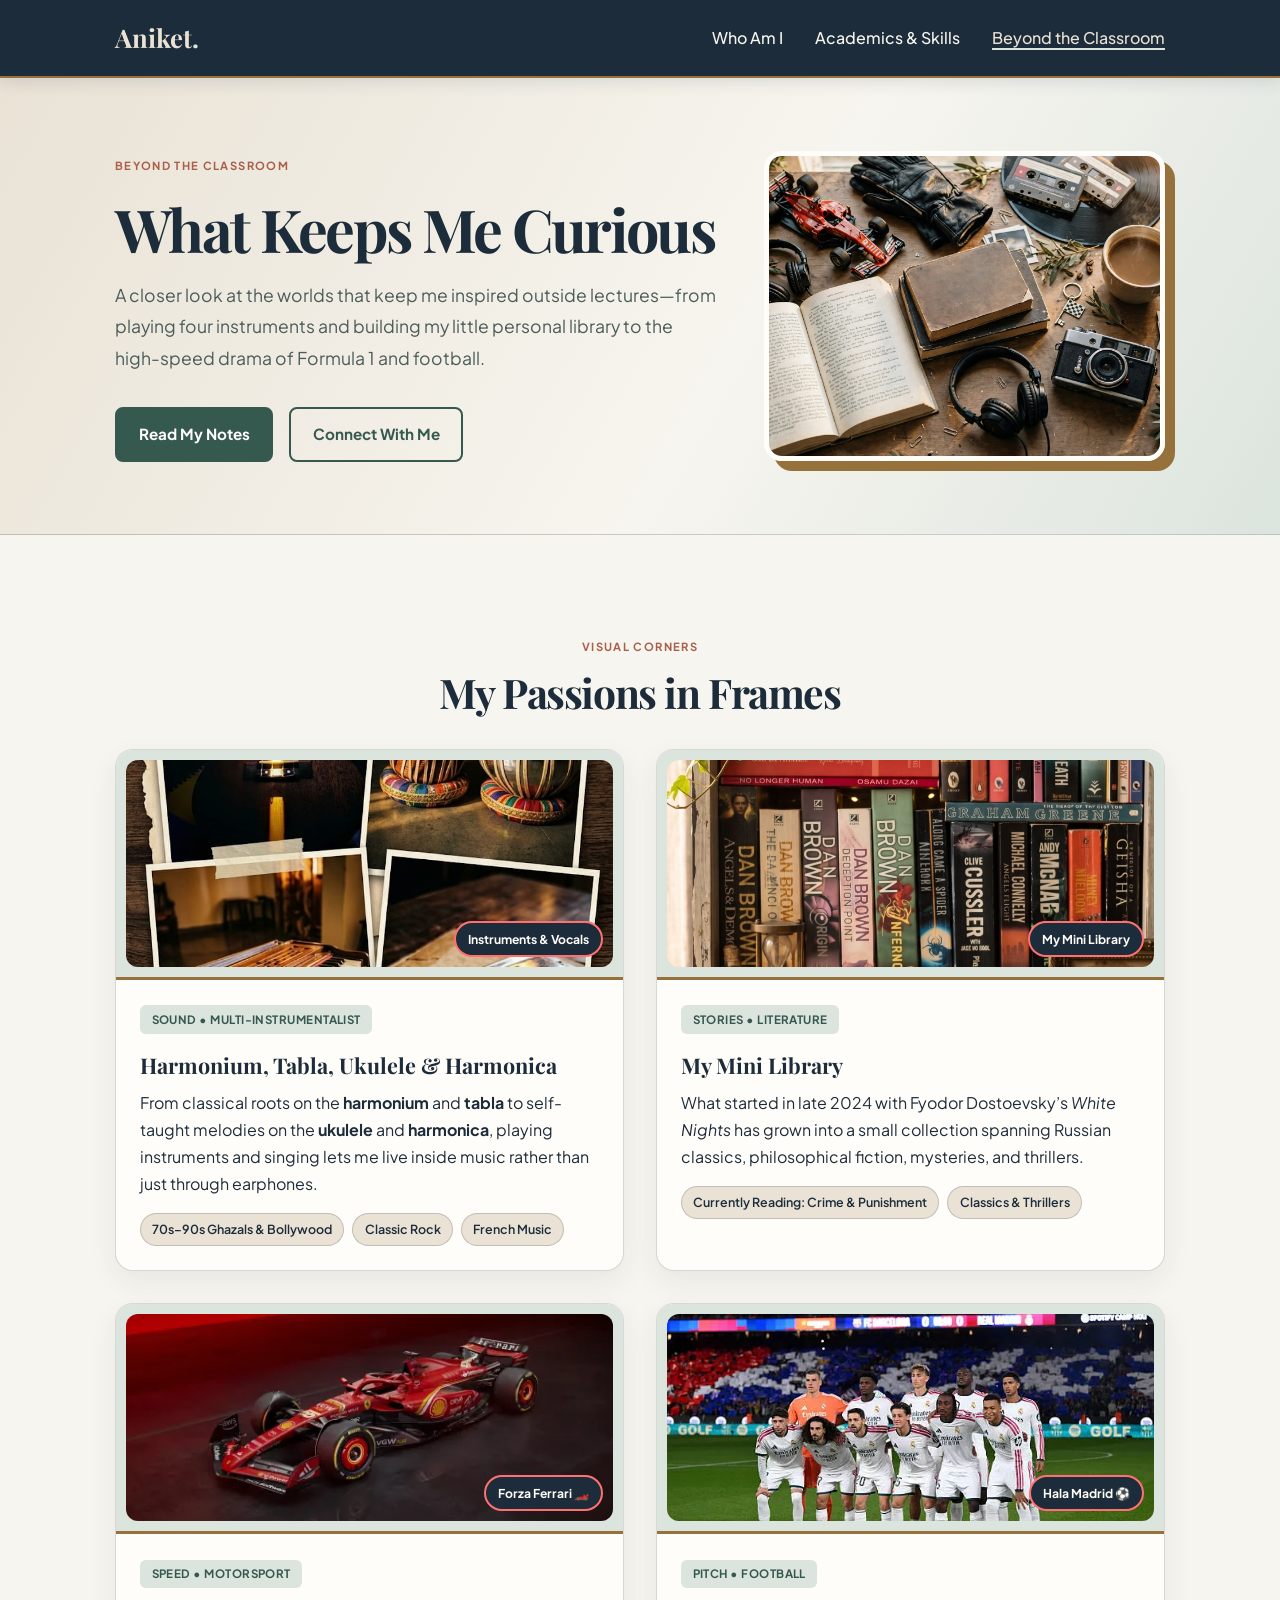
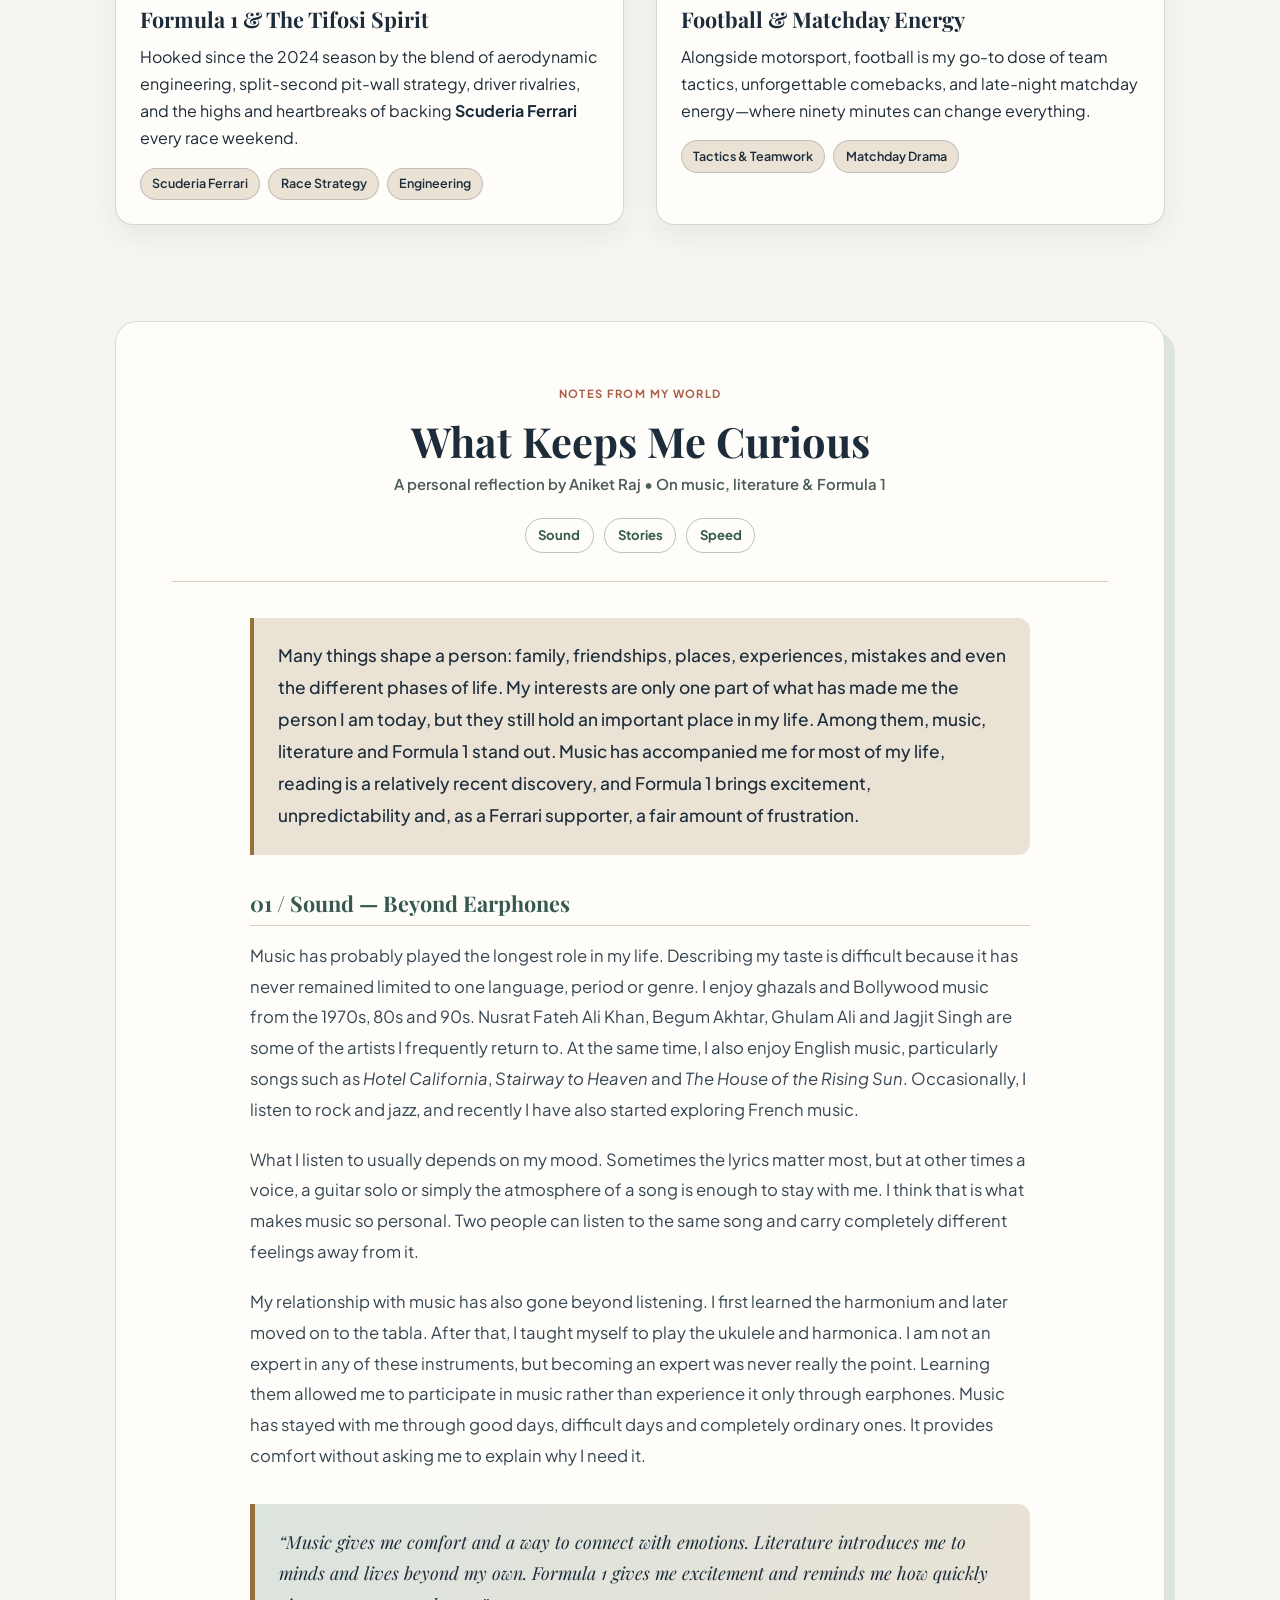
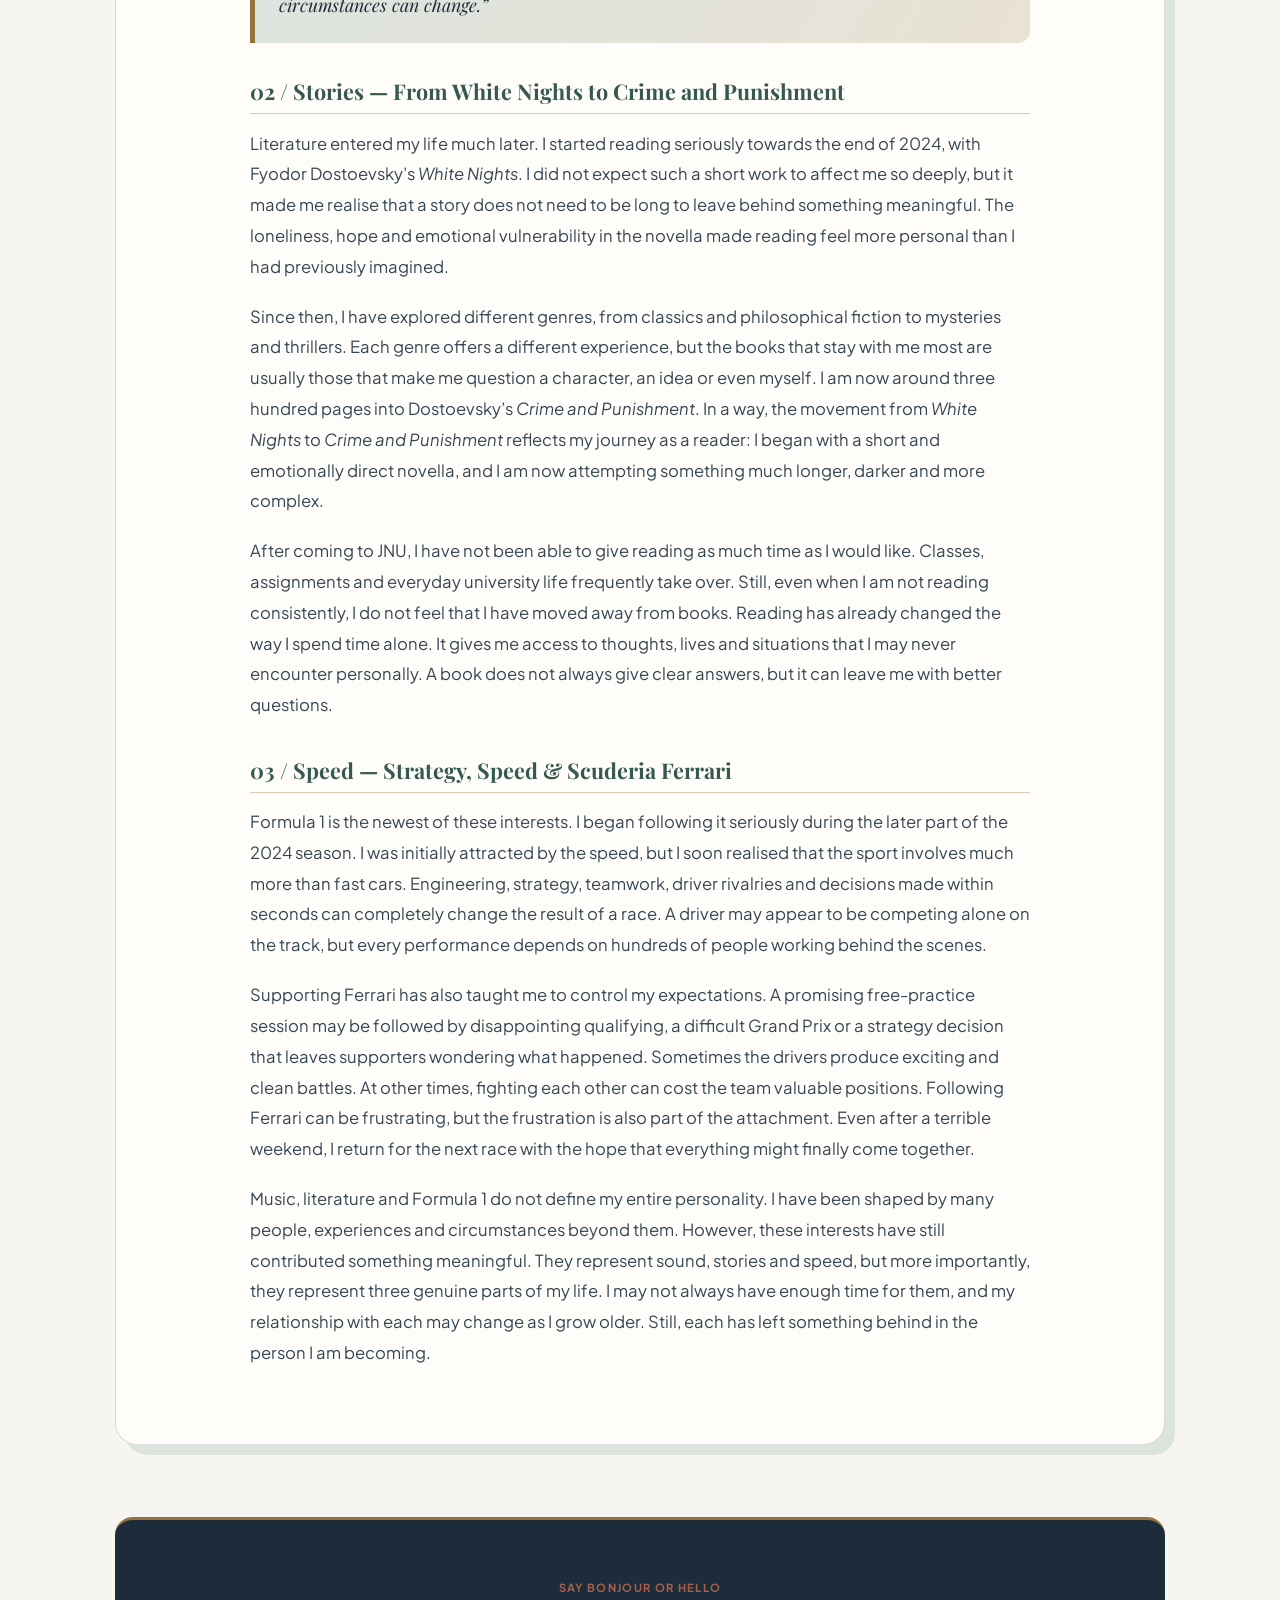
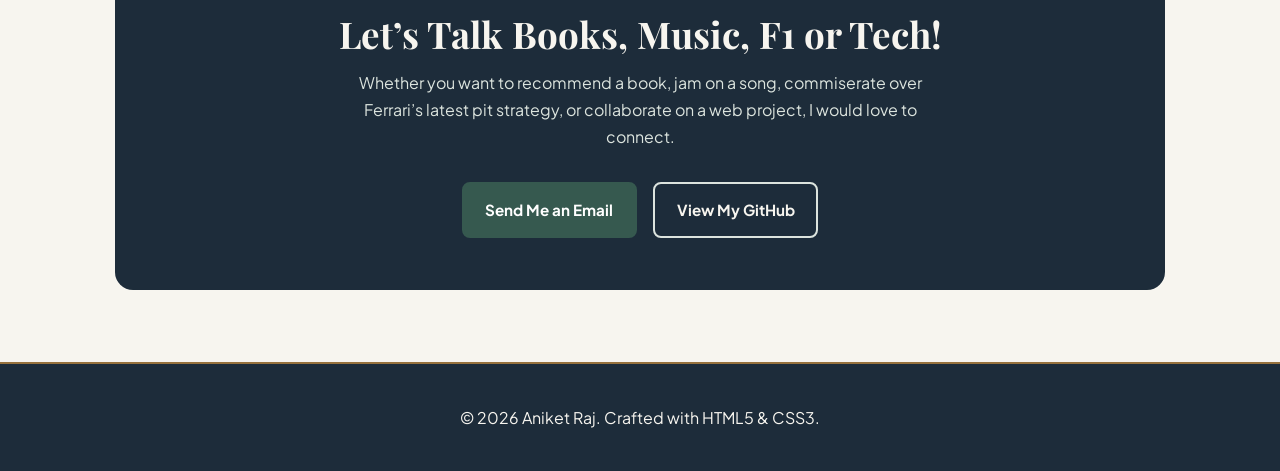
==== projects.html @ 0360b706 "Update contact email and GitHub link in projects.html" ====
<!doctype html>
<html lang="en">
	<head>
		<meta charset="UTF-8" />
		<meta name="viewport" content="width=device-width, initial-scale=1.0" />
		<title>Aniket Raj | Speed, Stories &amp; Sound</title>
		<link
			href="https://fonts.googleapis.com/css2?family=Playfair+Display:ital,wght@0,600;0,700;1,500&family=Plus+Jakarta+Sans:wght@400;500;600;700&display=swap"
			rel="stylesheet"
		/>
		<link rel="stylesheet" href="style.css" />
		<link rel="stylesheet" href="projects-editorial.css" />
	</head>
	<body id="projects-page">
		<header id="main-nav">
			<div class="nav-container">
				<a href="index.html" class="logo">Aniket<span>.</span></a>
				<nav>
					<ul class="nav-links">
						<li><a href="index.html">Who Am I</a></li>
						<li><a href="resume.html">Academics &amp; Skills</a></li>
						<li>
							<a href="projects.html" class="active">Beyond the Classroom</a>
						</li>
					</ul>
				</nav>
			</div>
		</header>

		<section id="interests-hero">
			<div class="container interests-hero-grid">
				<div class="interests-hero-text">
					<span class="coral-badge">Beyond the Classroom</span>
					<h1>What Keeps Me Curious</h1>
					<p>
						A closer look at the worlds that keep me inspired
						outside lectures—from playing four instruments and
						building my little personal library to the high-speed
						drama of Formula 1 and football.
					</p>
					<div class="hero-buttons">
						<a href="#essay-section" class="btn btn-coral">Read My Notes</a>
						<a href="#contact-hub" class="btn btn-indigo-outline">Connect With Me</a>
					</div>
				</div>

				<div class="interests-hero-img-box">
					<img
						src="pg3 1.jpeg"
						alt="Music, Books and Passions"
						class="interests-hero-img"
					/>
				</div>
			</div>
		</section>

		<main class="container">
			<section class="section-block">
				<div class="section-header">
					<span class="coral-badge">Visual Corners</span>
					<h2 class="section-title">My Passions in Frames</h2>
				</div>

				<div class="passions-grid">
					<article class="passion-card">
						<div class="passion-img-frame">
							<img
								src="./music.jpeg"
								alt="Ukulele, Harmonica, Harmonium and Tabla"
							/>
							<span class="photo-caption-tag">Instruments &amp; Vocals</span>
						</div>
						<div class="passion-card-body">
							<span class="mint-pill">Sound • Multi-Instrumentalist</span>
							<h3>Harmonium, Tabla, Ukulele &amp; Harmonica</h3>
							<p>
								From classical roots on the
								<strong>harmonium</strong> and
								<strong>tabla</strong> to self-taught melodies
								on the <strong>ukulele</strong> and
								<strong>harmonica</strong>, playing instruments
								and singing lets me live inside music rather
								than just through earphones.
							</p>
							<div class="mini-tag-row">
								<span>70s–90s Ghazals &amp; Bollywood</span>
								<span>Classic Rock</span>
								<span>French Music</span>
							</div>
						</div>
					</article>

					<article class="passion-card">
						<div class="passion-img-frame">
							<img src="./books.jpeg" alt="Books in my mini library" />
							<span class="photo-caption-tag">My Mini Library</span>
						</div>
						<div class="passion-card-body">
							<span class="mint-pill">Stories • Literature</span>
							<h3>My Mini Library</h3>
							<p>
								What started in late 2024 with Fyodor
								Dostoevsky’s <em>White Nights</em> has grown
								into a small collection spanning Russian
								classics, philosophical fiction, mysteries, and
								thrillers.
							</p>
							<div class="mini-tag-row">
								<span>Currently Reading: Crime &amp; Punishment</span>
								<span>Classics &amp; Thrillers</span>
							</div>
						</div>
					</article>

					<article class="passion-card">
						<div class="passion-img-frame">
							<img src="./f1.webp" alt="Formula 1 and Scuderia Ferrari" />
							<span class="photo-caption-tag">Forza Ferrari 🏎️</span>
						</div>
						<div class="passion-card-body">
							<span class="mint-pill">Speed • Motorsport</span>
							<h3>Formula 1 &amp; The Tifosi Spirit</h3>
							<p>
								Hooked since the 2024 season by the blend of
								aerodynamic engineering, split-second pit-wall
								strategy, driver rivalries, and the highs and
								heartbreaks of backing
								<strong>Scuderia Ferrari</strong> every race weekend.
							</p>
							<div class="mini-tag-row">
								<span>Scuderia Ferrari</span>
								<span>Race Strategy</span>
								<span>Engineering</span>
							</div>
						</div>
					</article>

					<article class="passion-card">
						<div class="passion-img-frame">
							<img src="./RM.webp" alt="Football Passion" />
							<span class="photo-caption-tag">Hala Madrid ⚽</span>
						</div>
						<div class="passion-card-body">
							<span class="mint-pill">Pitch • Football</span>
							<h3>Football &amp; Matchday Energy</h3>
							<p>
								Alongside motorsport, football is my go-to dose
								of team tactics, unforgettable comebacks, and
								late-night matchday energy—where ninety minutes
								can change everything.
							</p>
							<div class="mini-tag-row">
								<span>Tactics &amp; Teamwork</span>
								<span>Matchday Drama</span>
							</div>
						</div>
					</article>
				</div>
			</section>

			<section id="essay-section" class="essay-wrapper">
				<div class="essay-header">
					<span class="coral-badge">Notes from My World</span>
					<h2>What Keeps Me Curious</h2>
					<p class="essay-byline">
						A personal reflection by Aniket Raj • On music, literature &amp; Formula 1
					</p>
					<nav class="essay-toc" aria-label="Essay sections">
						<a href="#sound">Sound</a>
						<a href="#stories">Stories</a>
						<a href="#speed">Speed</a>
					</nav>
				</div>

				<article class="essay-body">
					<p class="essay-lead">
						Many things shape a person: family, friendships, places,
						experiences, mistakes and even the different phases of
						life. My interests are only one part of what has made me
						the person I am today, but they still hold an important
						place in my life. Among them, music, literature and
						Formula 1 stand out. Music has accompanied me for most
						of my life, reading is a relatively recent discovery,
						and Formula 1 brings excitement, unpredictability and,
						as a Ferrari supporter, a fair amount of frustration.
					</p>

					<h3 class="essay-chapter" id="sound">01 / Sound — Beyond Earphones</h3>
					<p>
						Music has probably played the longest role in my life.
						Describing my taste is difficult because it has never
						remained limited to one language, period or genre. I
						enjoy ghazals and Bollywood music from the 1970s, 80s
						and 90s. Nusrat Fateh Ali Khan, Begum Akhtar, Ghulam Ali
						and Jagjit Singh are some of the artists I frequently
						return to. At the same time, I also enjoy English music,
						particularly songs such as <em>Hotel California</em>,
						<em>Stairway to Heaven</em> and
						<em>The House of the Rising Sun</em>. Occasionally, I
						listen to rock and jazz, and recently I have also
						started exploring French music.
					</p>
					<p>
						What I listen to usually depends on my mood. Sometimes
						the lyrics matter most, but at other times a voice, a
						guitar solo or simply the atmosphere of a song is enough
						to stay with me. I think that is what makes music so
						personal. Two people can listen to the same song and
						carry completely different feelings away from it.
					</p>
					<p>
						My relationship with music has also gone beyond
						listening. I first learned the harmonium and later moved
						on to the tabla. After that, I taught myself to play the
						ukulele and harmonica. I am not an expert in any of
						these instruments, but becoming an expert was never
						really the point. Learning them allowed me to
						participate in music rather than experience it only
						through earphones. Music has stayed with me through good
						days, difficult days and completely ordinary ones. It
						provides comfort without asking me to explain why I need
						it.
					</p>

					<blockquote class="essay-quote">
						“Music gives me comfort and a way to connect with
						emotions. Literature introduces me to minds and lives
						beyond my own. Formula 1 gives me excitement and reminds
						me how quickly circumstances can change.”
					</blockquote>

					<h3 class="essay-chapter" id="stories">
						02 / Stories — From White Nights to Crime and Punishment
					</h3>
					<p>
						Literature entered my life much later. I started reading
						seriously towards the end of 2024, with Fyodor
						Dostoevsky’s <em>White Nights</em>. I did not expect
						such a short work to affect me so deeply, but it made me
						realise that a story does not need to be long to leave
						behind something meaningful. The loneliness, hope and
						emotional vulnerability in the novella made reading feel
						more personal than I had previously imagined.
					</p>
					<p>
						Since then, I have explored different genres, from
						classics and philosophical fiction to mysteries and
						thrillers. Each genre offers a different experience, but
						the books that stay with me most are usually those that
						make me question a character, an idea or even myself. I
						am now around three hundred pages into Dostoevsky’s
						<em>Crime and Punishment</em>. In a way, the movement
						from <em>White Nights</em> to
						<em>Crime and Punishment</em> reflects my journey as a
						reader: I began with a short and emotionally direct
						novella, and I am now attempting something much longer,
						darker and more complex.
					</p>
					<p>
						After coming to JNU, I have not been able to give
						reading as much time as I would like. Classes,
						assignments and everyday university life frequently take
						over. Still, even when I am not reading consistently, I
						do not feel that I have moved away from books. Reading
						has already changed the way I spend time alone. It gives
						me access to thoughts, lives and situations that I may
						never encounter personally. A book does not always give
						clear answers, but it can leave me with better
						questions.
					</p>

					<h3 class="essay-chapter" id="speed">
						03 / Speed — Strategy, Speed &amp; Scuderia Ferrari
					</h3>
					<p>
						Formula 1 is the newest of these interests. I began
						following it seriously during the later part of the 2024
						season. I was initially attracted by the speed, but I
						soon realised that the sport involves much more than
						fast cars. Engineering, strategy, teamwork, driver
						rivalries and decisions made within seconds can
						completely change the result of a race. A driver may
						appear to be competing alone on the track, but every
						performance depends on hundreds of people working behind
						the scenes.
					</p>
					<p>
						Supporting Ferrari has also taught me to control my
						expectations. A promising free-practice session may be
						followed by disappointing qualifying, a difficult Grand
						Prix or a strategy decision that leaves supporters
						wondering what happened. Sometimes the drivers produce
						exciting and clean battles. At other times, fighting
						each other can cost the team valuable positions.
						Following Ferrari can be frustrating, but the
						frustration is also part of the attachment. Even after a
						terrible weekend, I return for the next race with the
						hope that everything might finally come together.
					</p>
					<p>
						Music, literature and Formula 1 do not define my entire
						personality. I have been shaped by many people,
						experiences and circumstances beyond them. However,
						these interests have still contributed something
						meaningful. They represent sound, stories and speed, but
						more importantly, they represent three genuine parts of
						my life. I may not always have enough time for them, and
						my relationship with each may change as I grow older.
						Still, each has left something behind in the person I am
						becoming.
					</p>
				</article>
			</section>

			<section id="contact-hub">
				<span class="coral-badge">Say Bonjour or Hello</span>
				<h2>Let’s Talk Books, Music, F1 or Tech!</h2>
				<p>
					Whether you want to recommend a book, jam on a song,
					commiserate over Ferrari’s latest pit strategy, or
					collaborate on a web project, I would love to connect.
				</p>
				<div class="hero-buttons">
					<a href="mailto:rajaniket2k07@gmail.com" class="btn btn-coral">Send Me an Email</a>
					<a href="https://github.com/rajaniket2k07-coder" target="_blank" rel="noopener noreferrer" class="btn btn-light-outline">View My GitHub</a>
				</div>
			</section>
		</main>

		<footer>
			<p>&copy; 2026 Aniket Raj. Crafted with HTML5 &amp; CSS3.</p>
		</footer>
	</body>
</html>
---- style.css ----
/* =========================================================
   SHARED LAYOUT FOUNDATION
   ========================================================= */
* {
	box-sizing: border-box;
	margin: 0;
	padding: 0;
}

html {
	scroll-behavior: smooth;
}

img {
	max-width: 100%;
	display: block;
	object-fit: cover;
}

a {
	text-decoration: none;
	color: inherit;
	transition: color 0.25s ease, background-color 0.25s ease, border-color 0.25s ease, transform 0.25s ease;
}

p {
	margin-bottom: 1rem;
}

.container {
	width: min(100% - 3rem, 1050px);
	margin-inline: auto;
}

#main-nav {
	position: sticky;
	top: 0;
	z-index: 100;
}

.nav-container {
	width: min(100% - 3rem, 1050px);
	margin-inline: auto;
	padding: 1rem 0;
	display: flex;
	justify-content: space-between;
	align-items: center;
	gap: 1.5rem;
}

.nav-links {
	list-style: none;
	display: flex;
	align-items: center;
	gap: 2rem;
}

.hero-wrapper {
	display: flex;
	align-items: center;
	justify-content: space-between;
	gap: 3rem;
}

.hero-text {
	flex: 1.2;
	min-width: 0;
}

.hero-image-box {
	flex: 0.8;
	display: flex;
	justify-content: center;
}

.hero-buttons {
	display: flex;
	gap: 1rem;
	flex-wrap: wrap;
}

.btn {
	display: inline-block;
	padding: 0.8rem 1.35rem;
	border-radius: 8px;
	font-weight: 700;
	font-size: 0.95rem;
	text-align: center;
}

.story-grid {
	display: grid;
	grid-template-columns: minmax(0, 1fr) minmax(0, 1.5fr);
	gap: 2.5rem;
	align-items: center;
}

.section-block {
	margin-top: 4rem;
}

.section-title {
	text-align: center;
}

.card-grid {
	display: grid;
	grid-template-columns: repeat(auto-fit, minmax(min(100%, 290px), 1fr));
	gap: 2rem;
}

.card {
	min-width: 0;
	transition: transform 0.25s ease, border-color 0.25s ease;
}

.card-body {
	padding: 1.5rem;
}

@media (max-width: 768px) {
	.nav-container {
		flex-direction: column;
		gap: 0.75rem;
	}

	.nav-links {
		justify-content: center;
		flex-wrap: wrap;
		gap: 0.65rem 1.25rem;
	}

	.hero-wrapper {
		flex-direction: column-reverse;
		text-align: center;
	}

	.hero-buttons {
		justify-content: center;
	}

	.story-grid {
		grid-template-columns: 1fr;
	}
}

/* =========================================================
   HOME PAGE — EDITORIAL PALETTE
   ========================================================= */
#home-page {
	--blush-pink: #e9e2d5;
	--warm-cream: #f7f5ef;
	--light-sage: #dce4de;
	--deep-sage: #36594f;
	--forest-ink: #1d2c3a;
	--muted-sage: #4b5c59;
	--accent-brass: #96713c;
	--surface-white: #ffffff;
	--text-dark: var(--forest-ink);
	background: var(--warm-cream);
	color: var(--text-dark);
	font-family: "Plus Jakarta Sans", sans-serif;
	line-height: 1.7;
}

#home-page h1,
#home-page h2,
#home-page h3 {
	font-family: "Playfair Display", serif;
	color: var(--forest-ink);
	line-height: 1.25;
}

#home-page footer {
	text-align: center;
	padding: 2.5rem 1rem;
	margin-top: 4.5rem;
	background: var(--forest-ink);
	color: var(--blush-pink);
	font-weight: 500;
	border-top: 2px solid var(--accent-brass);
}

#home-page #main-nav {
	background: var(--forest-ink);
	border-bottom: 2px solid var(--accent-brass);
	box-shadow: 0 4px 15px rgba(29, 44, 58, 0.12);
}

#home-page .logo {
	font-family: "Playfair Display", serif;
	font-size: 1.6rem;
	font-weight: 700;
	color: var(--blush-pink);
}

#home-page .logo span { color: var(--light-sage); }
#home-page .nav-links a { color: var(--warm-cream); font-weight: 500; padding-bottom: 4px; }
#home-page .nav-links a:hover,
#home-page .nav-links a.active { color: var(--blush-pink); border-bottom: 2px solid var(--light-sage); }

#home-page #hero-section {
	background: linear-gradient(120deg, var(--blush-pink), var(--warm-cream) 58%, var(--light-sage));
	padding: 4.5rem 1.5rem;
	border-bottom: 1px solid rgba(29, 44, 58, 0.28);
}

#home-page .hero-text h1 {
	font-size: clamp(2.5rem, 5vw, 3.5rem);
	margin: 1rem 0;
	line-height: 1.08;
	letter-spacing: -0.04em;
}

#home-page .hero-subtitle { font-size: 1.15rem; margin-bottom: 2rem; color: var(--muted-sage); }
#home-page .profile-pic { width: 280px; height: 280px; border-radius: 50%; border: 6px solid var(--warm-cream); box-shadow: 10px 10px 0 var(--accent-brass); }
#home-page .btn-primary { background: var(--deep-sage); color: var(--warm-cream); border: 2px solid var(--deep-sage); }
#home-page .btn-primary:hover { background: var(--accent-brass); color: var(--forest-ink); border-color: var(--accent-brass); transform: translateY(-2px); }
#home-page .btn-outline { background: transparent; color: var(--forest-ink); border: 2px solid var(--deep-sage); }
#home-page .btn-outline:hover { background: var(--deep-sage); color: var(--warm-cream); }

#home-page #about-story {
	background: rgba(255, 255, 255, 0.55);
	padding: 2.5rem;
	border-radius: 18px;
	border: 1px solid rgba(29, 44, 58, 0.2);
	box-shadow: 0 10px 28px rgba(29, 44, 58, 0.06);
	margin-top: 3rem;
}

#home-page .story-image img { width: 100%; height: 340px; border-radius: 12px; border: 4px solid var(--warm-cream); box-shadow: 8px 8px 0 var(--accent-brass); }
#home-page .story-content h2 { font-size: clamp(1.8rem, 3vw, 2.2rem); margin: 0.6rem 0 1rem; }
#home-page .section-title { font-size: clamp(1.9rem, 3vw, 2.4rem); margin-bottom: 2rem; }
#home-page .card { background: var(--surface-white); border-radius: 14px; overflow: hidden; border: 1px solid rgba(29, 44, 58, 0.18); box-shadow: 0 8px 20px rgba(29, 44, 58, 0.06); }
#home-page .card:hover { transform: translateY(-6px); border-color: var(--deep-sage); }
#home-page .card-img { width: 100%; height: 200px; border-bottom: 3px solid var(--accent-brass); }
#home-page .badge { display: inline-block; background: var(--deep-sage); color: var(--warm-cream); font-size: 0.78rem; font-weight: 700; padding: 0.3rem 0.85rem; border-radius: 999px; text-transform: uppercase; letter-spacing: 0.5px; }
#home-page .card-body h3 { font-size: 1.35rem; margin: 0.6rem 0; }

/* =========================================================
   ACADEMICS PAGE — RESTORED PAGE-SPECIFIC LAYOUT + PALETTE
   ========================================================= */
#resume-page {
	--blush-pink: #e9e2d5;
	--warm-cream: #f7f5ef;
	--light-sage: #dce4de;
	--deep-sage: #36594f;
	--forest-ink: #1d2c3a;
	--muted-sage: #4b5c59;
	--accent-brass: #96713c;
	background: var(--warm-cream);
	color: var(--forest-ink);
	font-family: "Plus Jakarta Sans", sans-serif;
	line-height: 1.7;
}

#resume-page h1,
#resume-page h2,
#resume-page h3 { font-family: "Playfair Display", serif; color: var(--forest-ink); }
#resume-page #main-nav { background: var(--forest-ink); border-bottom: 2px solid var(--accent-brass); box-shadow: 0 4px 15px rgba(29, 44, 58, 0.12); }
#resume-page .logo { font-family: "Playfair Display", serif; font-size: 1.6rem; font-weight: 700; color: var(--blush-pink); }
#resume-page .logo span { color: var(--light-sage); }
#resume-page .nav-links a { color: var(--warm-cream); font-weight: 500; }
#resume-page .nav-links a:hover,
#resume-page .nav-links a.active { color: var(--blush-pink); border-bottom: 2px solid var(--light-sage); }

#resume-hero {
	background: linear-gradient(120deg, var(--blush-pink), var(--warm-cream) 60%, var(--light-sage));
	padding: clamp(3rem, 7vw, 4.5rem) 0;
	border-bottom: 1px solid rgba(29, 44, 58, 0.28);
}

.resume-hero-grid {
	display: grid;
	grid-template-columns: minmax(0, 1.2fr) minmax(0, 0.8fr);
	gap: clamp(2rem, 5vw, 3rem);
	align-items: center;
}

.resume-hero-text { min-width: 0; }
.resume-hero-text h1 { max-width: 660px; font-size: clamp(2.45rem, 5vw, 3.7rem); line-height: 1.06; letter-spacing: -0.05em; margin: 1rem 0; }
.resume-hero-text p { max-width: 620px; color: var(--muted-sage); line-height: 1.8; }
.resume-hero-img { width: 100%; height: 300px; border-radius: 18px; border: 5px solid var(--warm-cream); box-shadow: 10px 10px 0 var(--accent-brass); }

#resume-page .sage-badge { display: inline-block; background: transparent; color: var(--deep-sage); font-size: 0.69rem; font-weight: 700; padding: 0; text-transform: uppercase; letter-spacing: 0.14em; }
#resume-page main.container > .section-block { margin-block: clamp(4rem, 8vw, 6.25rem); }
#resume-page .section-header { text-align: center; margin-bottom: clamp(1.6rem, 3vw, 2.25rem); }
#resume-page .section-title { font-size: clamp(1.9rem, 3.5vw, 2.55rem); line-height: 1.16; letter-spacing: -0.035em; margin-top: 0.6rem; margin-bottom: 0; }

.degree-grid,
.skills-bento {
	display: grid;
	grid-template-columns: repeat(2, minmax(0, 1fr));
	gap: 2rem;
}

.degree-card { min-width: 0; background: #fff; border-radius: 18px; overflow: hidden; border: 1px solid rgba(29, 44, 58, 0.24); box-shadow: 0 10px 28px rgba(29, 44, 58, 0.07); transition: transform 0.25s ease, border-color 0.25s ease; }
.degree-card:hover { transform: translateY(-4px); border-color: var(--deep-sage); }
.degree-img-box { position: relative; height: 220px; }
.degree-img-box img { width: 100%; height: 100%; border-bottom: 3px solid var(--accent-brass); }
.floating-tag { position: absolute; top: 14px; right: 14px; background: var(--warm-cream); color: var(--forest-ink); font-weight: 700; font-size: 0.78rem; padding: 0.3rem 0.8rem; border-radius: 999px; border: 1px solid rgba(29, 44, 58, 0.3); }
.degree-content { padding: 1.6rem; }
.university-name { color: var(--deep-sage); font-weight: 700; font-size: 0.88rem; text-transform: uppercase; letter-spacing: 0.04em; margin-bottom: 0.3rem; }
.degree-content h3 { font-size: 1.4rem; margin-bottom: 0.4rem; }
.school-dept { font-style: italic; color: var(--muted-sage); font-size: 0.95rem; margin-bottom: 1rem; }

.story-intro { max-width: 610px; margin: 0.85rem auto 0; color: var(--muted-sage); font-size: 1rem; line-height: 1.8; }
.story-timeline { position: relative; max-width: 850px; margin: clamp(2rem, 4vw, 3rem) auto 0; padding-left: 1.7rem; }
.story-timeline::before { position: absolute; top: 0.55rem; bottom: 0.55rem; left: 0.32rem; width: 1px; background: var(--accent-brass); content: ""; }
.story-card { position: relative; margin: 0; padding: 1.2rem 0 1.3rem 0.25rem; border: 0; border-bottom: 1px solid rgba(29, 44, 58, 0.2); border-radius: 0; background: transparent; box-shadow: none; }
.story-card:first-child { padding-top: 0.25rem; }
.story-card:last-child { padding-bottom: 0.25rem; border-bottom: 0; }
.story-card::before { position: absolute; top: 1.55rem; left: -1.72rem; width: 0.55rem; height: 0.55rem; border: 2px solid var(--warm-cream); border-radius: 50%; background: var(--deep-sage); box-shadow: 0 0 0 1px var(--deep-sage); content: ""; }
.story-card:first-child::before { top: 0.5rem; }
.story-meta { display: flex; flex-wrap: wrap; align-items: baseline; gap: 0.35rem 0.75rem; margin-bottom: 0.35rem; }
.story-year { color: var(--accent-brass); font-size: 0.7rem; font-weight: 700; letter-spacing: 0.1em; text-transform: uppercase; }
.story-credential { color: var(--muted-sage); font-size: 0.78rem; font-weight: 600; }
.story-card h3 { margin: 0 0 0.25rem; font-size: clamp(1.15rem, 2vw, 1.35rem); line-height: 1.35; }
.story-school { margin: 0 0 0.45rem; color: var(--deep-sage); font-size: 0.86rem; font-weight: 600; line-height: 1.5; }
.story-card > p:last-child { max-width: 740px; margin-bottom: 0; color: #354653; line-height: 1.75; }
.story-closing { max-width: 850px; margin: 1.4rem auto 0; padding: 0.25rem 0 0.25rem 1rem; border-left: 2px solid var(--accent-brass); color: var(--forest-ink); font-family: "Playfair Display", serif; font-size: clamp(1.05rem, 1.8vw, 1.2rem); font-style: italic; line-height: 1.6; }

.skill-box { min-width: 0; background: #e7e8df; padding: 2rem; border-radius: 16px; border: 1px solid rgba(29, 44, 58, 0.28); }
.skill-box h3 { font-size: 1.35rem; margin-bottom: 1.2rem; }
.skill-pills { display: flex; flex-wrap: wrap; gap: 0.65rem; }
.pill { background: var(--warm-cream); color: var(--forest-ink); padding: 0.5rem 0.9rem; border-radius: 999px; font-weight: 600; font-size: 0.88rem; border: 1px solid rgba(29, 44, 58, 0.32); }
#resume-page footer { text-align: center; padding: 2.5rem 1rem; margin-top: 4.5rem; background: var(--forest-ink); color: var(--blush-pink); border-top: 2px solid var(--accent-brass); }

/* =========================================================
   INTERESTS PAGE — RESTORED PAGE-SPECIFIC LAYOUT + PALETTE
   ========================================================= */
#projects-page { --periwinkle: #9fa0ff; --soft-mint: #d5e8e6; --warm-cream: #fff3e3; --vibrant-coral: #ff7171; --deep-indigo: #1e1b4b; --muted-indigo: #4338ca; background: var(--warm-cream); color: var(--deep-indigo); font-family: "Plus Jakarta Sans", sans-serif; line-height: 1.7; }
#projects-page h1,
#projects-page h2,
#projects-page h3 { font-family: "Playfair Display", serif; color: var(--deep-indigo); }
#projects-page #main-nav { background: var(--deep-indigo); border-bottom: 4px solid var(--vibrant-coral); box-shadow: 0 4px 15px rgba(30, 27, 75, 0.15); }
#projects-page .logo { font-family: "Playfair Display", serif; font-size: 1.6rem; font-weight: 700; color: var(--warm-cream); }
#projects-page .logo span { color: var(--vibrant-coral); }
#projects-page .nav-links a { color: var(--soft-mint); font-weight: 500; }
#projects-page .nav-links a:hover,
#projects-page .nav-links a.active { color: var(--vibrant-coral); border-bottom: 2px solid var(--periwinkle); }

#interests-hero { background: linear-gradient(135deg, var(--periwinkle), var(--soft-mint) 60%, var(--warm-cream)); padding: clamp(3rem, 7vw, 4.5rem) 0; border-bottom: 3px solid var(--vibrant-coral); }
.interests-hero-grid { display: grid; grid-template-columns: minmax(0, 1.2fr) minmax(0, 0.8fr); gap: clamp(2rem, 5vw, 3rem); align-items: center; }
.interests-hero-text { min-width: 0; }
.interests-hero-text h1 { font-size: clamp(2.3rem, 5vw, 2.8rem); margin: 1rem 0; }
.interests-hero-text p { font-size: 1.15rem; margin-bottom: 2rem; color: var(--deep-indigo); }
.interests-hero-img { width: 100%; height: 310px; border-radius: 18px; border: 5px solid var(--warm-cream); box-shadow: 10px 10px 0 var(--vibrant-coral); }

.coral-badge { display: inline-block; background: var(--vibrant-coral); color: #fff; font-size: 0.78rem; font-weight: 700; padding: 0.35rem 0.95rem; border-radius: 999px; text-transform: uppercase; letter-spacing: 0.08em; }
.passions-grid { display: grid; grid-template-columns: repeat(2, minmax(0, 1fr)); gap: 2rem; }
.passion-card { min-width: 0; background: #fff; border-radius: 18px; overflow: hidden; border: 2px solid var(--periwinkle); box-shadow: 0 8px 20px rgba(159, 160, 255, 0.18); transition: transform 0.25s ease, border-color 0.25s ease; }
.passion-card:hover { transform: translateY(-5px); border-color: var(--vibrant-coral); }
.passion-img-frame { position: relative; height: 230px; background: var(--soft-mint); padding: 10px; border-bottom: 3px solid var(--periwinkle); }
.passion-img-frame img { width: 100%; height: 100%; border-radius: 12px; object-fit: cover; }
.photo-caption-tag { position: absolute; bottom: 20px; right: 20px; max-width: calc(100% - 40px); background: var(--deep-indigo); color: var(--warm-cream); font-size: 0.76rem; font-weight: 700; padding: 0.35rem 0.85rem; border-radius: 999px; border: 2px solid var(--vibrant-coral); }
.passion-card-body { padding: 1.5rem; }
.mint-pill { display: inline-block; background: var(--soft-mint); color: var(--deep-indigo); font-size: 0.76rem; font-weight: 700; padding: 0.25rem 0.75rem; border-radius: 6px; text-transform: uppercase; margin-bottom: 0.5rem; }
.passion-card-body h3 { font-size: 1.35rem; margin-bottom: 0.6rem; }
.mini-tag-row { display: flex; flex-wrap: wrap; gap: 0.5rem; margin-top: 1rem; }
.mini-tag-row span { background: var(--warm-cream); border: 1px solid var(--periwinkle); color: var(--deep-indigo); font-size: 0.8rem; font-weight: 600; padding: 0.25rem 0.7rem; border-radius: 999px; }

.essay-wrapper { margin-top: 4.5rem; background: #fff; border-radius: 22px; border: 3px solid var(--periwinkle); box-shadow: 10px 10px 0 var(--soft-mint); padding: clamp(2rem, 5vw, 3.5rem); }
.essay-header { text-align: center; border-bottom: 2px dashed var(--periwinkle); padding-bottom: 2rem; margin-bottom: 2.5rem; }
.essay-header h2 { font-size: clamp(1.9rem, 4vw, 2.5rem); margin: 0.75rem 0 0.4rem; }
.essay-byline { color: var(--muted-indigo); font-weight: 600; font-size: 0.95rem; margin-bottom: 0; }
.essay-body { max-width: 780px; margin: 0 auto; font-size: 1.06rem; line-height: 1.85; }
.essay-lead { font-size: 1.1rem; font-weight: 500; background: var(--warm-cream); padding: 1.5rem; border-radius: 12px; border-left: 5px solid var(--vibrant-coral); margin-bottom: 2rem; }
.essay-chapter { font-size: 1.35rem; margin: 2.2rem 0 0.8rem; padding-bottom: 0.4rem; border-bottom: 2px solid var(--soft-mint); color: var(--deep-indigo); }
.essay-quote { margin: 2.2rem 0; padding: 1.5rem; background: linear-gradient(135deg, var(--soft-mint), var(--warm-cream)); border-left: 6px solid var(--periwinkle); border-radius: 14px; font-family: "Playfair Display", serif; font-style: italic; font-size: 1.2rem; color: var(--deep-indigo); }

#contact-hub { margin-top: 4.5rem; background: var(--deep-indigo); color: var(--warm-cream); text-align: center; padding: 3.5rem 2rem; border-radius: 20px; border: 3px solid var(--periwinkle); }
#contact-hub h2 { color: var(--warm-cream); font-size: 2rem; margin: 0.8rem 0; }
#contact-hub p { max-width: 620px; margin: 0 auto 2rem; color: var(--soft-mint); }
#contact-hub .hero-buttons { justify-content: center; }
.btn-coral { background: var(--vibrant-coral); color: #fff; border: 2px solid var(--vibrant-coral); }
.btn-coral:hover { background: var(--deep-indigo); border-color: var(--deep-indigo); color: var(--warm-cream); transform: translateY(-2px); }
.btn-indigo-outline { background: transparent; color: var(--deep-indigo); border: 2px solid var(--deep-indigo); }
.btn-indigo-outline:hover { background: var(--deep-indigo); color: var(--warm-cream); }
.btn-light-outline { background: transparent; color: var(--warm-cream); border: 2px solid var(--soft-mint); }
.btn-light-outline:hover { background: var(--soft-mint); color: var(--deep-indigo); }
#projects-page footer { text-align: center; padding: 2.5rem 1rem; margin-top: 4.5rem; background: var(--deep-indigo); color: var(--soft-mint); }

@media (max-width: 768px) {
	#home-page .hero-wrapper { flex-direction: column-reverse; text-align: center; }
	#home-page .hero-buttons { justify-content: center; }
	#home-page .story-grid { grid-template-columns: 1fr; }
	.resume-hero-grid,
	.interests-hero-grid { grid-template-columns: 1fr; }
	.degree-grid,
	.skills-bento,
	.passions-grid { grid-template-columns: 1fr; }
	.resume-hero-img { height: min(300px, 65vw); }
	.story-timeline { padding-left: 1.35rem; }
	.story-card::before { left: -1.4rem; }
	.essay-wrapper { padding: 2rem 1.25rem; }
	#contact-hub { padding: 2.5rem 1.25rem; }
}

@media (max-width: 480px) {
	.container,
	.nav-container { width: min(100% - 2rem, 1050px); }
	#home-page #hero-section,
	#resume-hero,
	#interests-hero { padding-block: 3rem; }
	#home-page #about-story { padding: 1.4rem; }
	#home-page .profile-pic { width: min(70vw, 250px); height: min(70vw, 250px); }
	#home-page .story-image img { height: 260px; }
	#contact-hub .hero-buttons { flex-direction: column; align-items: stretch; }
}
---- projects-editorial.css ----
/* Editorial redesign for the interests page. Scoped to this page so the
   existing home and academics page palettes remain unchanged. */
#projects-page {
  --page-bg: #f7f5ef;
  --paper: #fffdf9;
  --paper-muted: #e9e2d5;
  --sage-light: #dce4de;
  --sage: #36594f;
  --ink: #1d2c3a;
  --muted: #4b5c59;
  --brass: #96713c;
  --terracotta: #a95f4a;
  --white: #fff;

  background: var(--page-bg);
  color: var(--ink);
  font-family: "Plus Jakarta Sans", sans-serif;
  line-height: 1.7;
}

#projects-page h1,
#projects-page h2,
#projects-page h3 {
  color: var(--ink);
  font-family: "Playfair Display", serif;
  line-height: 1.2;
}

#projects-page #main-nav {
  background: var(--ink);
  border-bottom: 2px solid var(--brass);
  box-shadow: 0 4px 15px rgba(29, 44, 58, 0.12);
}

#projects-page .logo {
  color: var(--paper-muted);
  font-family: "Playfair Display", serif;
  font-size: 1.6rem;
  font-weight: 700;
}

#projects-page .logo span { color: var(--sage-light); }
#projects-page .nav-links a { color: var(--page-bg); font-weight: 500; }
#projects-page .nav-links a:hover,
#projects-page .nav-links a.active {
  color: var(--paper-muted);
  border-bottom: 2px solid var(--sage-light);
}

#projects-page #interests-hero {
  padding: clamp(3rem, 7vw, 4.5rem) 0;
  background: linear-gradient(120deg, var(--paper-muted), var(--page-bg) 58%, var(--sage-light));
  border-bottom: 1px solid rgba(29, 44, 58, 0.2);
}

#projects-page .interests-hero-grid {
  display: grid;
  grid-template-columns: minmax(0, 1.2fr) minmax(0, 0.8fr);
  align-items: center;
  gap: clamp(2rem, 5vw, 3rem);
}

#projects-page .interests-hero-text { min-width: 0; }
#projects-page .interests-hero-text h1 {
  max-width: 650px;
  margin: 1rem 0;
  font-size: clamp(2.5rem, 5vw, 3.7rem);
  letter-spacing: -0.045em;
}

#projects-page .interests-hero-text p {
  max-width: 620px;
  color: var(--muted);
  font-size: 1.1rem;
  line-height: 1.8;
}

#projects-page .interests-hero-img {
  width: 100%;
  height: 310px;
  border: 5px solid var(--paper);
  border-radius: 18px;
  box-shadow: 10px 10px 0 var(--brass);
}

#projects-page .coral-badge {
  display: inline-block;
  padding: 0;
  background: transparent;
  color: var(--terracotta);
  font-size: 0.7rem;
  font-weight: 700;
  letter-spacing: 0.12em;
  text-transform: uppercase;
}

#projects-page main.container > .section-block {
  margin-block: clamp(4rem, 8vw, 6rem);
}

#projects-page .section-header {
  margin-bottom: 2rem;
  text-align: center;
}

#projects-page .section-title {
  margin: 0.6rem 0 0;
  font-size: clamp(1.9rem, 3.5vw, 2.55rem);
  letter-spacing: -0.035em;
}

#projects-page .passions-grid {
  display: grid;
  grid-template-columns: repeat(2, minmax(0, 1fr));
  gap: 2rem;
}

#projects-page .passion-card {
  min-width: 0;
  overflow: hidden;
  background: var(--paper);
  border: 1px solid rgba(29, 44, 58, 0.18);
  border-radius: 18px;
  box-shadow: 0 10px 28px rgba(29, 44, 58, 0.07);
  transition: transform 0.25s ease, border-color 0.25s ease;
}

#projects-page .passion-card:hover {
  transform: translateY(-5px);
  border-color: var(--sage);
}

#projects-page .passion-img-frame {
  position: relative;
  height: 230px;
  padding: 10px;
  background: var(--sage-light);
  border-bottom: 3px solid var(--brass);
}

#projects-page .passion-img-frame img {
  width: 100%;
  height: 100%;
  border-radius: 12px;
  object-fit: cover;
}

#projects-page .photo-caption-tag {
  position: absolute;
  right: 20px;
  bottom: 20px;
  max-width: calc(100% - 40px);
  padding: 0.35rem 0.75rem;
  border-radius: 999px;
  background: var(--ink);
  color: var(--paper);
  font-size: 0.76rem;
  font-weight: 700;
}

#projects-page .passion-card-body { padding: 1.5rem; }

#projects-page .mint-pill {
  display: inline-block;
  padding: 0.28rem 0.72rem;
  border-radius: 6px;
  background: var(--sage-light);
  color: var(--sage);
  font-size: 0.72rem;
  font-weight: 700;
  letter-spacing: 0.04em;
  text-transform: uppercase;
}

#projects-page .passion-card-body h3 {
  margin: 0.7rem 0 0.6rem;
  font-size: 1.35rem;
}

#projects-page .mini-tag-row {
  display: flex;
  flex-wrap: wrap;
  gap: 0.5rem;
  margin-top: 1rem;
}

#projects-page .mini-tag-row span {
  padding: 0.3rem 0.7rem;
  border: 1px solid rgba(29, 44, 58, 0.2);
  border-radius: 999px;
  background: var(--paper-muted);
  color: var(--ink);
  font-size: 0.78rem;
  font-weight: 600;
}

#projects-page .essay-wrapper {
  margin-top: 4.5rem;
  padding: clamp(2rem, 5vw, 3.5rem);
  border: 1px solid rgba(29, 44, 58, 0.16);
  border-radius: 22px;
  background: var(--paper);
  box-shadow: 10px 10px 0 var(--sage-light);
  scroll-margin-top: 7rem;
}

#projects-page .essay-header {
  margin-bottom: 2.25rem;
  padding-bottom: 1.75rem;
  border-bottom: 1px solid rgba(150, 113, 60, 0.35);
  text-align: center;
}

#projects-page .essay-header h2 {
  margin: 0.65rem 0 0.4rem;
  font-size: clamp(1.9rem, 4vw, 2.6rem);
}

#projects-page .essay-byline {
  margin-bottom: 0;
  color: var(--muted);
  font-size: 0.93rem;
}

#projects-page .essay-toc {
  display: flex;
  justify-content: center;
  flex-wrap: wrap;
  gap: 0.6rem;
  margin-top: 1.25rem;
}

#projects-page .essay-toc a {
  padding: 0.35rem 0.8rem;
  border: 1px solid rgba(54, 89, 79, 0.35);
  border-radius: 999px;
  color: var(--sage);
  font-size: 0.82rem;
  font-weight: 700;
}

#projects-page .essay-toc a:hover {
  background: var(--sage);
  color: var(--white);
}

#projects-page .essay-body {
  max-width: 780px;
  margin: 0 auto;
  color: #354653;
  font-size: 1.04rem;
  line-height: 1.85;
}

#projects-page .essay-body p { margin-bottom: 1.2rem; }
#projects-page .essay-lead {
  padding: 1.4rem 1.5rem;
  border-left: 4px solid var(--brass);
  border-radius: 0 12px 12px 0;
  background: var(--paper-muted);
  color: var(--ink);
  font-size: 1.08rem;
}

#projects-page .essay-chapter {
  margin: 2.3rem 0 0.9rem;
  padding-bottom: 0.5rem;
  border-bottom: 1px solid rgba(150, 113, 60, 0.35);
  color: var(--sage);
  font-size: 1.35rem;
  scroll-margin-top: 7rem;
}

#projects-page .essay-quote {
  margin: 2rem 0;
  padding: 1.4rem 1.5rem;
  border-left: 5px solid var(--brass);
  border-radius: 0 12px 12px 0;
  background: linear-gradient(120deg, var(--sage-light), var(--paper-muted));
  color: var(--ink);
  font-family: "Playfair Display", serif;
  font-size: 1.12rem;
  line-height: 1.75;
}

#projects-page #contact-hub {
  margin-top: 4.5rem;
  padding: 3.25rem 2rem;
  border: 0;
  border-top: 3px solid var(--brass);
  border-radius: 18px;
  background: var(--ink);
  color: var(--page-bg);
  text-align: center;
}

#projects-page #contact-hub h2 {
  margin: 0.8rem 0;
  color: var(--page-bg);
  font-size: clamp(1.8rem, 3vw, 2.3rem);
}

#projects-page #contact-hub p {
  max-width: 620px;
  margin: 0 auto 2rem;
  color: var(--sage-light);
}

#projects-page #contact-hub .hero-buttons { justify-content: center; }

#projects-page .btn-coral {
  border: 2px solid var(--sage);
  background: var(--sage);
  color: var(--white);
}

#projects-page .btn-coral:hover {
  transform: translateY(-2px);
  border-color: var(--brass);
  background: var(--brass);
  color: var(--white);
}

#projects-page .btn-indigo-outline {
  border: 2px solid var(--sage);
  background: transparent;
  color: var(--sage);
}

#projects-page .btn-indigo-outline:hover {
  background: var(--sage);
  color: var(--white);
}

#projects-page .btn-light-outline {
  border: 2px solid var(--sage-light);
  background: transparent;
  color: var(--page-bg);
}

#projects-page .btn-light-outline:hover {
  background: var(--sage-light);
  color: var(--ink);
}

#projects-page footer {
  margin-top: 4.5rem;
  padding: 2.5rem 1rem;
  border-top: 2px solid var(--brass);
  background: var(--ink);
  color: var(--page-bg);
  text-align: center;
}

#projects-page footer p { margin: 0; }

@media (max-width: 768px) {
  #projects-page .interests-hero-grid,
  #projects-page .passions-grid { grid-template-columns: 1fr; }

  #projects-page .interests-hero-text { text-align: center; }
  #projects-page .interests-hero-text p { margin-inline: auto; }
  #projects-page .interests-hero-img { height: min(320px, 65vw); }
  #projects-page .essay-wrapper { padding: 2rem 1.25rem; }
}

@media (max-width: 480px) {
  #projects-page .essay-wrapper { padding: 1.5rem 1rem; }
  #projects-page #contact-hub { padding: 2.5rem 1.25rem; }
  #projects-page #contact-hub .hero-buttons { flex-direction: column; align-items: stretch; }
}
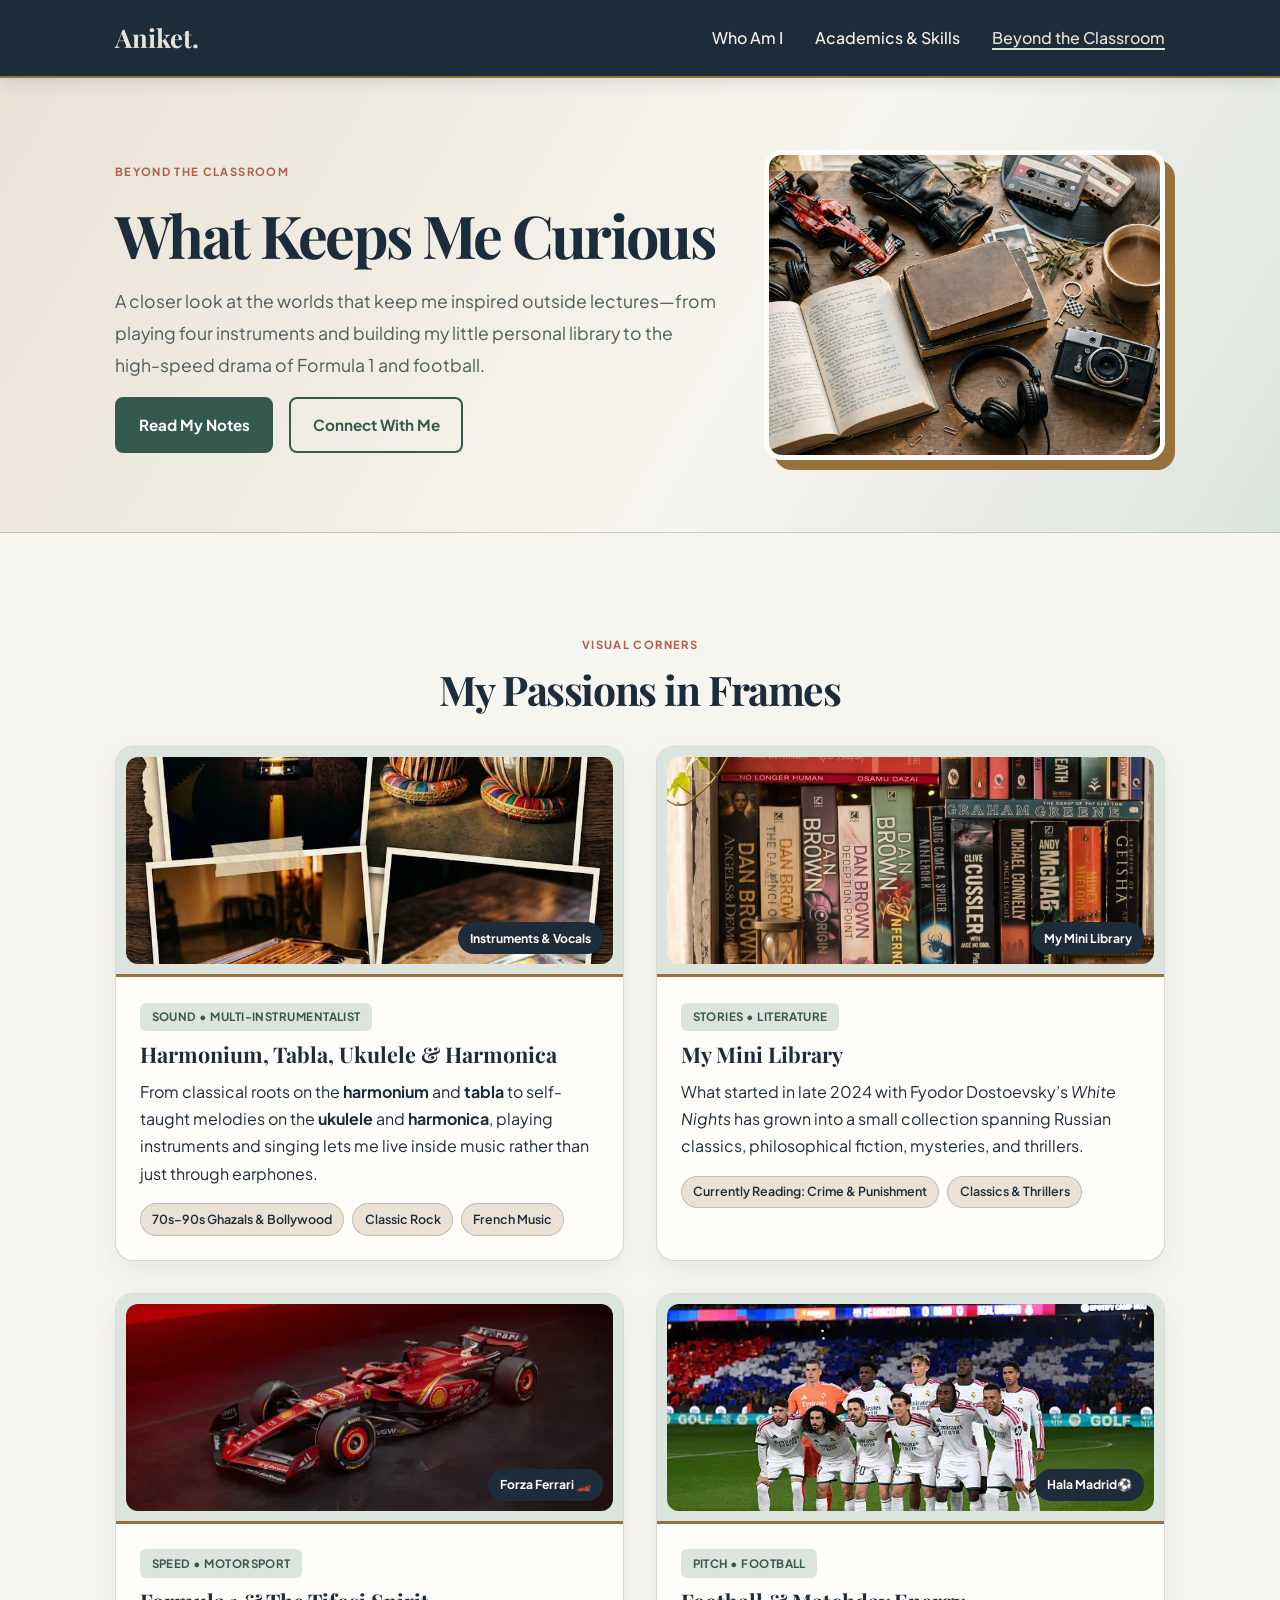
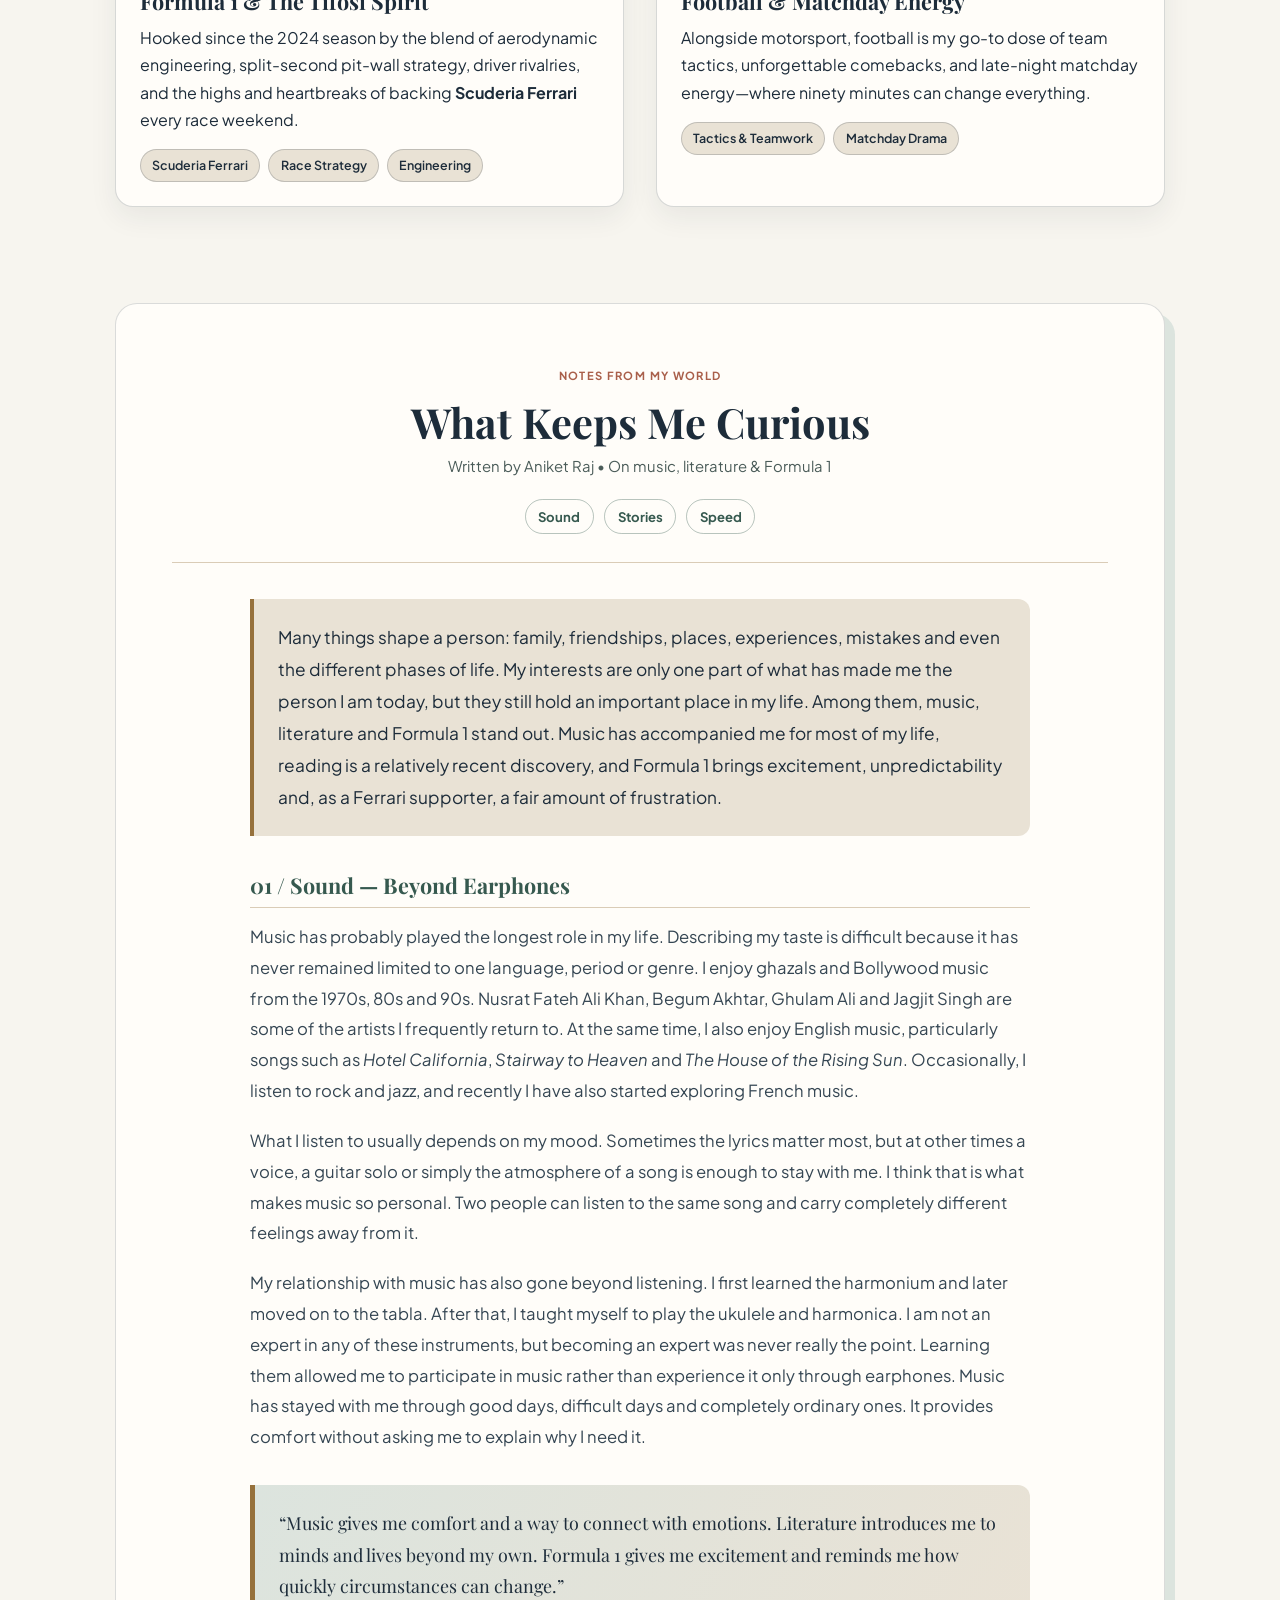
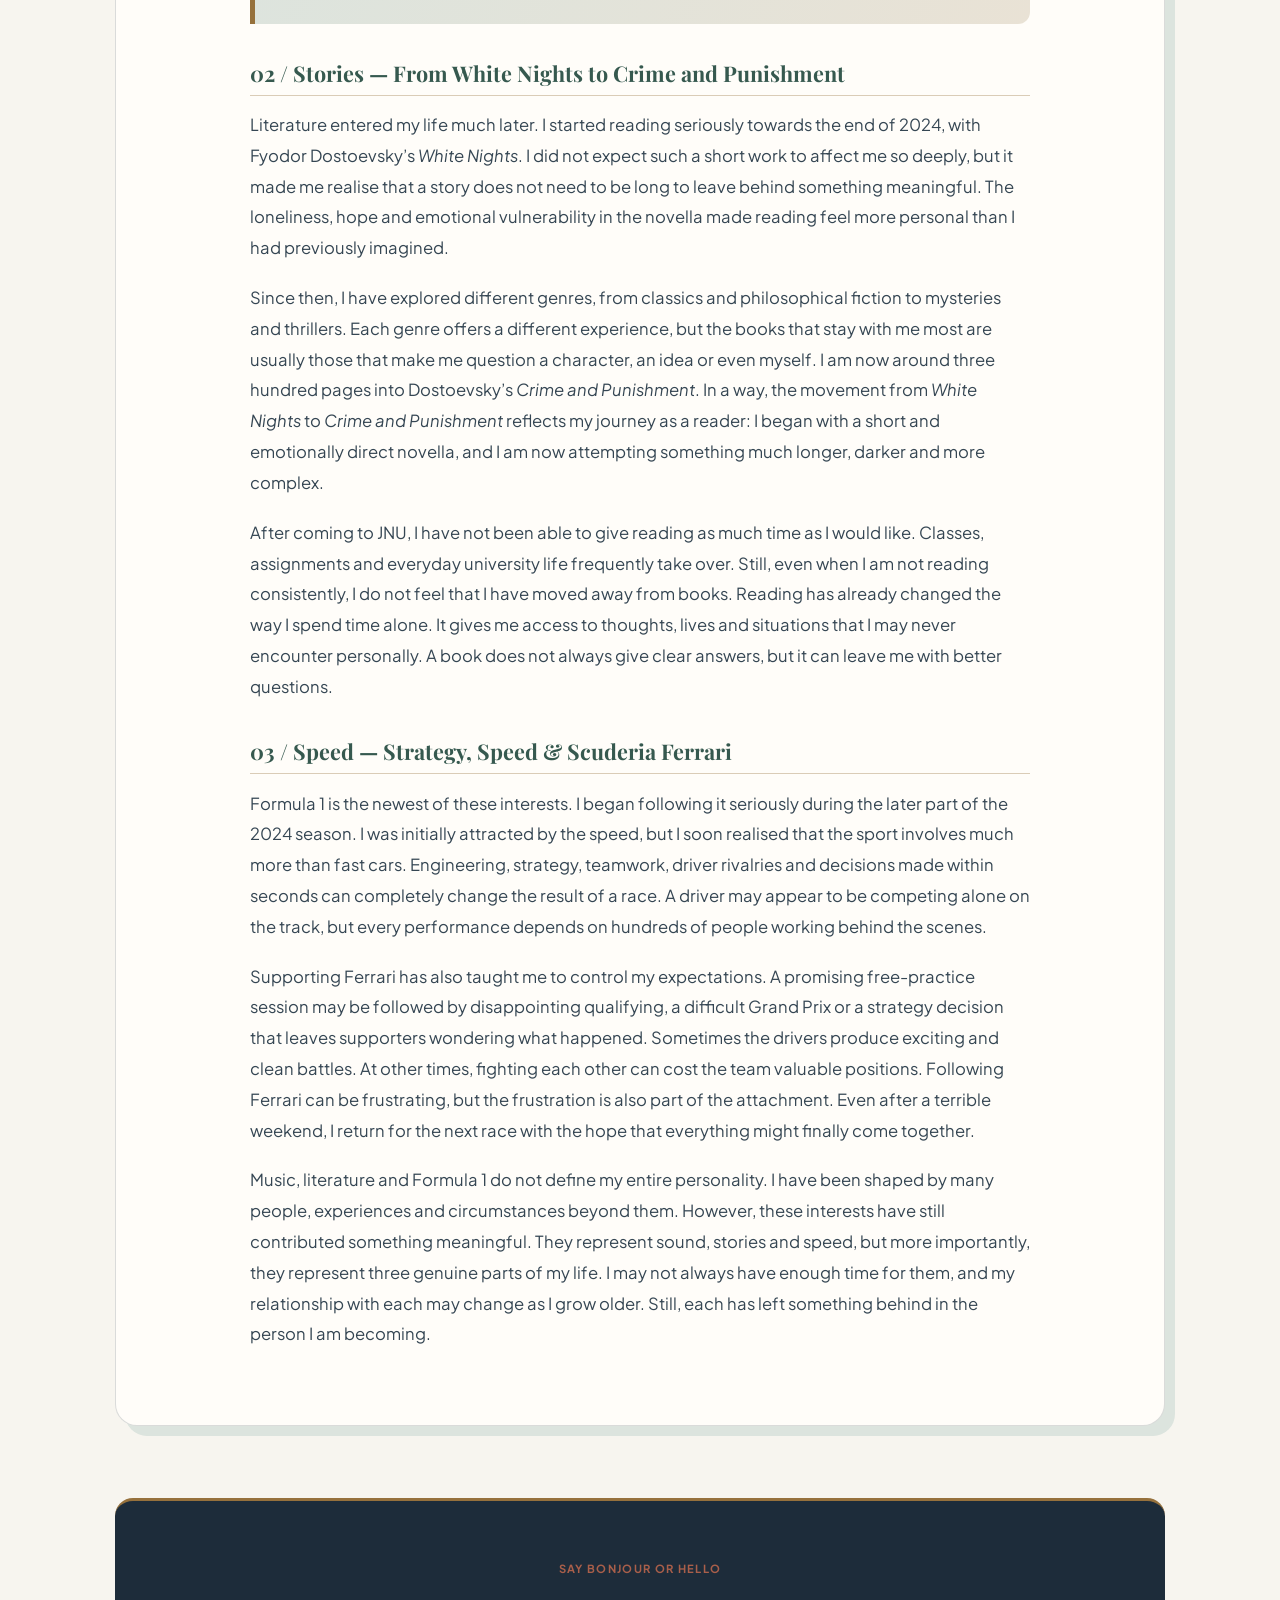
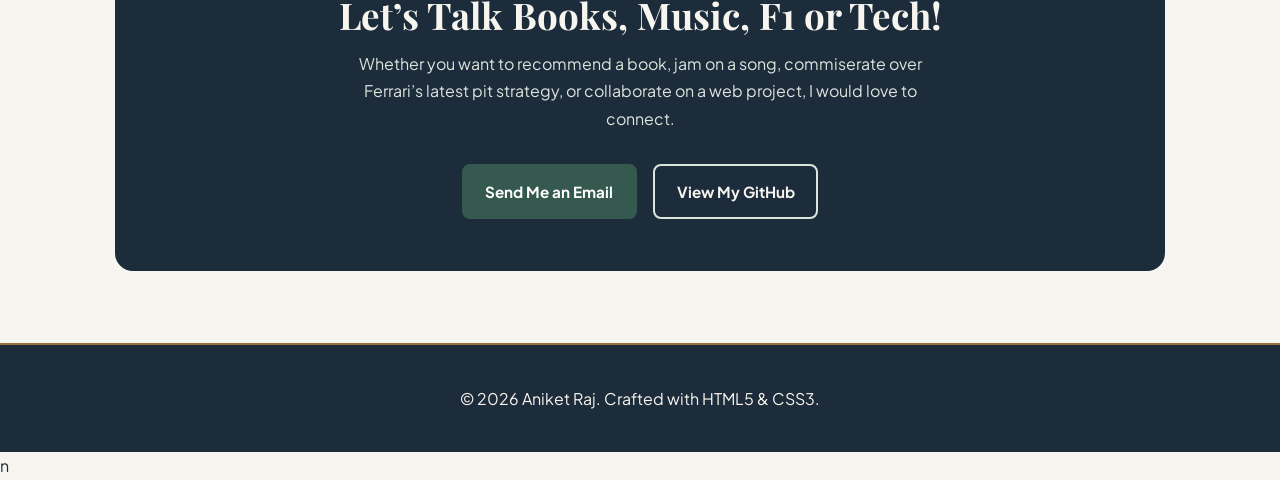
==== commit b57e2734: "Apply the editorial interest-page redesign to the main project files" ====
--- a/projects.html
+++ b/projects.html
@@ -3,13 +3,12 @@
 	<head>
 		<meta charset="UTF-8" />
 		<meta name="viewport" content="width=device-width, initial-scale=1.0" />
-		<title>Aniket Raj | Speed, Stories &amp; Sound</title>
+		<title>Aniket Raj | Speed, Stories & Sound</title>
 		<link
 			href="https://fonts.googleapis.com/css2?family=Playfair+Display:ital,wght@0,600;0,700;1,500&family=Plus+Jakarta+Sans:wght@400;500;600;700&display=swap"
 			rel="stylesheet"
 		/>
 		<link rel="stylesheet" href="style.css" />
-		<link rel="stylesheet" href="projects-editorial.css" />
 	</head>
 	<body id="projects-page">
 		<header id="main-nav">
@@ -18,7 +17,7 @@
 				<nav>
 					<ul class="nav-links">
 						<li><a href="index.html">Who Am I</a></li>
-						<li><a href="resume.html">Academics &amp; Skills</a></li>
+						<li><a href="resume.html">Academics & Skills</a></li>
 						<li>
 							<a href="projects.html" class="active">Beyond the Classroom</a>
 						</li>
@@ -114,7 +113,10 @@
 
 					<article class="passion-card">
 						<div class="passion-img-frame">
-							<img src="./f1.webp" alt="Formula 1 and Scuderia Ferrari" />
+							<img
+								src="./f1.webp"
+								alt="Formula 1 and Scuderia Ferrari"
+							/>
 							<span class="photo-caption-tag">Forza Ferrari 🏎️</span>
 						</div>
 						<div class="passion-card-body">
@@ -138,7 +140,7 @@
 					<article class="passion-card">
 						<div class="passion-img-frame">
 							<img src="./RM.webp" alt="Football Passion" />
-							<span class="photo-caption-tag">Hala Madrid ⚽</span>
+							<span class="photo-caption-tag">Hala Madrid⚽</span>
 						</div>
 						<div class="passion-card-body">
 							<span class="mint-pill">Pitch • Football</span>
@@ -163,7 +165,7 @@
 					<span class="coral-badge">Notes from My World</span>
 					<h2>What Keeps Me Curious</h2>
 					<p class="essay-byline">
-						A personal reflection by Aniket Raj • On music, literature &amp; Formula 1
+						Written by Aniket Raj • On music, literature &amp; Formula 1
 					</p>
 					<nav class="essay-toc" aria-label="Essay sections">
 						<a href="#sound">Sound</a>
@@ -321,8 +323,8 @@
 					collaborate on a web project, I would love to connect.
 				</p>
 				<div class="hero-buttons">
-					<a href="mailto:rajaniket2k07@gmail.com" class="btn btn-coral">Send Me an Email</a>
-					<a href="https://github.com/rajaniket2k07-coder" target="_blank" rel="noopener noreferrer" class="btn btn-light-outline">View My GitHub</a>
+					<a href="mailto:your.email@example.com" class="btn btn-coral">Send Me an Email</a>
+					<a href="https://github.com/yourusername" target="_blank" rel="noopener noreferrer" class="btn btn-light-outline">View My GitHub</a>
 				</div>
 			</section>
 		</main>
@@ -332,3 +334,186 @@
 		</footer>
 	</body>
 </html>
+
+
+
+
+
+
+
+
+
+
+
+
+
+
+
+
+
+
+
+
+
+
+
+
+
+
+
+
+
+
+
+
+
+
+
+
+
+
+
+
+
+
+
+
+
+
+
+
+
+
+
+
+
+
+
+
+
+
+
+
+
+
+
+
+
+
+
+
+
+
+
+
+
+
+
+
+
+
+
+
+
+
+
+
+
+
+
+
+
+
+
+
+
+
+
+
+
+
+
+
+
+
+
+
+
+
+
+
+
+
+
+
+
+
+
+
+
+
+
+
+
+
+
+
+
+
+
+
+
+
+
+
+
+
+
+
+
+
+
+
+
+
+
+
+
+
+
+
+
+
+
+
+
+
+
+
+
+
+
+
+
+
+
+
+
+
+
+
+
+
+
+
+
+
+
+
+
+
+n
+
+
+
+
--- a/style.css
+++ b/style.css
@@ -2,9 +2,9 @@
    SHARED LAYOUT FOUNDATION
    ========================================================= */
 * {
-	box-sizing: border-box;
-	margin: 0;
-	padding: 0;
+ 	box-sizing: border-box;
+ 	margin: 0;
+ 	padding: 0;
 }
 
 html {
@@ -234,7 +234,7 @@
 #home-page .card { background: var(--surface-white); border-radius: 14px; overflow: hidden; border: 1px solid rgba(29, 44, 58, 0.18); box-shadow: 0 8px 20px rgba(29, 44, 58, 0.06); }
 #home-page .card:hover { transform: translateY(-6px); border-color: var(--deep-sage); }
 #home-page .card-img { width: 100%; height: 200px; border-bottom: 3px solid var(--accent-brass); }
-#home-page .badge { display: inline-block; background: var(--deep-sage); color: var(--warm-cream); font-size: 0.78rem; font-weight: 700; padding: 0.3rem 0.85rem; border-radius: 999px; text-transform: uppercase; letter-spacing: 0.5px; }
+#home-page .badge { display: inline-block; background: var(--deep-sage); color: var(--warm-cream); font-size: 0.78rem; font-weight: 700; padding: 0.3rem 0.85rem; border-radius: 999px; text-transform: uppercase; letter-spacing: 0.08em; }
 #home-page .card-body h3 { font-size: 1.35rem; margin: 0.6rem 0; }
 
 /* =========================================================
@@ -282,7 +282,7 @@
 .resume-hero-text p { max-width: 620px; color: var(--muted-sage); line-height: 1.8; }
 .resume-hero-img { width: 100%; height: 300px; border-radius: 18px; border: 5px solid var(--warm-cream); box-shadow: 10px 10px 0 var(--accent-brass); }
 
-#resume-page .sage-badge { display: inline-block; background: transparent; color: var(--deep-sage); font-size: 0.69rem; font-weight: 700; padding: 0; text-transform: uppercase; letter-spacing: 0.14em; }
+#resume-page .sage-badge { display: inline-block; background: transparent; color: var(--deep-sage); font-size: 0.69rem; font-weight: 700; padding: 0; text-transform: uppercase; letter-spacing: 0.12em; }
 #resume-page main.container > .section-block { margin-block: clamp(4rem, 8vw, 6.25rem); }
 #resume-page .section-header { text-align: center; margin-bottom: clamp(1.6rem, 3vw, 2.25rem); }
 #resume-page .section-title { font-size: clamp(1.9rem, 3.5vw, 2.55rem); line-height: 1.16; letter-spacing: -0.035em; margin-top: 0.6rem; margin-bottom: 0; }
@@ -298,7 +298,7 @@
 .degree-card:hover { transform: translateY(-4px); border-color: var(--deep-sage); }
 .degree-img-box { position: relative; height: 220px; }
 .degree-img-box img { width: 100%; height: 100%; border-bottom: 3px solid var(--accent-brass); }
-.floating-tag { position: absolute; top: 14px; right: 14px; background: var(--warm-cream); color: var(--forest-ink); font-weight: 700; font-size: 0.78rem; padding: 0.3rem 0.8rem; border-radius: 999px; border: 1px solid rgba(29, 44, 58, 0.3); }
+.floating-tag { position: absolute; top: 14px; right: 14px; background: var(--warm-cream); color: var(--forest-ink); font-weight: 700; font-size: 0.78rem; padding: 0.3rem 0.8rem; border-radius: 9px; }
 .degree-content { padding: 1.6rem; }
 .university-name { color: var(--deep-sage); font-weight: 700; font-size: 0.88rem; text-transform: uppercase; letter-spacing: 0.04em; margin-bottom: 0.3rem; }
 .degree-content h3 { font-size: 1.4rem; margin-bottom: 0.4rem; }
@@ -310,7 +310,7 @@
 .story-card { position: relative; margin: 0; padding: 1.2rem 0 1.3rem 0.25rem; border: 0; border-bottom: 1px solid rgba(29, 44, 58, 0.2); border-radius: 0; background: transparent; box-shadow: none; }
 .story-card:first-child { padding-top: 0.25rem; }
 .story-card:last-child { padding-bottom: 0.25rem; border-bottom: 0; }
-.story-card::before { position: absolute; top: 1.55rem; left: -1.72rem; width: 0.55rem; height: 0.55rem; border: 2px solid var(--warm-cream); border-radius: 50%; background: var(--deep-sage); box-shadow: 0 0 0 1px var(--deep-sage); content: ""; }
+.story-card::before { position: absolute; top: 1.55rem; left: -1.72rem; width: 0.55rem; height: 0.55rem; border: 2px solid var(--warm-cream); border-radius: 50%; background: var(--deep-sage); box-shadow: 0 0 0 2px rgba(29, 44, 58, 0.15); content: ""; }
 .story-card:first-child::before { top: 0.5rem; }
 .story-meta { display: flex; flex-wrap: wrap; align-items: baseline; gap: 0.35rem 0.75rem; margin-bottom: 0.35rem; }
 .story-year { color: var(--accent-brass); font-size: 0.7rem; font-weight: 700; letter-spacing: 0.1em; text-transform: uppercase; }
@@ -318,7 +318,7 @@
 .story-card h3 { margin: 0 0 0.25rem; font-size: clamp(1.15rem, 2vw, 1.35rem); line-height: 1.35; }
 .story-school { margin: 0 0 0.45rem; color: var(--deep-sage); font-size: 0.86rem; font-weight: 600; line-height: 1.5; }
 .story-card > p:last-child { max-width: 740px; margin-bottom: 0; color: #354653; line-height: 1.75; }
-.story-closing { max-width: 850px; margin: 1.4rem auto 0; padding: 0.25rem 0 0.25rem 1rem; border-left: 2px solid var(--accent-brass); color: var(--forest-ink); font-family: "Playfair Display", serif; font-size: clamp(1.05rem, 1.8vw, 1.2rem); font-style: italic; line-height: 1.6; }
+.story-closing { max-width: 850px; margin: 1.4rem auto 0; padding: 0.25rem 0 0.25rem 1rem; border-left: 2px solid var(--accent-brass); color: var(--forest-ink); font-family: "Playfair Display", serif; font-size: 1.1rem; line-height: 1.7; }
 
 .skill-box { min-width: 0; background: #e7e8df; padding: 2rem; border-radius: 16px; border: 1px solid rgba(29, 44, 58, 0.28); }
 .skill-box h3 { font-size: 1.35rem; margin-bottom: 1.2rem; }
@@ -327,84 +327,1476 @@
 #resume-page footer { text-align: center; padding: 2.5rem 1rem; margin-top: 4.5rem; background: var(--forest-ink); color: var(--blush-pink); border-top: 2px solid var(--accent-brass); }
 
 /* =========================================================
-   INTERESTS PAGE — RESTORED PAGE-SPECIFIC LAYOUT + PALETTE
+   INTERESTS PAGE — EDITORIAL PALETTE + CREATIVE ESSAY STYLE
    ========================================================= */
-#projects-page { --periwinkle: #9fa0ff; --soft-mint: #d5e8e6; --warm-cream: #fff3e3; --vibrant-coral: #ff7171; --deep-indigo: #1e1b4b; --muted-indigo: #4338ca; background: var(--warm-cream); color: var(--deep-indigo); font-family: "Plus Jakarta Sans", sans-serif; line-height: 1.7; }
+#projects-page {
+	--bg: #f7f5ef;
+	--paper: #fffdf9;
+	--paper-muted: #e9e2d5;
+	--sage-light: #dce4de;
+	--sage: #36594f;
+	--ink: #1d2c3a;
+	--muted: #4b5c59;
+	--brass: #96713c;
+	--terracotta: #a95f4a;
+	--white: #fff;
+	background: var(--bg);
+	color: var(--ink);
+	font-family: "Plus Jakarta Sans", sans-serif;
+	line-height: 1.7;
+}
+
 #projects-page h1,
 #projects-page h2,
-#projects-page h3 { font-family: "Playfair Display", serif; color: var(--deep-indigo); }
-#projects-page #main-nav { background: var(--deep-indigo); border-bottom: 4px solid var(--vibrant-coral); box-shadow: 0 4px 15px rgba(30, 27, 75, 0.15); }
-#projects-page .logo { font-family: "Playfair Display", serif; font-size: 1.6rem; font-weight: 700; color: var(--warm-cream); }
-#projects-page .logo span { color: var(--vibrant-coral); }
-#projects-page .nav-links a { color: var(--soft-mint); font-weight: 500; }
+#projects-page h3 {
+	color: var(--ink);
+	font-family: "Playfair Display", serif;
+	line-height: 1.2;
+}
+
+#projects-page #main-nav {
+	background: var(--ink);
+	border-bottom: 2px solid var(--brass);
+	box-shadow: 0 4px 15px rgba(29, 44, 58, 0.12);
+}
+
+#projects-page .logo {
+	color: var(--paper-muted);
+	font-family: "Playfair Display", serif;
+	font-size: 1.6rem;
+	font-weight: 700;
+}
+
+#projects-page .logo span { color: var(--sage-light); }
+#projects-page .nav-links a { color: var(--bg); font-weight: 500; }
 #projects-page .nav-links a:hover,
-#projects-page .nav-links a.active { color: var(--vibrant-coral); border-bottom: 2px solid var(--periwinkle); }
-
-#interests-hero { background: linear-gradient(135deg, var(--periwinkle), var(--soft-mint) 60%, var(--warm-cream)); padding: clamp(3rem, 7vw, 4.5rem) 0; border-bottom: 3px solid var(--vibrant-coral); }
-.interests-hero-grid { display: grid; grid-template-columns: minmax(0, 1.2fr) minmax(0, 0.8fr); gap: clamp(2rem, 5vw, 3rem); align-items: center; }
-.interests-hero-text { min-width: 0; }
-.interests-hero-text h1 { font-size: clamp(2.3rem, 5vw, 2.8rem); margin: 1rem 0; }
-.interests-hero-text p { font-size: 1.15rem; margin-bottom: 2rem; color: var(--deep-indigo); }
-.interests-hero-img { width: 100%; height: 310px; border-radius: 18px; border: 5px solid var(--warm-cream); box-shadow: 10px 10px 0 var(--vibrant-coral); }
-
-.coral-badge { display: inline-block; background: var(--vibrant-coral); color: #fff; font-size: 0.78rem; font-weight: 700; padding: 0.35rem 0.95rem; border-radius: 999px; text-transform: uppercase; letter-spacing: 0.08em; }
-.passions-grid { display: grid; grid-template-columns: repeat(2, minmax(0, 1fr)); gap: 2rem; }
-.passion-card { min-width: 0; background: #fff; border-radius: 18px; overflow: hidden; border: 2px solid var(--periwinkle); box-shadow: 0 8px 20px rgba(159, 160, 255, 0.18); transition: transform 0.25s ease, border-color 0.25s ease; }
-.passion-card:hover { transform: translateY(-5px); border-color: var(--vibrant-coral); }
-.passion-img-frame { position: relative; height: 230px; background: var(--soft-mint); padding: 10px; border-bottom: 3px solid var(--periwinkle); }
-.passion-img-frame img { width: 100%; height: 100%; border-radius: 12px; object-fit: cover; }
-.photo-caption-tag { position: absolute; bottom: 20px; right: 20px; max-width: calc(100% - 40px); background: var(--deep-indigo); color: var(--warm-cream); font-size: 0.76rem; font-weight: 700; padding: 0.35rem 0.85rem; border-radius: 999px; border: 2px solid var(--vibrant-coral); }
-.passion-card-body { padding: 1.5rem; }
-.mint-pill { display: inline-block; background: var(--soft-mint); color: var(--deep-indigo); font-size: 0.76rem; font-weight: 700; padding: 0.25rem 0.75rem; border-radius: 6px; text-transform: uppercase; margin-bottom: 0.5rem; }
-.passion-card-body h3 { font-size: 1.35rem; margin-bottom: 0.6rem; }
-.mini-tag-row { display: flex; flex-wrap: wrap; gap: 0.5rem; margin-top: 1rem; }
-.mini-tag-row span { background: var(--warm-cream); border: 1px solid var(--periwinkle); color: var(--deep-indigo); font-size: 0.8rem; font-weight: 600; padding: 0.25rem 0.7rem; border-radius: 999px; }
-
-.essay-wrapper { margin-top: 4.5rem; background: #fff; border-radius: 22px; border: 3px solid var(--periwinkle); box-shadow: 10px 10px 0 var(--soft-mint); padding: clamp(2rem, 5vw, 3.5rem); }
-.essay-header { text-align: center; border-bottom: 2px dashed var(--periwinkle); padding-bottom: 2rem; margin-bottom: 2.5rem; }
-.essay-header h2 { font-size: clamp(1.9rem, 4vw, 2.5rem); margin: 0.75rem 0 0.4rem; }
-.essay-byline { color: var(--muted-indigo); font-weight: 600; font-size: 0.95rem; margin-bottom: 0; }
-.essay-body { max-width: 780px; margin: 0 auto; font-size: 1.06rem; line-height: 1.85; }
-.essay-lead { font-size: 1.1rem; font-weight: 500; background: var(--warm-cream); padding: 1.5rem; border-radius: 12px; border-left: 5px solid var(--vibrant-coral); margin-bottom: 2rem; }
-.essay-chapter { font-size: 1.35rem; margin: 2.2rem 0 0.8rem; padding-bottom: 0.4rem; border-bottom: 2px solid var(--soft-mint); color: var(--deep-indigo); }
-.essay-quote { margin: 2.2rem 0; padding: 1.5rem; background: linear-gradient(135deg, var(--soft-mint), var(--warm-cream)); border-left: 6px solid var(--periwinkle); border-radius: 14px; font-family: "Playfair Display", serif; font-style: italic; font-size: 1.2rem; color: var(--deep-indigo); }
-
-#contact-hub { margin-top: 4.5rem; background: var(--deep-indigo); color: var(--warm-cream); text-align: center; padding: 3.5rem 2rem; border-radius: 20px; border: 3px solid var(--periwinkle); }
-#contact-hub h2 { color: var(--warm-cream); font-size: 2rem; margin: 0.8rem 0; }
-#contact-hub p { max-width: 620px; margin: 0 auto 2rem; color: var(--soft-mint); }
-#contact-hub .hero-buttons { justify-content: center; }
-.btn-coral { background: var(--vibrant-coral); color: #fff; border: 2px solid var(--vibrant-coral); }
-.btn-coral:hover { background: var(--deep-indigo); border-color: var(--deep-indigo); color: var(--warm-cream); transform: translateY(-2px); }
-.btn-indigo-outline { background: transparent; color: var(--deep-indigo); border: 2px solid var(--deep-indigo); }
-.btn-indigo-outline:hover { background: var(--deep-indigo); color: var(--warm-cream); }
-.btn-light-outline { background: transparent; color: var(--warm-cream); border: 2px solid var(--soft-mint); }
-.btn-light-outline:hover { background: var(--soft-mint); color: var(--deep-indigo); }
-#projects-page footer { text-align: center; padding: 2.5rem 1rem; margin-top: 4.5rem; background: var(--deep-indigo); color: var(--soft-mint); }
+#projects-page .nav-links a.active {
+	color: var(--paper-muted);
+	border-bottom: 2px solid var(--sage-light);
+}
+
+#projects-page #interests-hero {
+	padding: clamp(3rem, 7vw, 4.5rem) 0;
+	background: linear-gradient(120deg, var(--paper-muted), var(--bg) 58%, var(--sage-light));
+	border-bottom: 1px solid rgba(29, 44, 58, 0.2);
+}
+
+#projects-page .interests-hero-grid {
+	display: grid;
+	grid-template-columns: minmax(0, 1.2fr) minmax(0, 0.8fr);
+	align-items: center;
+	gap: clamp(2rem, 5vw, 3rem);
+}
+
+#projects-page .interests-hero-text { min-width: 0; }
+#projects-page .interests-hero-text h1 {
+	max-width: 650px;
+	margin: 1rem 0;
+	font-size: clamp(2.5rem, 5vw, 3.7rem);
+	letter-spacing: -0.045em;
+}
+
+#projects-page .interests-hero-text p {
+	max-width: 620px;
+	color: var(--muted);
+	font-size: 1.1rem;
+	line-height: 1.8;
+}
+
+#projects-page .interests-hero-img {
+	width: 100%;
+	height: 310px;
+	border: 5px solid var(--paper);
+	border-radius: 18px;
+	box-shadow: 10px 10px 0 var(--brass);
+}
+
+#projects-page .coral-badge {
+	display: inline-block;
+	padding: 0;
+	background: transparent;
+	color: var(--terracotta);
+	font-size: 0.7rem;
+	font-weight: 700;
+	letter-spacing: 0.12em;
+	text-transform: uppercase;
+}
+
+#projects-page main.container > .section-block {
+	margin-block: clamp(4rem, 8vw, 6rem);
+}
+
+#projects-page .section-header {
+	margin-bottom: 2rem;
+	text-align: center;
+}
+
+#projects-page .section-title {
+	margin: 0.6rem 0 0;
+	font-size: clamp(1.9rem, 3.5vw, 2.55rem);
+	letter-spacing: -0.035em;
+}
+
+#projects-page .passions-grid {
+	display: grid;
+	grid-template-columns: repeat(2, minmax(0, 1fr));
+	gap: 2rem;
+}
+
+#projects-page .passion-card {
+	min-width: 0;
+	overflow: hidden;
+	background: var(--paper);
+	border: 1px solid rgba(29, 44, 58, 0.18);
+	border-radius: 18px;
+	box-shadow: 0 10px 28px rgba(29, 44, 58, 0.07);
+	transition: transform 0.25s ease, border-color 0.25s ease;
+}
+
+#projects-page .passion-card:hover {
+	transform: translateY(-5px);
+	border-color: var(--sage);
+}
+
+#projects-page .passion-img-frame {
+	position: relative;
+	height: 230px;
+	padding: 10px;
+	background: var(--sage-light);
+	border-bottom: 3px solid var(--brass);
+}
+
+#projects-page .passion-img-frame img {
+	width: 100%;
+	height: 100%;
+	border-radius: 12px;
+	object-fit: cover;
+}
+
+#projects-page .photo-caption-tag {
+	position: absolute;
+	right: 20px;
+	bottom: 20px;
+	max-width: calc(100% - 40px);
+	padding: 0.35rem 0.75rem;
+	border-radius: 999px;
+	background: var(--ink);
+	color: var(--paper);
+	font-size: 0.76rem;
+	font-weight: 700;
+}
+
+#projects-page .passion-card-body { padding: 1.5rem; }
+
+#projects-page .mint-pill {
+	display: inline-block;
+	padding: 0.28rem 0.72rem;
+	border-radius: 6px;
+	background: var(--sage-light);
+	color: var(--sage);
+	font-size: 0.72rem;
+	font-weight: 700;
+	letter-spacing: 0.04em;
+	text-transform: uppercase;
+}
+
+#projects-page .passion-card-body h3 {
+	margin: 0.7rem 0 0.6rem;
+	font-size: 1.35rem;
+}
+
+#projects-page .mini-tag-row {
+	display: flex;
+	flex-wrap: wrap;
+	gap: 0.5rem;
+	margin-top: 1rem;
+}
+
+#projects-page .mini-tag-row span {
+	padding: 0.3rem 0.7rem;
+	border: 1px solid rgba(29, 44, 58, 0.2);
+	border-radius: 999px;
+	background: var(--paper-muted);
+	color: var(--ink);
+	font-size: 0.78rem;
+	font-weight: 600;
+}
+
+#projects-page .essay-wrapper {
+	margin-top: 4.5rem;
+	padding: clamp(2rem, 5vw, 3.5rem);
+	border: 1px solid rgba(29, 44, 58, 0.16);
+	border-radius: 22px;
+	background: var(--paper);
+	box-shadow: 10px 10px 0 var(--sage-light);
+	scroll-margin-top: 7rem;
+}
+
+#projects-page .essay-header {
+	margin-bottom: 2.25rem;
+	padding-bottom: 1.75rem;
+	border-bottom: 1px solid rgba(150, 113, 60, 0.35);
+	text-align: center;
+}
+
+#projects-page .essay-header h2 {
+	margin: 0.65rem 0 0.4rem;
+	font-size: clamp(1.9rem, 4vw, 2.6rem);
+}
+
+#projects-page .essay-byline {
+	margin-bottom: 0;
+	color: var(--muted);
+	font-size: 0.93rem;
+}
+
+#projects-page .essay-toc {
+	display: flex;
+	justify-content: center;
+	flex-wrap: wrap;
+	gap: 0.6rem;
+	margin-top: 1.25rem;
+}
+
+#projects-page .essay-toc a {
+	padding: 0.35rem 0.8rem;
+	border: 1px solid rgba(54, 89, 79, 0.35);
+	border-radius: 999px;
+	color: var(--sage);
+	font-size: 0.82rem;
+	font-weight: 700;
+}
+
+#projects-page .essay-toc a:hover {
+	background: var(--sage);
+	color: var(--white);
+}
+
+#projects-page .essay-body {
+	max-width: 780px;
+	margin: 0 auto;
+	color: #354653;
+	font-size: 1.04rem;
+	line-height: 1.85;
+}
+
+#projects-page .essay-body p { margin-bottom: 1.2rem; }
+#projects-page .essay-lead {
+	padding: 1.4rem 1.5rem;
+	border-left: 4px solid var(--brass);
+	border-radius: 0 12px 12px 0;
+	background: var(--paper-muted);
+	color: var(--ink);
+	font-size: 1.08rem;
+}
+
+#projects-page .essay-chapter {
+	margin: 2.3rem 0 0.9rem;
+	padding-bottom: 0.5rem;
+	border-bottom: 1px solid rgba(150, 113, 60, 0.35);
+	color: var(--sage);
+	font-size: 1.35rem;
+	scroll-margin-top: 7rem;
+}
+
+#projects-page .essay-quote {
+	margin: 2rem 0;
+	padding: 1.4rem 1.5rem;
+	border-left: 5px solid var(--brass);
+	border-radius: 0 12px 12px 0;
+	background: linear-gradient(120deg, var(--sage-light), var(--paper-muted));
+	color: var(--ink);
+	font-family: "Playfair Display", serif;
+	font-size: 1.12rem;
+	line-height: 1.75;
+}
+
+#projects-page #contact-hub {
+	margin-top: 4.5rem;
+	padding: 3.25rem 2rem;
+	border: 0;
+	border-top: 3px solid var(--brass);
+	border-radius: 18px;
+	background: var(--ink);
+	color: var(--bg);
+	text-align: center;
+}
+
+#projects-page #contact-hub h2 {
+	margin: 0.8rem 0;
+	color: var(--bg);
+	font-size: clamp(1.8rem, 3vw, 2.3rem);
+}
+
+#projects-page #contact-hub p {
+	max-width: 620px;
+	margin: 0 auto 2rem;
+	color: var(--sage-light);
+}
+
+#projects-page #contact-hub .hero-buttons { justify-content: center; }
+
+#projects-page .btn-coral {
+	border: 2px solid var(--sage);
+	background: var(--sage);
+	color: var(--white);
+}
+
+#projects-page .btn-coral:hover {
+	transform: translateY(-2px);
+	border-color: var(--brass);
+	background: var(--brass);
+	color: var(--white);
+}
+
+#projects-page .btn-indigo-outline {
+	border: 2px solid var(--sage);
+	background: transparent;
+	color: var(--sage);
+}
+
+#projects-page .btn-indigo-outline:hover {
+	background: var(--sage);
+	color: var(--white);
+}
+
+#projects-page .btn-light-outline {
+	border: 2px solid var(--sage-light);
+	background: transparent;
+	color: var(--bg);
+}
+
+#projects-page .btn-light-outline:hover {
+	background: var(--sage-light);
+	color: var(--ink);
+}
+
+#projects-page footer {
+	margin-top: 4.5rem;
+	padding: 2.5rem 1rem;
+	border-top: 2px solid var(--brass);
+	background: var(--ink);
+	color: var(--bg);
+	text-align: center;
+}
+
+#projects-page footer p { margin: 0; }
 
 @media (max-width: 768px) {
-	#home-page .hero-wrapper { flex-direction: column-reverse; text-align: center; }
-	#home-page .hero-buttons { justify-content: center; }
-	#home-page .story-grid { grid-template-columns: 1fr; }
-	.resume-hero-grid,
-	.interests-hero-grid { grid-template-columns: 1fr; }
-	.degree-grid,
-	.skills-bento,
-	.passions-grid { grid-template-columns: 1fr; }
-	.resume-hero-img { height: min(300px, 65vw); }
-	.story-timeline { padding-left: 1.35rem; }
-	.story-card::before { left: -1.4rem; }
-	.essay-wrapper { padding: 2rem 1.25rem; }
-	#contact-hub { padding: 2.5rem 1.25rem; }
+	#projects-page .interests-hero-grid,
+	#projects-page .passions-grid { grid-template-columns: 1fr; }
+
+	#projects-page .interests-hero-text { text-align: center; }
+	#projects-page .interests-hero-text p { margin-inline: auto; }
+	#projects-page .interests-hero-img { height: min(320px, 65vw); }
+	#projects-page .essay-wrapper { padding: 2rem 1.25rem; }
 }
 
 @media (max-width: 480px) {
-	.container,
-	.nav-container { width: min(100% - 2rem, 1050px); }
-	#home-page #hero-section,
-	#resume-hero,
-	#interests-hero { padding-block: 3rem; }
-	#home-page #about-story { padding: 1.4rem; }
-	#home-page .profile-pic { width: min(70vw, 250px); height: min(70vw, 250px); }
-	#home-page .story-image img { height: 260px; }
-	#contact-hub .hero-buttons { flex-direction: column; align-items: stretch; }
-}
+	#projects-page .essay-wrapper { padding: 1.5rem 1rem; }
+	#projects-page #contact-hub { padding: 2.5rem 1.25rem; }
+	#projects-page #contact-hub .hero-buttons { flex-direction: column; align-items: stretch; }
+}
+
+
+
+
+
+
+
+
+
+
+
+
+
+
+
+
+
+
+
+
+
+
+
+
+
+
+
+
+
+
+
+
+
+
+
+
+
+
+
+
+
+
+
+
+
+
+
+
+
+
+
+
+
+
+
+
+
+
+
+
+
+
+
+
+
+
+
+
+
+
+
+
+
+
+
+
+
+
+
+
+
+
+
+
+
+
+
+
+
+
+
+
+
+
+
+
+
+
+
+
+
+
+
+
+
+
+
+
+
+
+
+
+
+
+
+
+
+
+
+
+
+
+
+
+
+
+
+
+
+
+
+
+
+
+
+
+
+
+
+
+
+
+
+
+
+
+
+
+
+
+
+
+
+
+
+
+
+
+
+
+
+
+
+
+
+
+
+
+
+
+
+
+
+
+
+
+
+
+
+
+
+
+
+
+
+
+
+
+
+
+
+
+
+
+
+
+
+
+
+
+
+
+
+
+
+
+
+
+
+
+
+
+
+
+
+
+
+
+
+
+
+
+
+
+
+
+
+
+
+
+
+
+
+
+
+
+
+
+
+
+
+
+
+
+
+
+
+
+
+
+
+
+
+
+
+
+
+
+
+
+
+
+
+
+
+
+
+
+
+
+
+
+
+
+
+
+
+
+
+
+
+
+
+
+
+
+
+
+
+
+
+
+
+
+
+
+
+
+
+
+
+
+
+
+
+
+
+
+
+
+
+
+
+
+
+
+
+
+
+
+
+
+
+
+
+
+
+
+
+
+
+
+
+
+
+
+
+
+
+
+
+
+
+
+
+
+
+
+
+
+
+
+
+
+
+
+
+
+
+
+
+
+
+
+
+
+
+
+
+
+
+
+
+
+
+
+n
+
+
+
+
+
+
+
+
+
+
+
+
+
+
+
+
+
+
+
+
+
+
+
+
+
+
+
+
+
+
+
+
+
+
+
+
+
+
+
+
+
+
+
+
+
+
+
+
+
+
+
+
+
+
+
+
+
+
+
+
+
+
+
+
+
+
+
+
+
+
+
+
+
+
+
+
+
+
+
+
+
+
+
+
+
+
+
+
+
+
+
+
+
+
+
+
+
+
+
+
+
+
+
+
+
+
+
+
+
+
+
+
+
+
+
+
+
+
+
+
+
+
+
+
+
+
+
+
+
+
+
+
+
+
+
+
+
+
+
+
+
+
+
+
+
+
+
+
+
+
+
+
+
+
+
+
+
+
+
+
+
+
+
+
+
+
+
+
+
+
+
+
+
+
+
+
+
+
+
+
+
+
+n
+
+
+
+
+
+
+
+
+
+
+
+
+
+
+
+
+
+
+
+
+
+
+
+
+
+
+
+
+
+
+
+
+
+
+
+
+
+
+
+
+
+
+
+
+
+
+
+
+
+
+
+
+
+
+
+
+
+
+
+
+
+
+
+
+
+
+
+
+
+
+
+
+
+
+
+
+
+
+
+
+
+
+
+
+
+
+
+
+
+
+
+
+
+
+
+
+
+
+
+
+
+
+
+
+
+
+
+
+
+
+
+
+
+
+
+
+
+
+
+
+
+
+
+
+
+
+
+
+
+
+
+
+
+
+
+
+
+
+
+
+
+
+
+
+
+
+
+
+n
+
+
+
+n
+
+
+
+
+
+
+
+
+
+
+
+
+
+
+
+
+
+
+
+
+
+
+
+
+
+
+
+
+
+
+
+
+
+
+
+
+
+
+
+
+
+
+
+
+
+
+
+
+
+
+
+
+
+
+
+
+
+
+
+
+n
+
+
+
+
+
+
+
+
+
+
+
+
+
+
+
+
+
+
+
+
+
+
+
+
+
+n
+
+
+
+
+
+
+
+
+
+
+
+
+
+
+
+
+
+
+
+
+
+
+
+
+
+
+
+
+
+
+
+
+
+
+
+
+
+
+
+
+
+
+
+
+
+
+n
+
+
+
+
+
+
+
+
+
+
+
+
+
+
+
+
+
+
+
+
+
+
+
+
+
+
+
+
+
+
+
+
+
+
+
+
+
+
+
+
+
+
+
+
+
+
+
+
+
+
+
+
+
+
+
+
+
+
+
+
+
+
+
+
+
+
+
+
+n
+
+
+
+
+
+
+
+
+
+
+
+
+
+
+
+
+
+
+
+
+
+
+
+
+
+
+
+
+
+
+
+
+
+
+
+
+
+
+
+
+
+
+
+
+n
+
+
+
+
+
+
+
+
+
+
+
+
+
+
+
+
+
+
+
+
+
+
+
+
+
+
+
+
+
+
+
+
+
+
+n
+
+
+
+
+
+
+
+
+
+
+
+
+
+
+
+
+
+
+
+
+
+
+
+
+
+
+
+
+
+
+
+
+
+
+
+
+
+
+
+n
+
+
+
+
+
+
+
+
+
+
+n
+
+
+
+
+
+
+
+
+
+
+
+
+n
+
+
+
+
+
+
+
+
+
+
+
+
+
+
+
+
+
+
+
+n
+
+
+
+
+
+
+
+n
+
+
+
+
+
+
+
+n
+
+
+
+
+
+
+
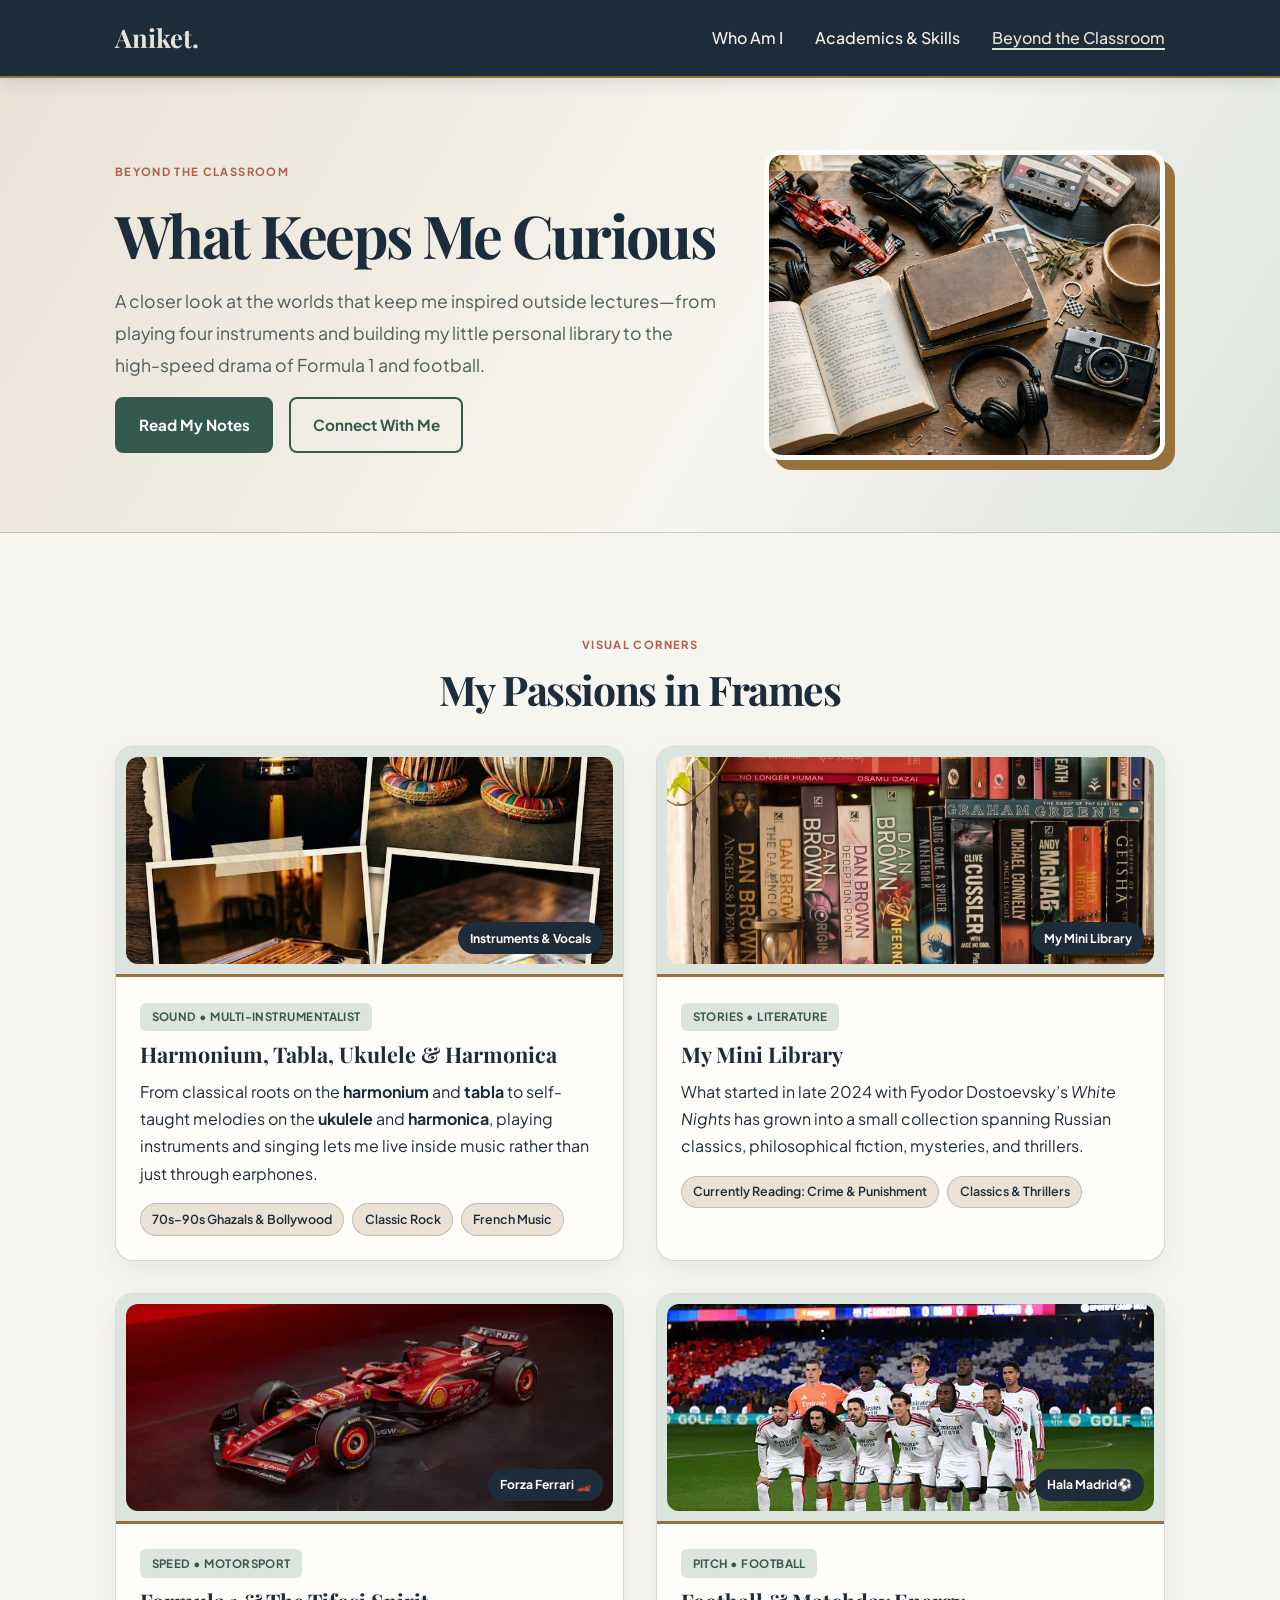
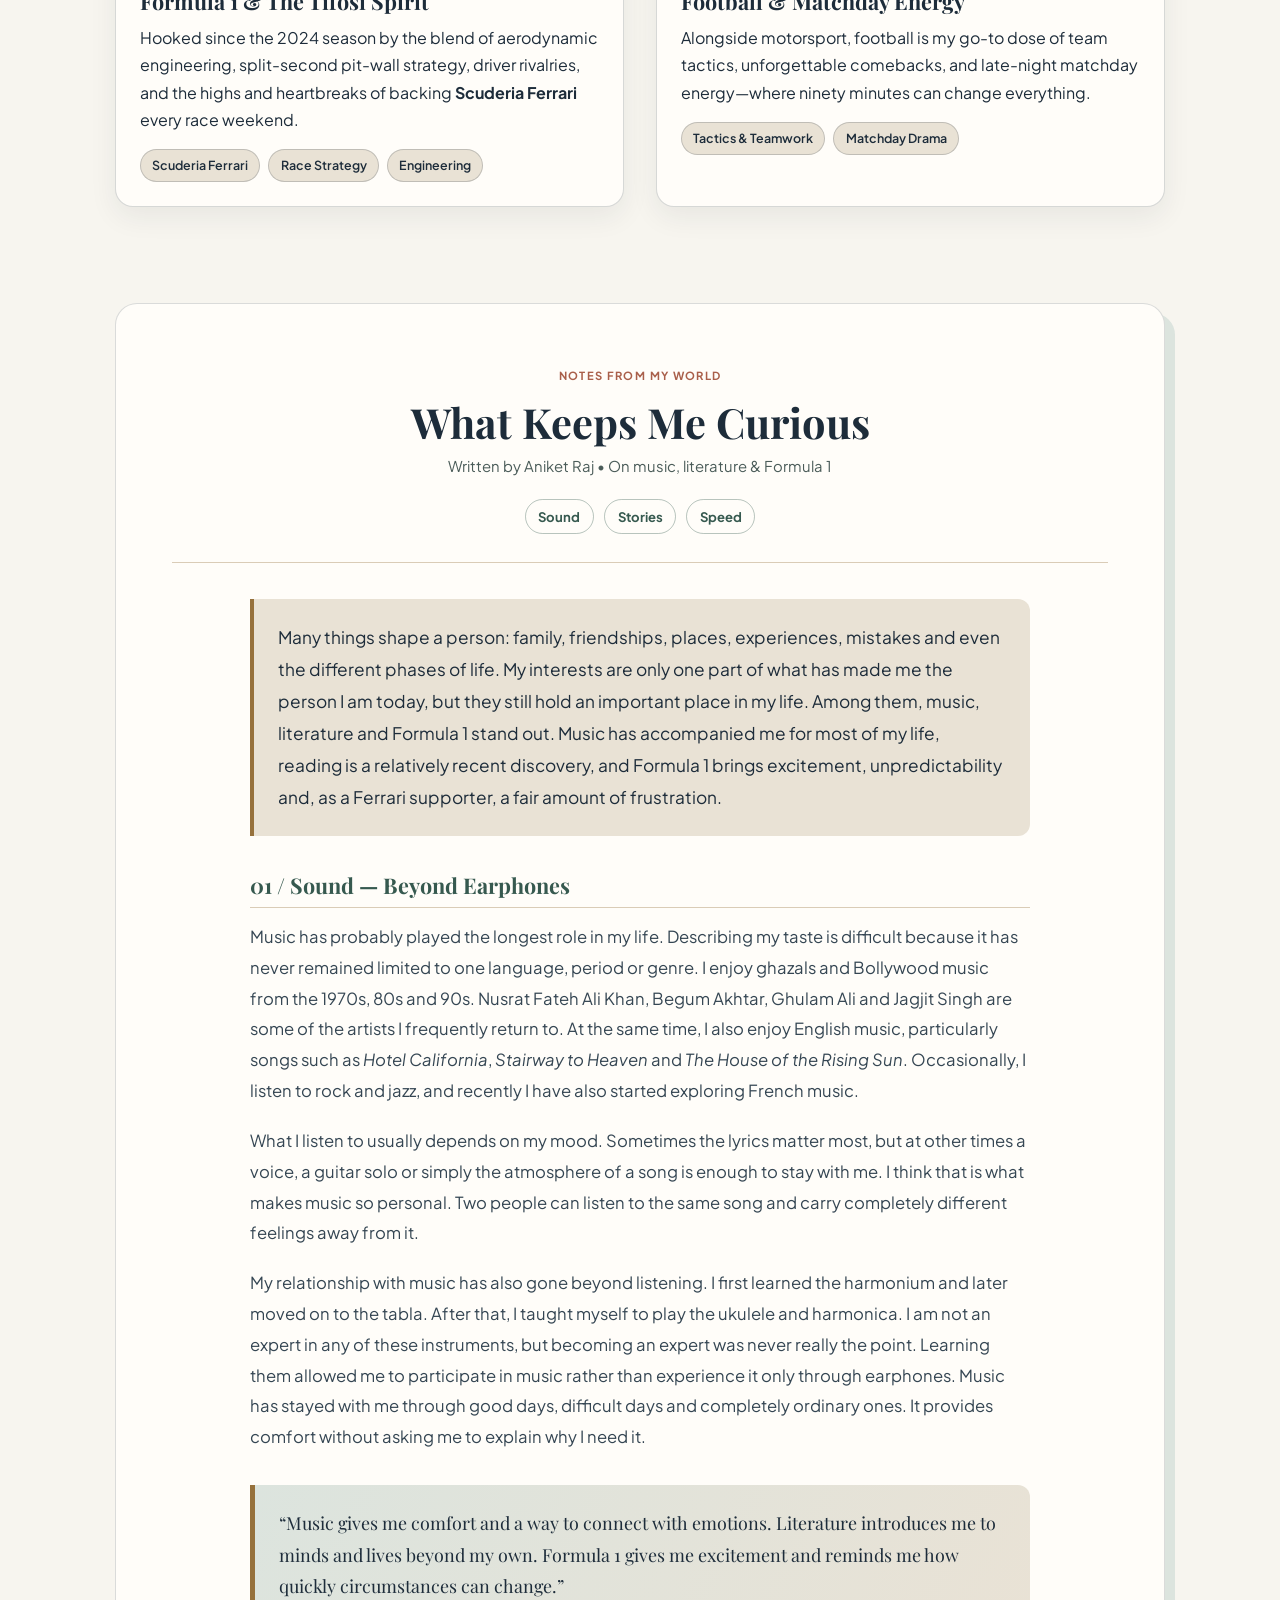
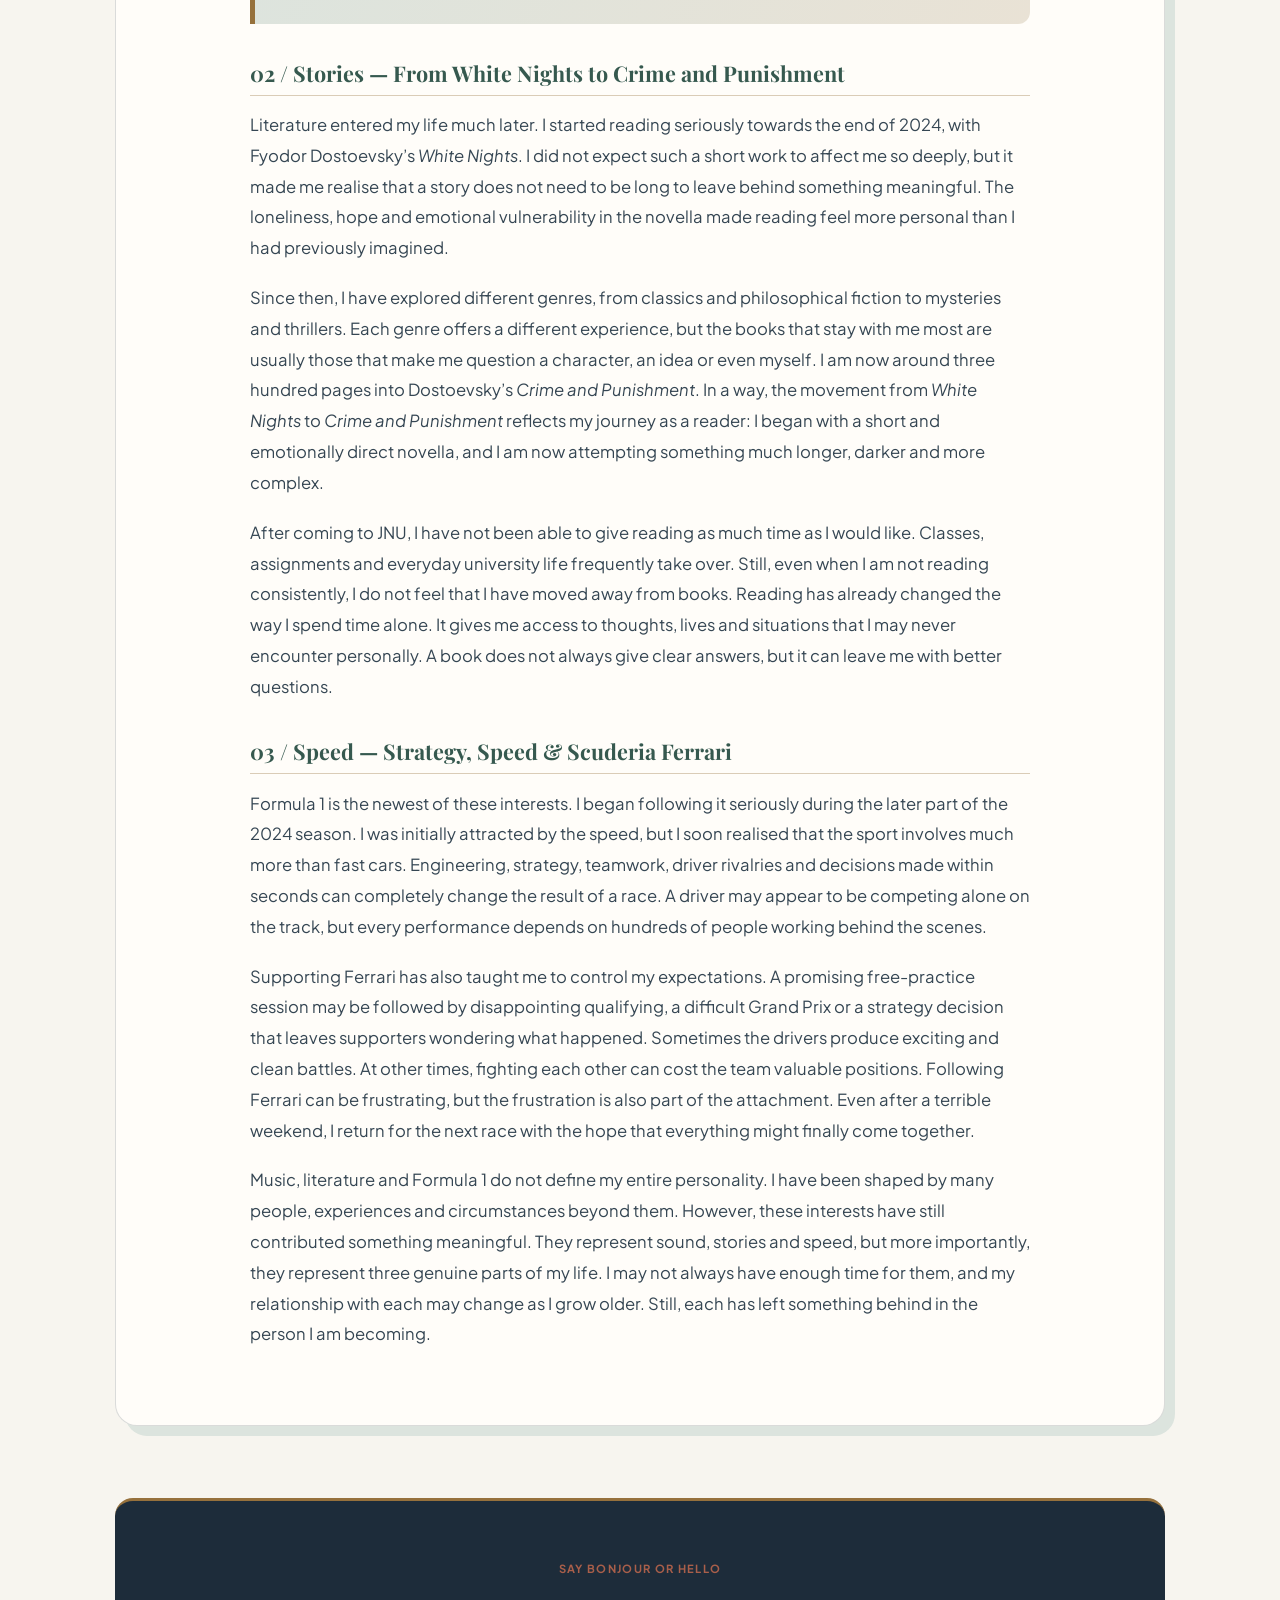
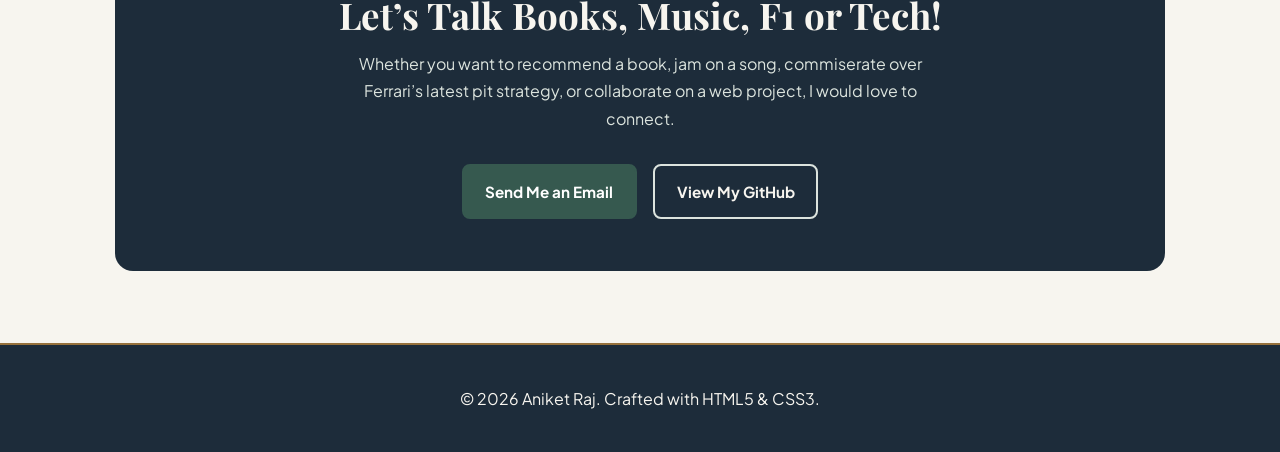
==== commit 05d9185b: "Fix GitHub profile link in projects page" ====
--- a/projects.html
+++ b/projects.html
@@ -324,7 +324,7 @@
 				</p>
 				<div class="hero-buttons">
 					<a href="mailto:your.email@example.com" class="btn btn-coral">Send Me an Email</a>
-					<a href="https://github.com/yourusername" target="_blank" rel="noopener noreferrer" class="btn btn-light-outline">View My GitHub</a>
+					<a href="https://github.com/rajaniket2k07-coder" target="_blank" rel="noopener noreferrer" class="btn btn-light-outline">View My GitHub</a>
 				</div>
 			</section>
 		</main>
@@ -334,186 +334,3 @@
 		</footer>
 	</body>
 </html>
-
-
-
-
-
-
-
-
-
-
-
-
-
-
-
-
-
-
-
-
-
-
-
-
-
-
-
-
-
-
-
-
-
-
-
-
-
-
-
-
-
-
-
-
-
-
-
-
-
-
-
-
-
-
-
-
-
-
-
-
-
-
-
-
-
-
-
-
-
-
-
-
-
-
-
-
-
-
-
-
-
-
-
-
-
-
-
-
-
-
-
-
-
-
-
-
-
-
-
-
-
-
-
-
-
-
-
-
-
-
-
-
-
-
-
-
-
-
-
-
-
-
-
-
-
-
-
-
-
-
-
-
-
-
-
-
-
-
-
-
-
-
-
-
-
-
-
-
-
-
-
-
-
-
-
-
-
-
-
-
-
-
-
-
-
-
-
-
-
-
-
-
-
-
-
-
-
-
-n
-
-
-
-
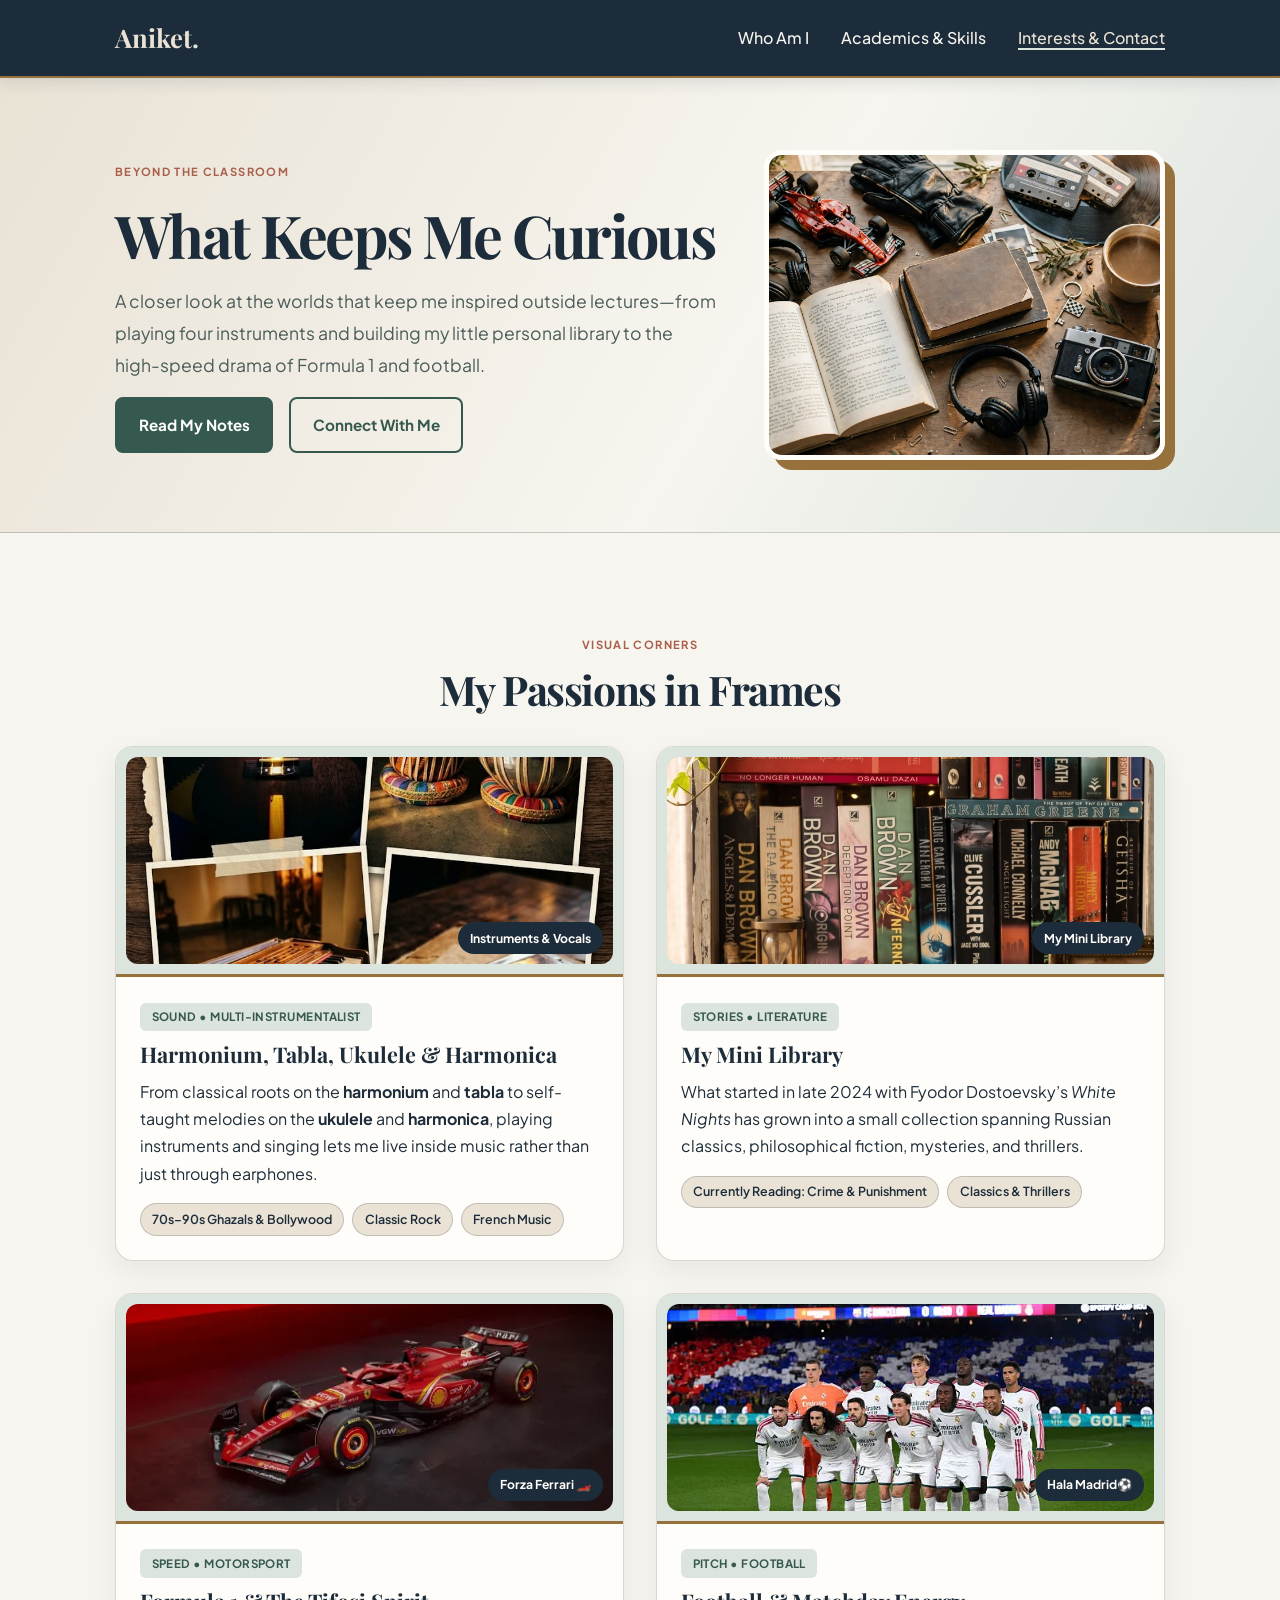
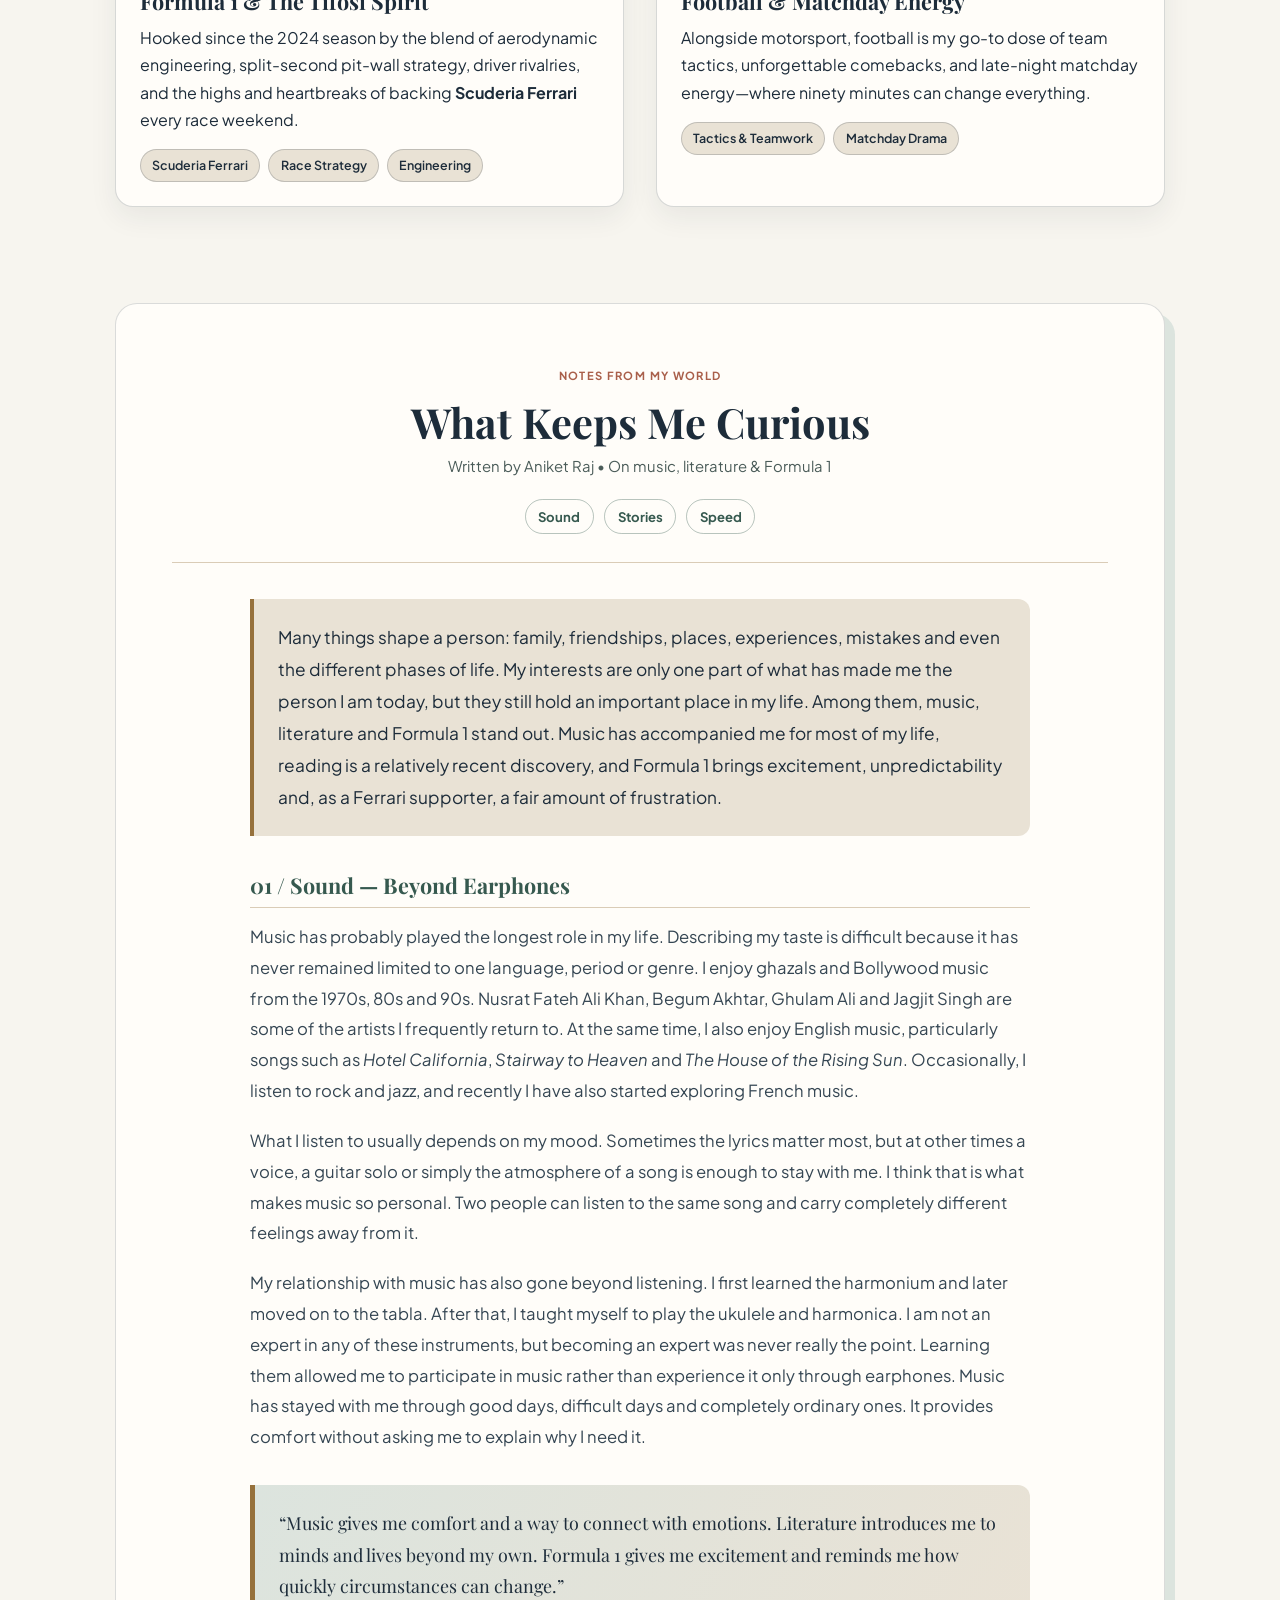
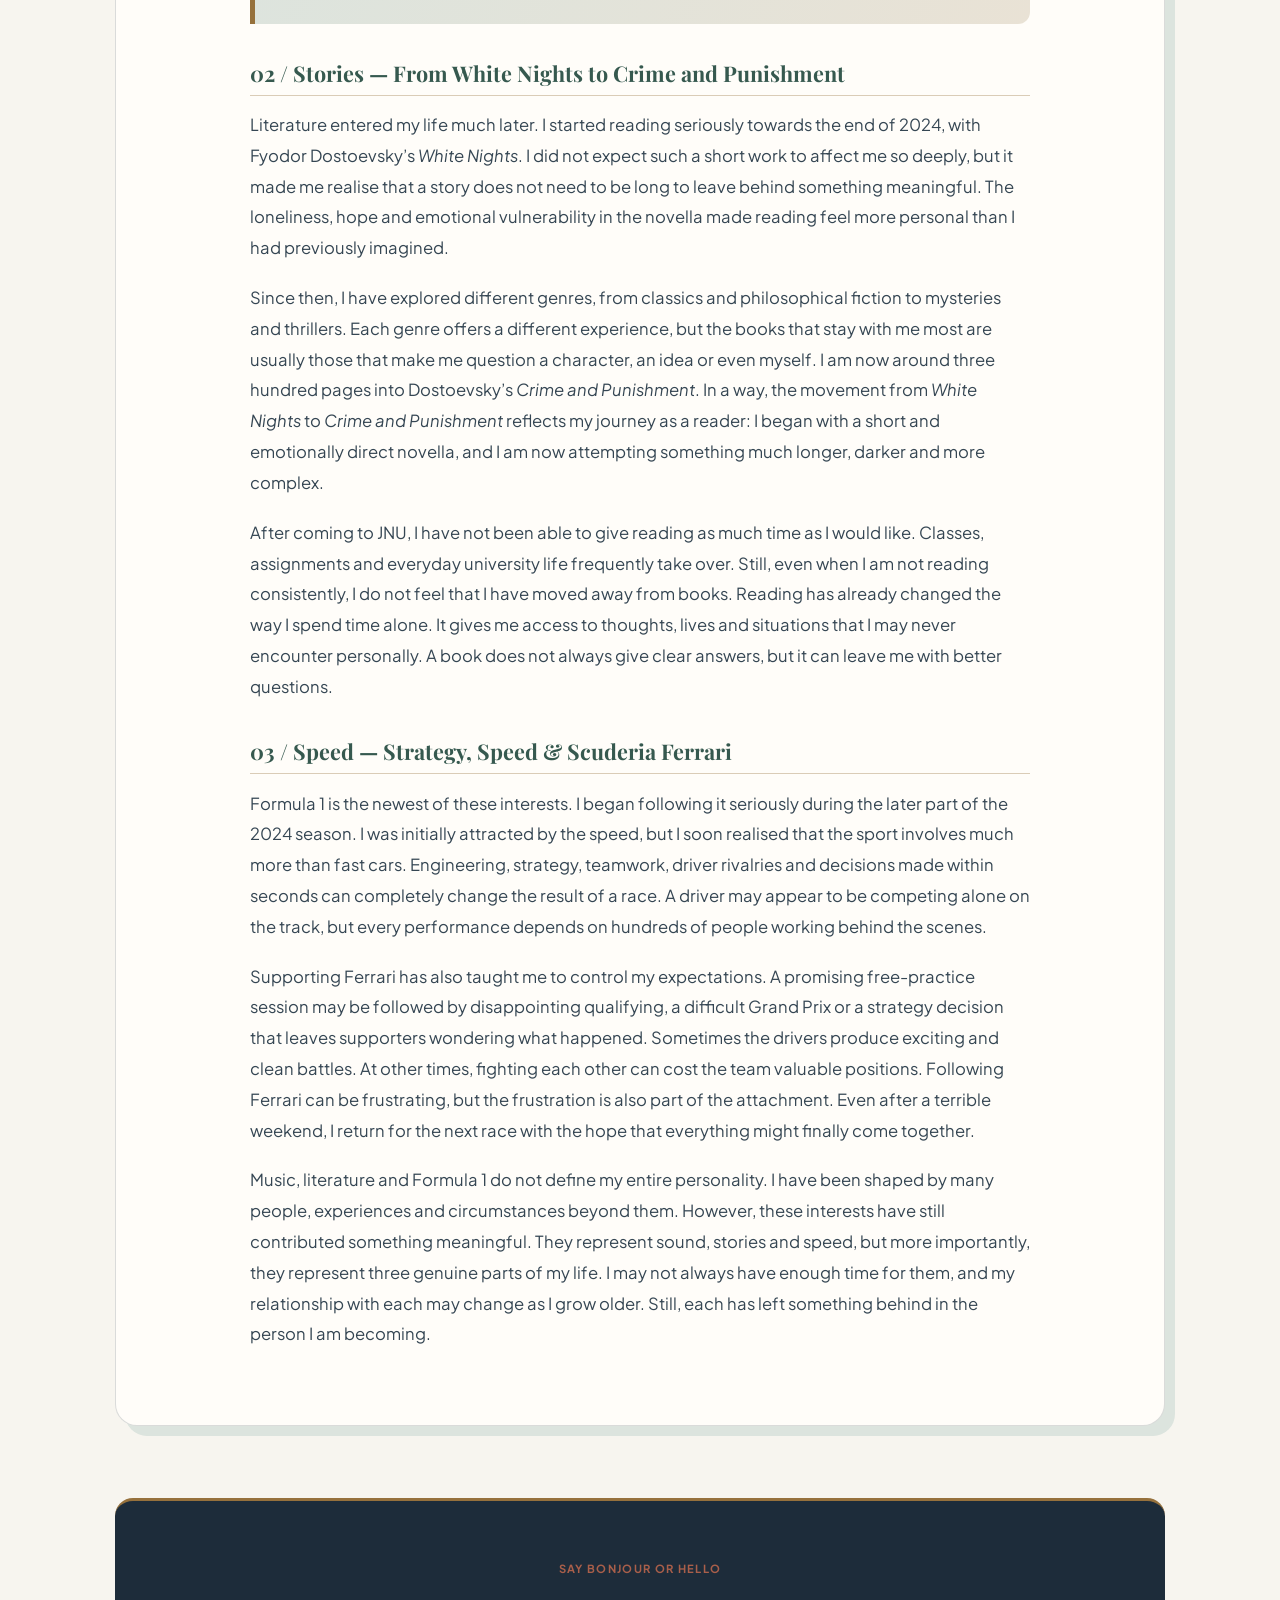
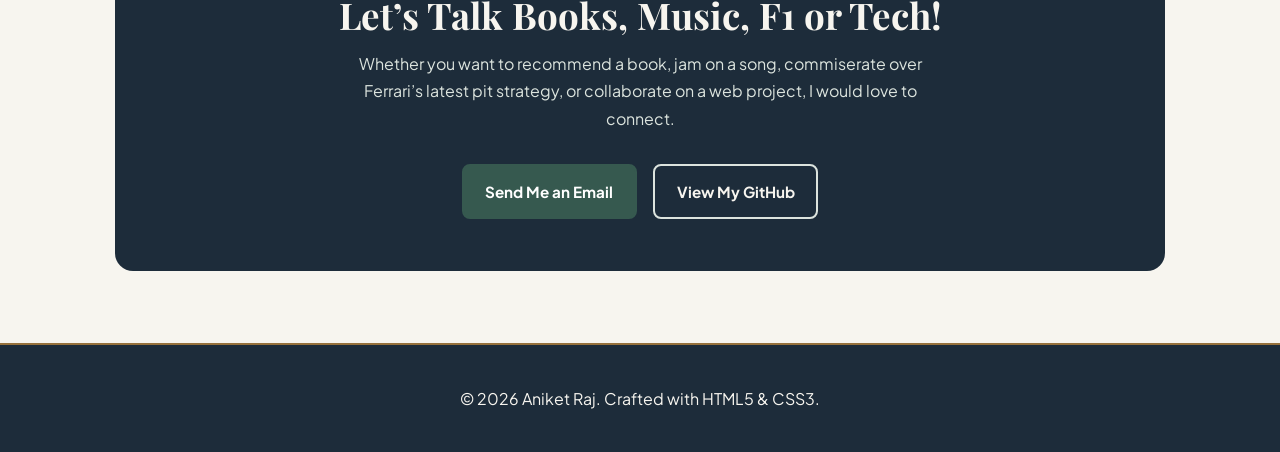
==== commit eeca56a5: "Update projects page navigation label" ====
--- a/projects.html
+++ b/projects.html
@@ -19,7 +19,7 @@
 						<li><a href="index.html">Who Am I</a></li>
 						<li><a href="resume.html">Academics & Skills</a></li>
 						<li>
-							<a href="projects.html" class="active">Beyond the Classroom</a>
+							<a href="projects.html" class="active">Interests & Contact</a>
 						</li>
 					</ul>
 				</nav>
@@ -323,7 +323,7 @@
 					collaborate on a web project, I would love to connect.
 				</p>
 				<div class="hero-buttons">
-					<a href="mailto:your.email@example.com" class="btn btn-coral">Send Me an Email</a>
+					<a href="mailto:rajaniket2k07@gmail.com" class="btn btn-coral">Send Me an Email</a>
 					<a href="https://github.com/rajaniket2k07-coder" target="_blank" rel="noopener noreferrer" class="btn btn-light-outline">View My GitHub</a>
 				</div>
 			</section>
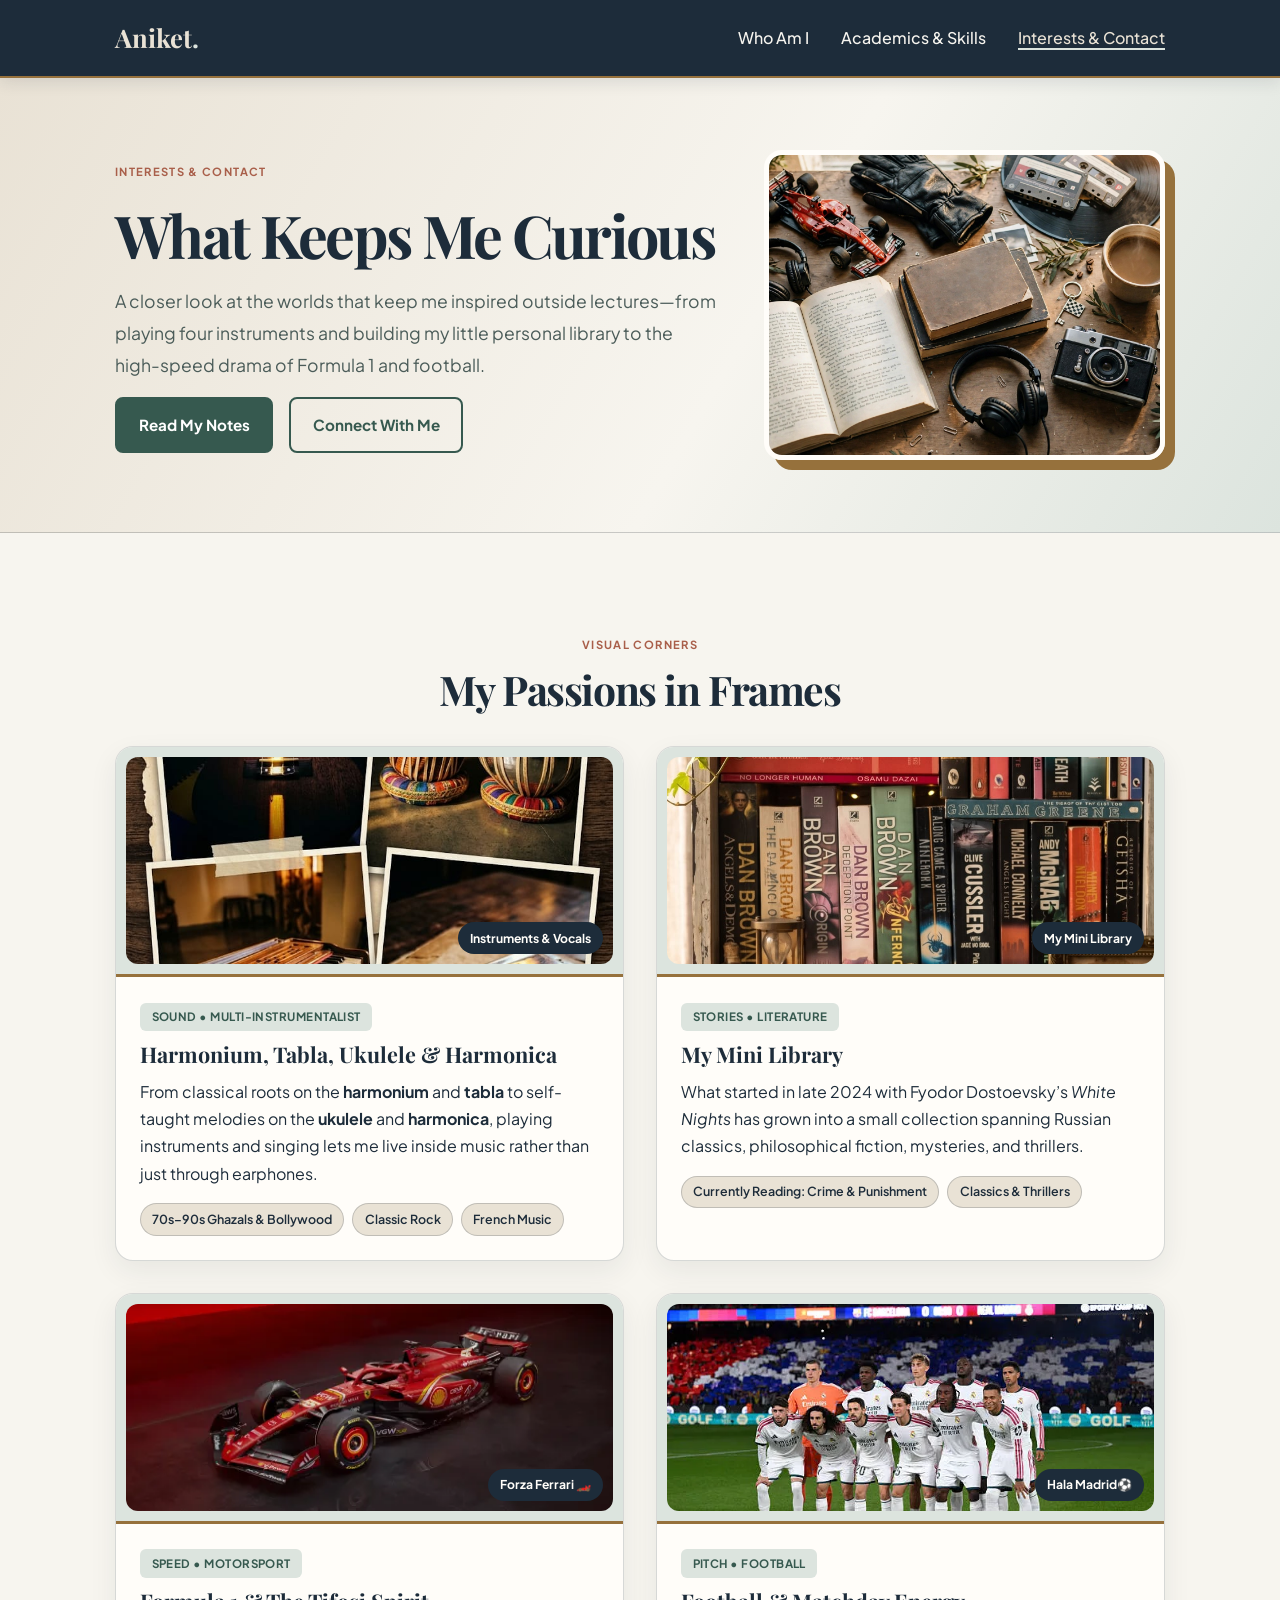
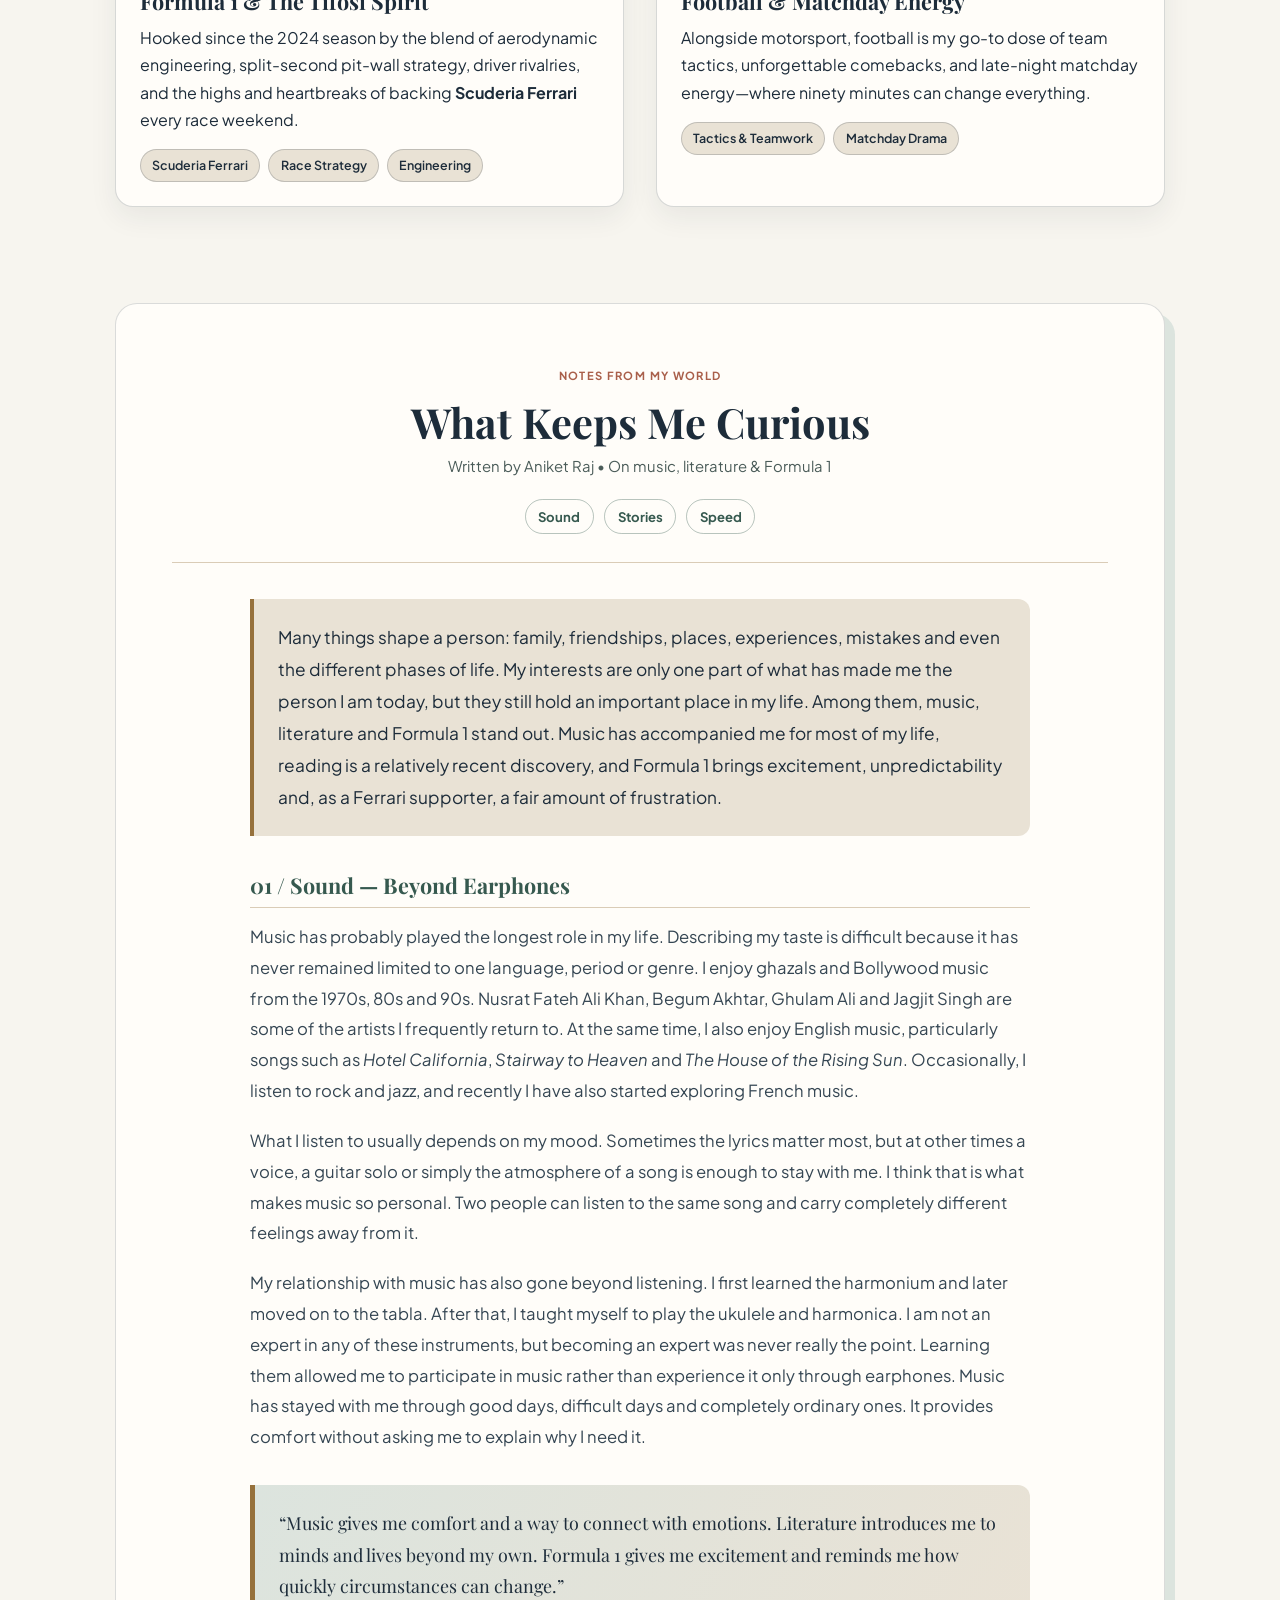
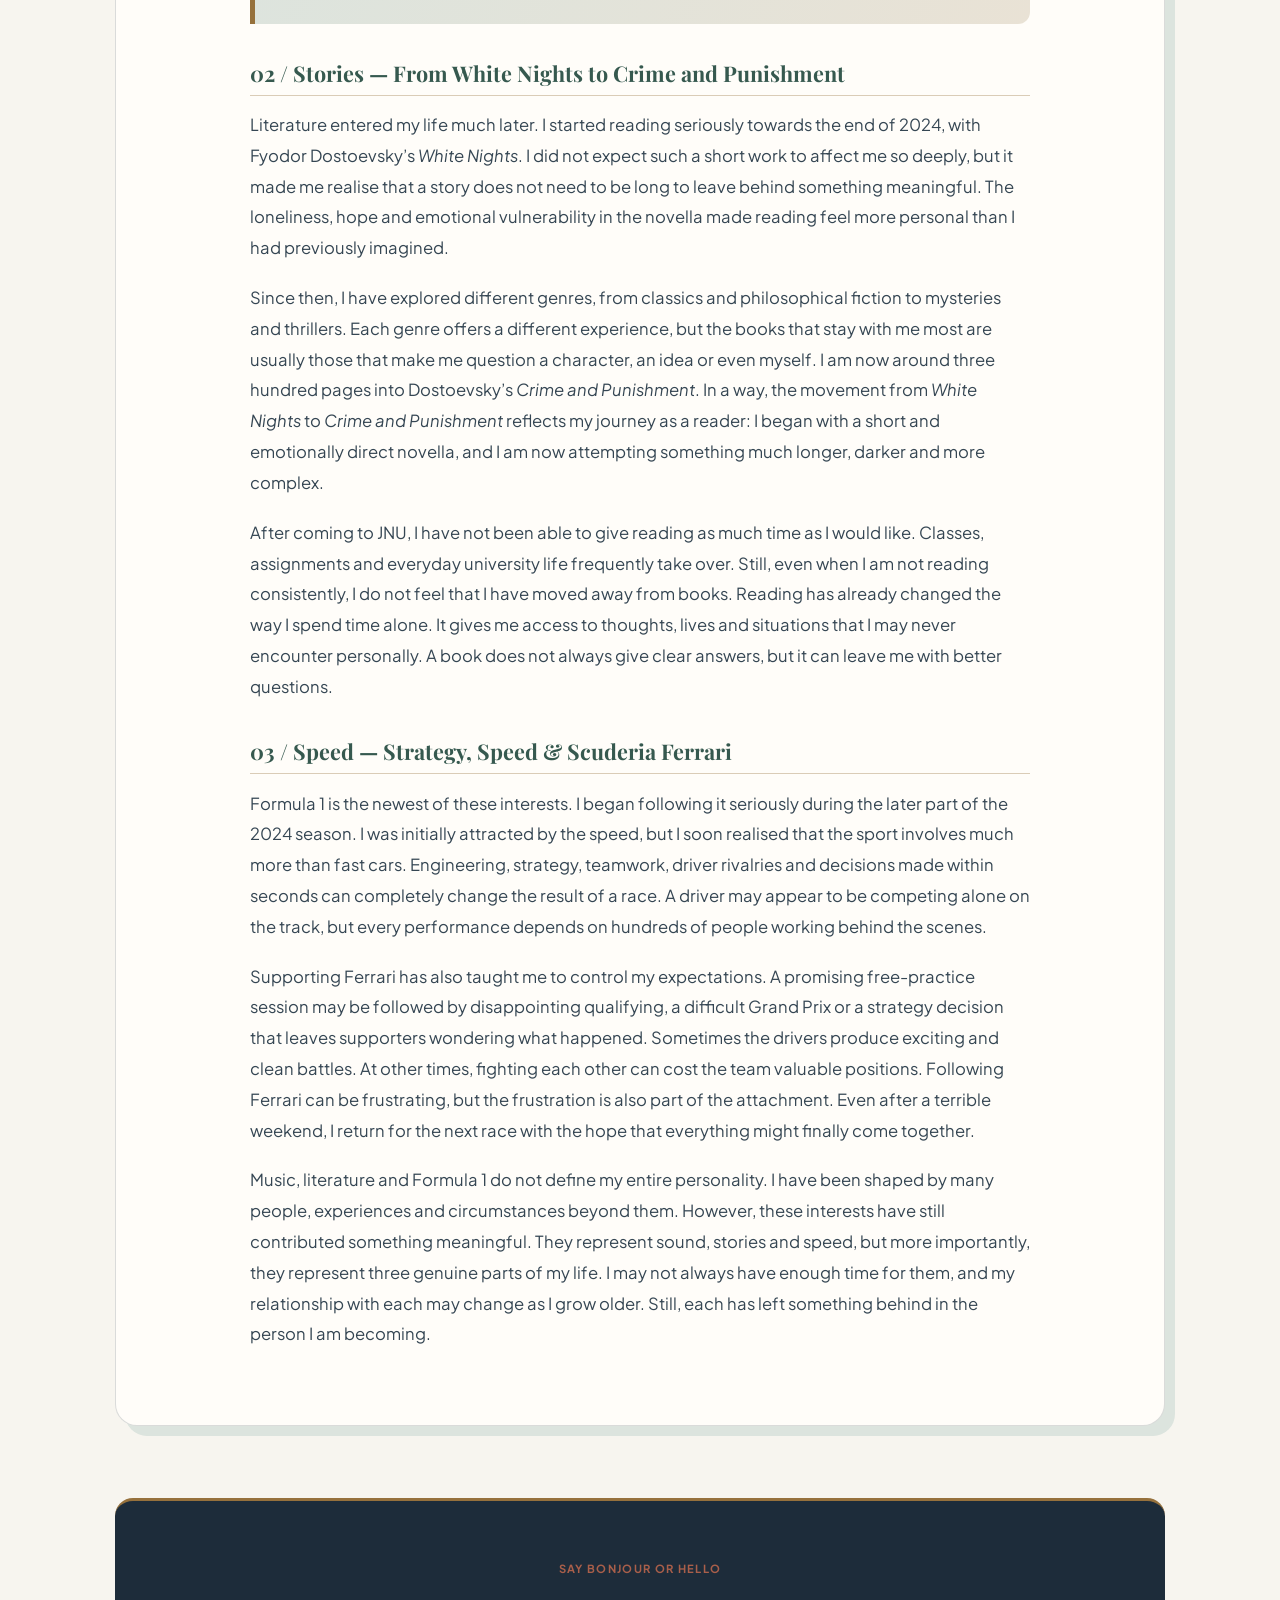
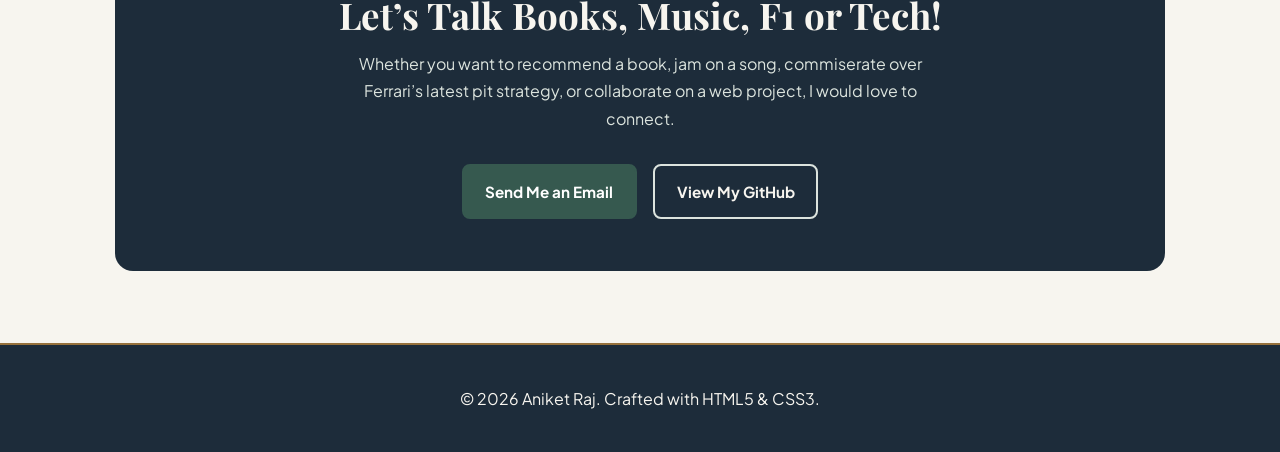
==== commit 54ad02d4: "Align projects page hero label with navigation" ====
--- a/projects.html
+++ b/projects.html
@@ -29,7 +29,7 @@
 		<section id="interests-hero">
 			<div class="container interests-hero-grid">
 				<div class="interests-hero-text">
-					<span class="coral-badge">Beyond the Classroom</span>
+					<span class="coral-badge">Interests &amp; Contact</span>
 					<h1>What Keeps Me Curious</h1>
 					<p>
 						A closer look at the worlds that keep me inspired
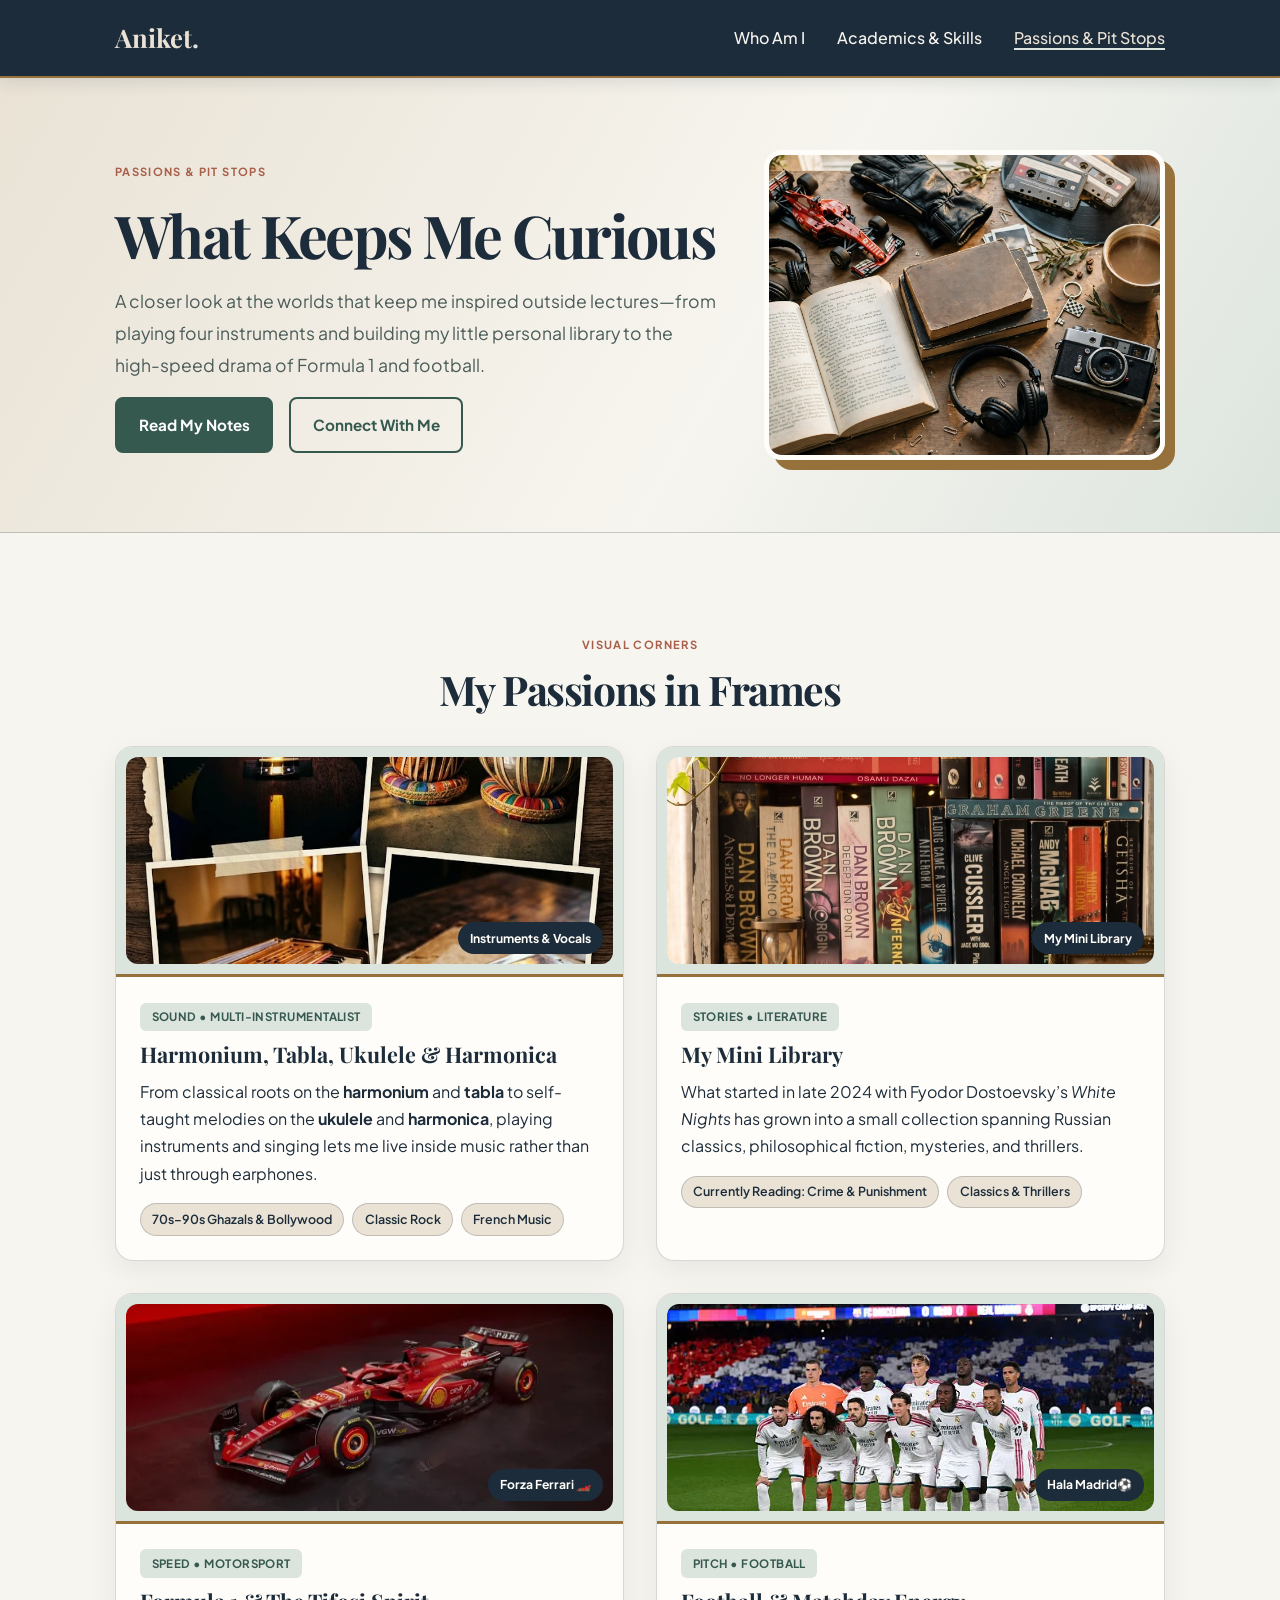
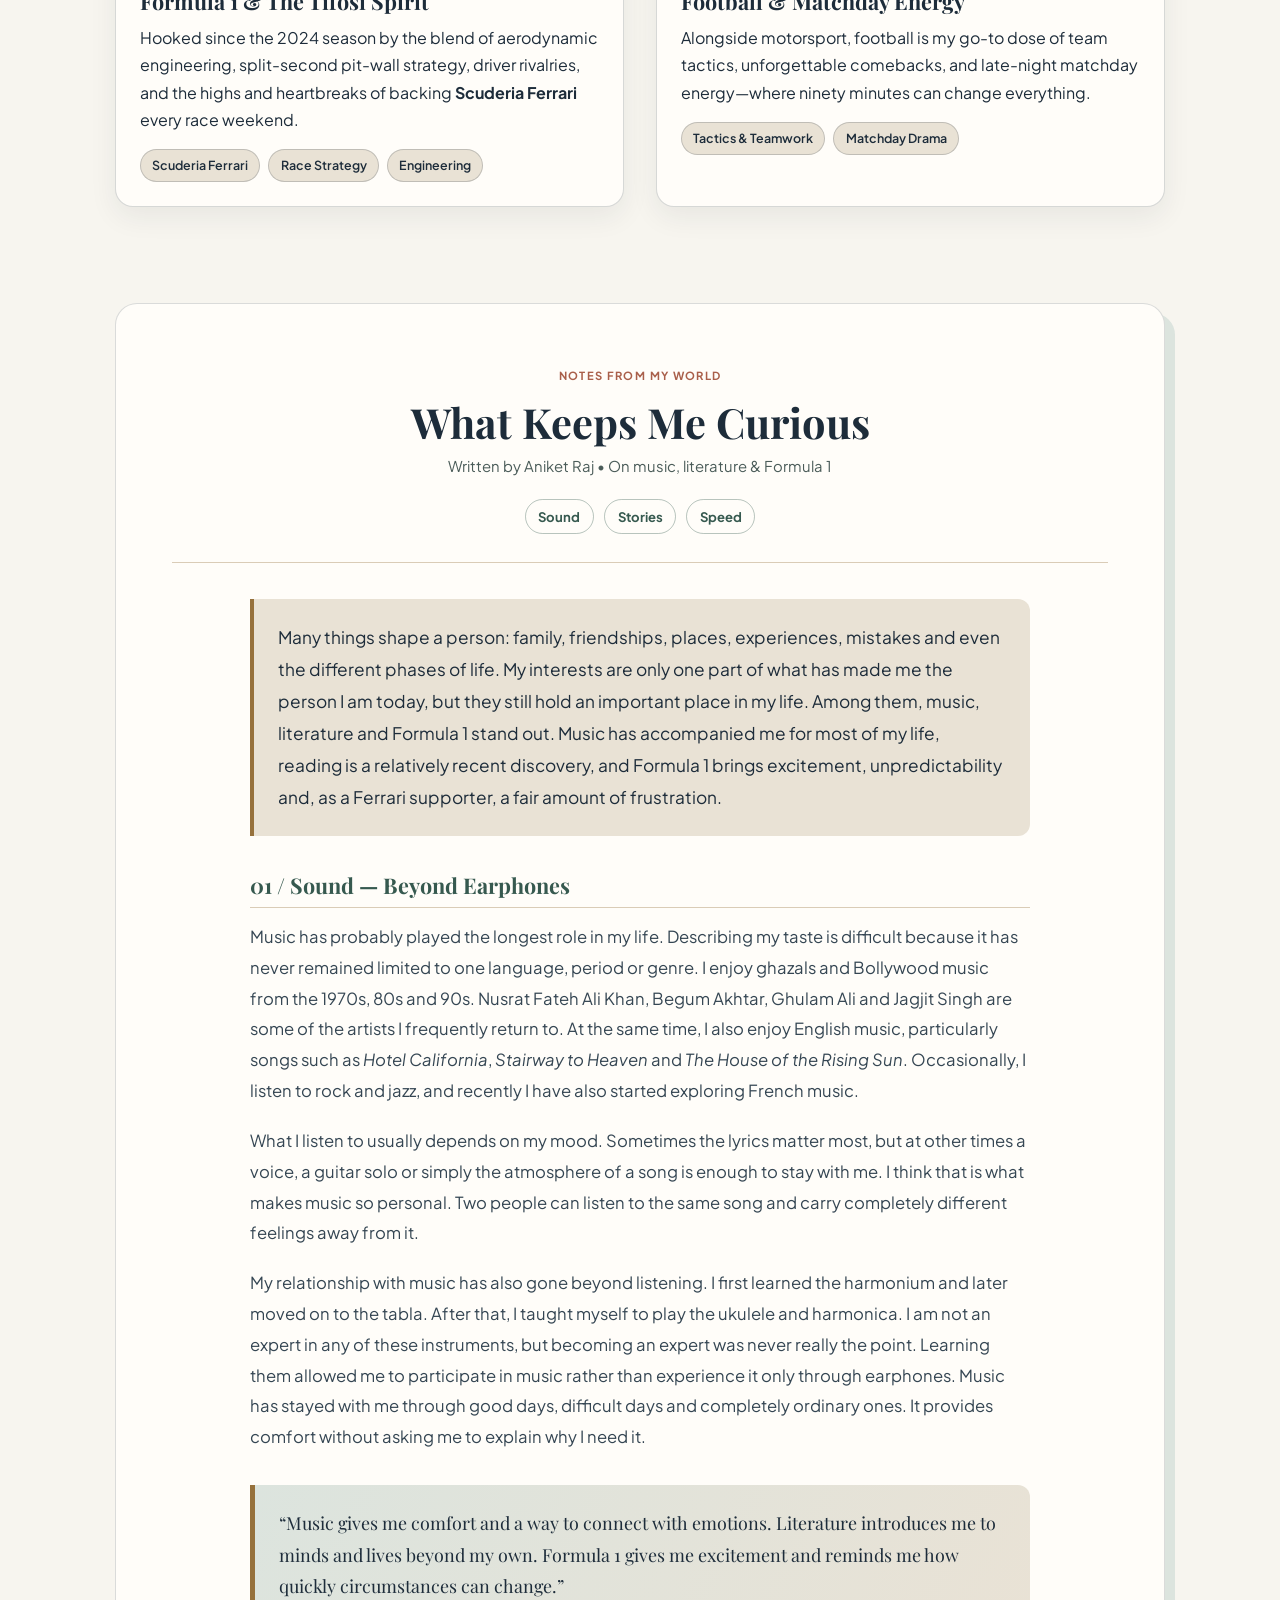
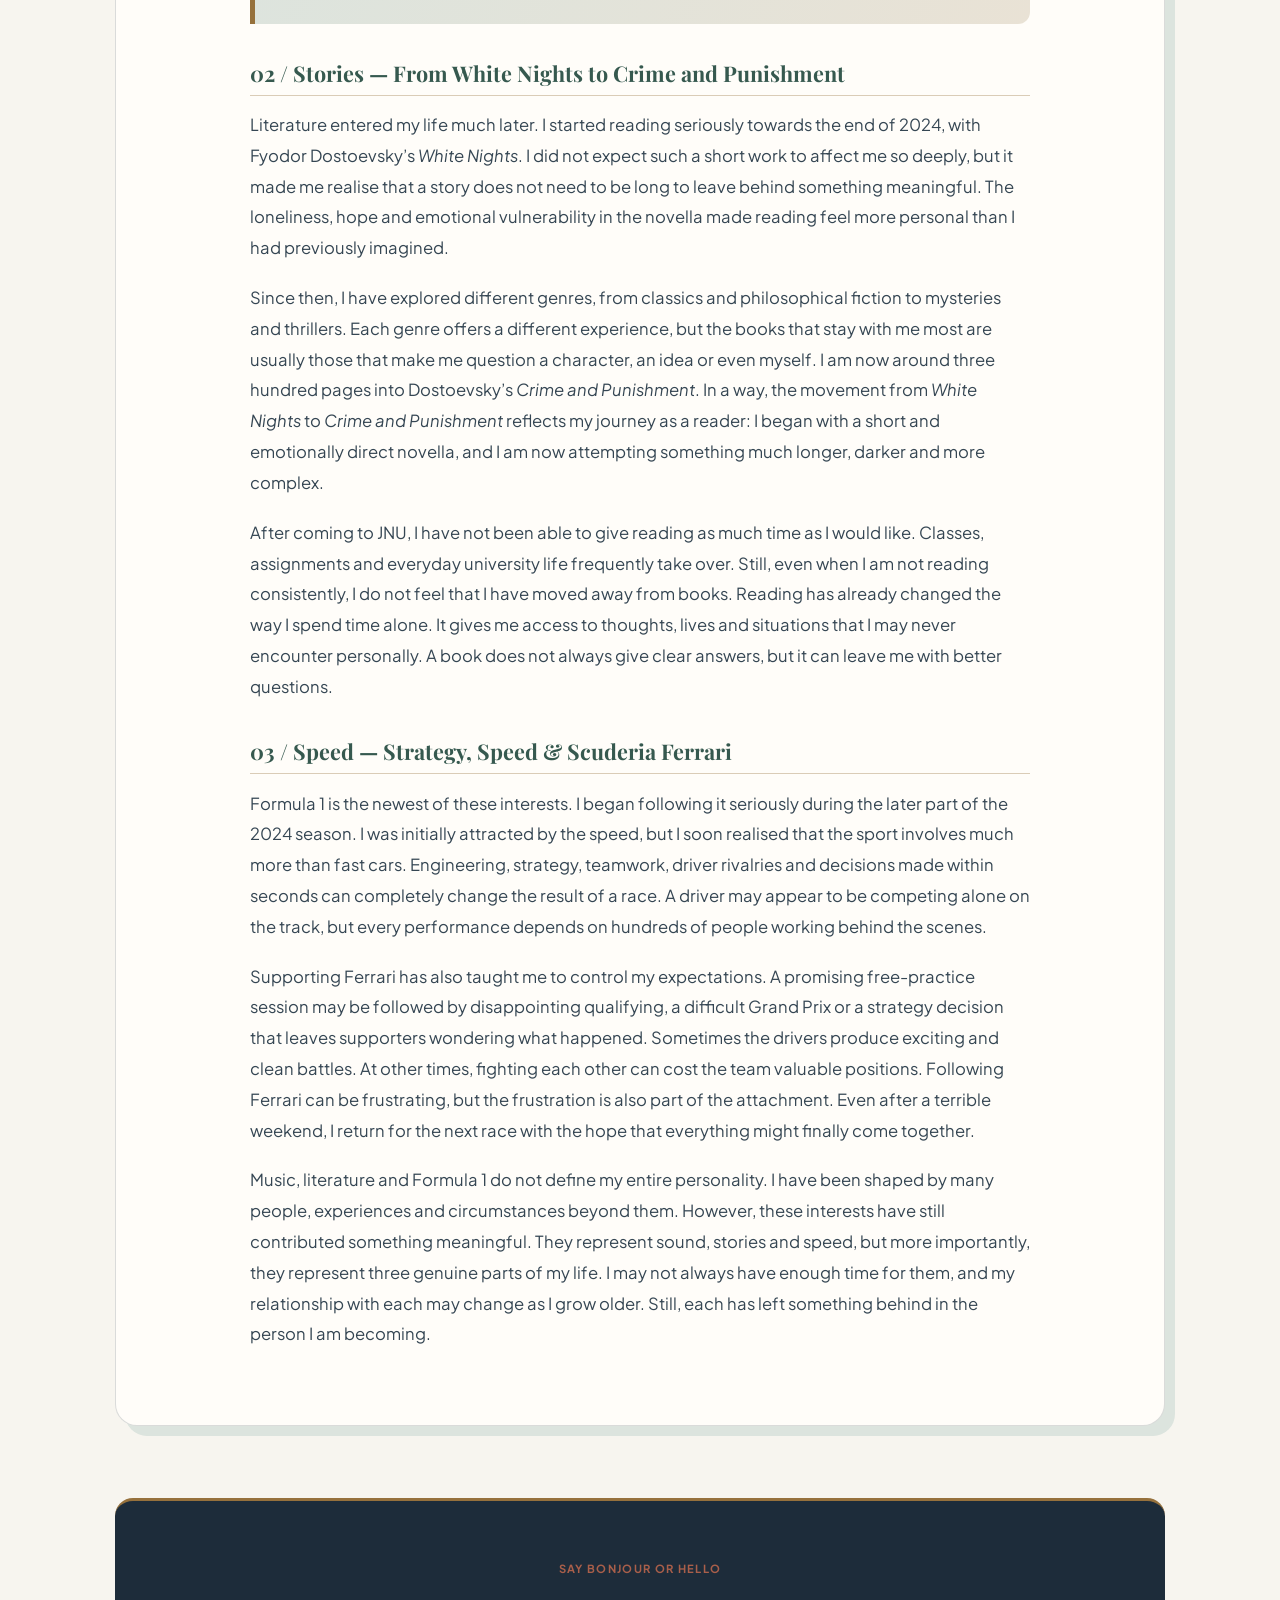
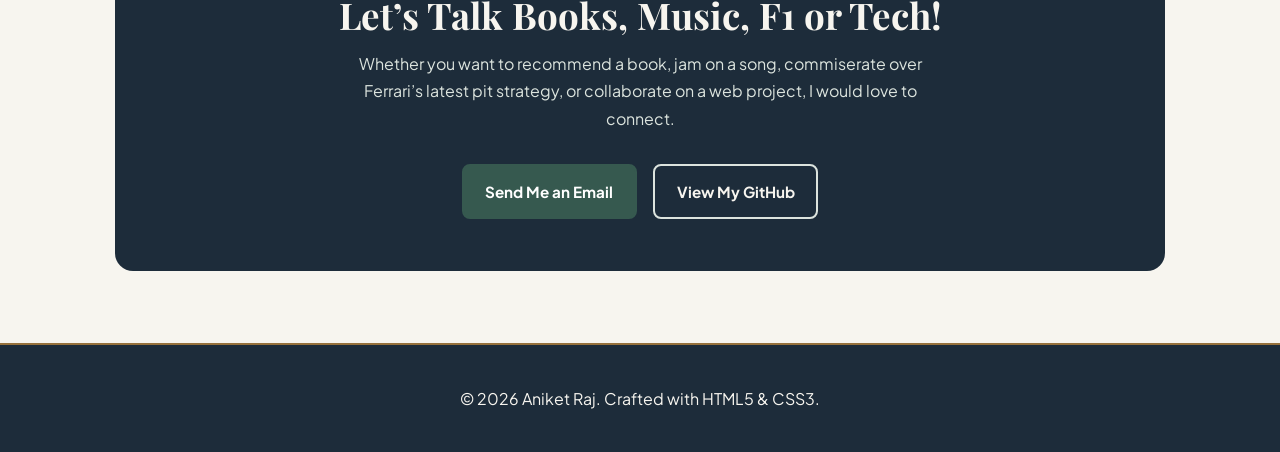
==== commit 649ef10f: "Rename projects page to Passions & Pit Stops" ====
--- a/projects.html
+++ b/projects.html
@@ -19,7 +19,7 @@
 						<li><a href="index.html">Who Am I</a></li>
 						<li><a href="resume.html">Academics & Skills</a></li>
 						<li>
-							<a href="projects.html" class="active">Interests & Contact</a>
+							<a href="projects.html" class="active">Passions &amp; Pit Stops</a>
 						</li>
 					</ul>
 				</nav>
@@ -29,7 +29,7 @@
 		<section id="interests-hero">
 			<div class="container interests-hero-grid">
 				<div class="interests-hero-text">
-					<span class="coral-badge">Interests &amp; Contact</span>
+					<span class="coral-badge">Passions &amp; Pit Stops</span>
 					<h1>What Keeps Me Curious</h1>
 					<p>
 						A closer look at the worlds that keep me inspired
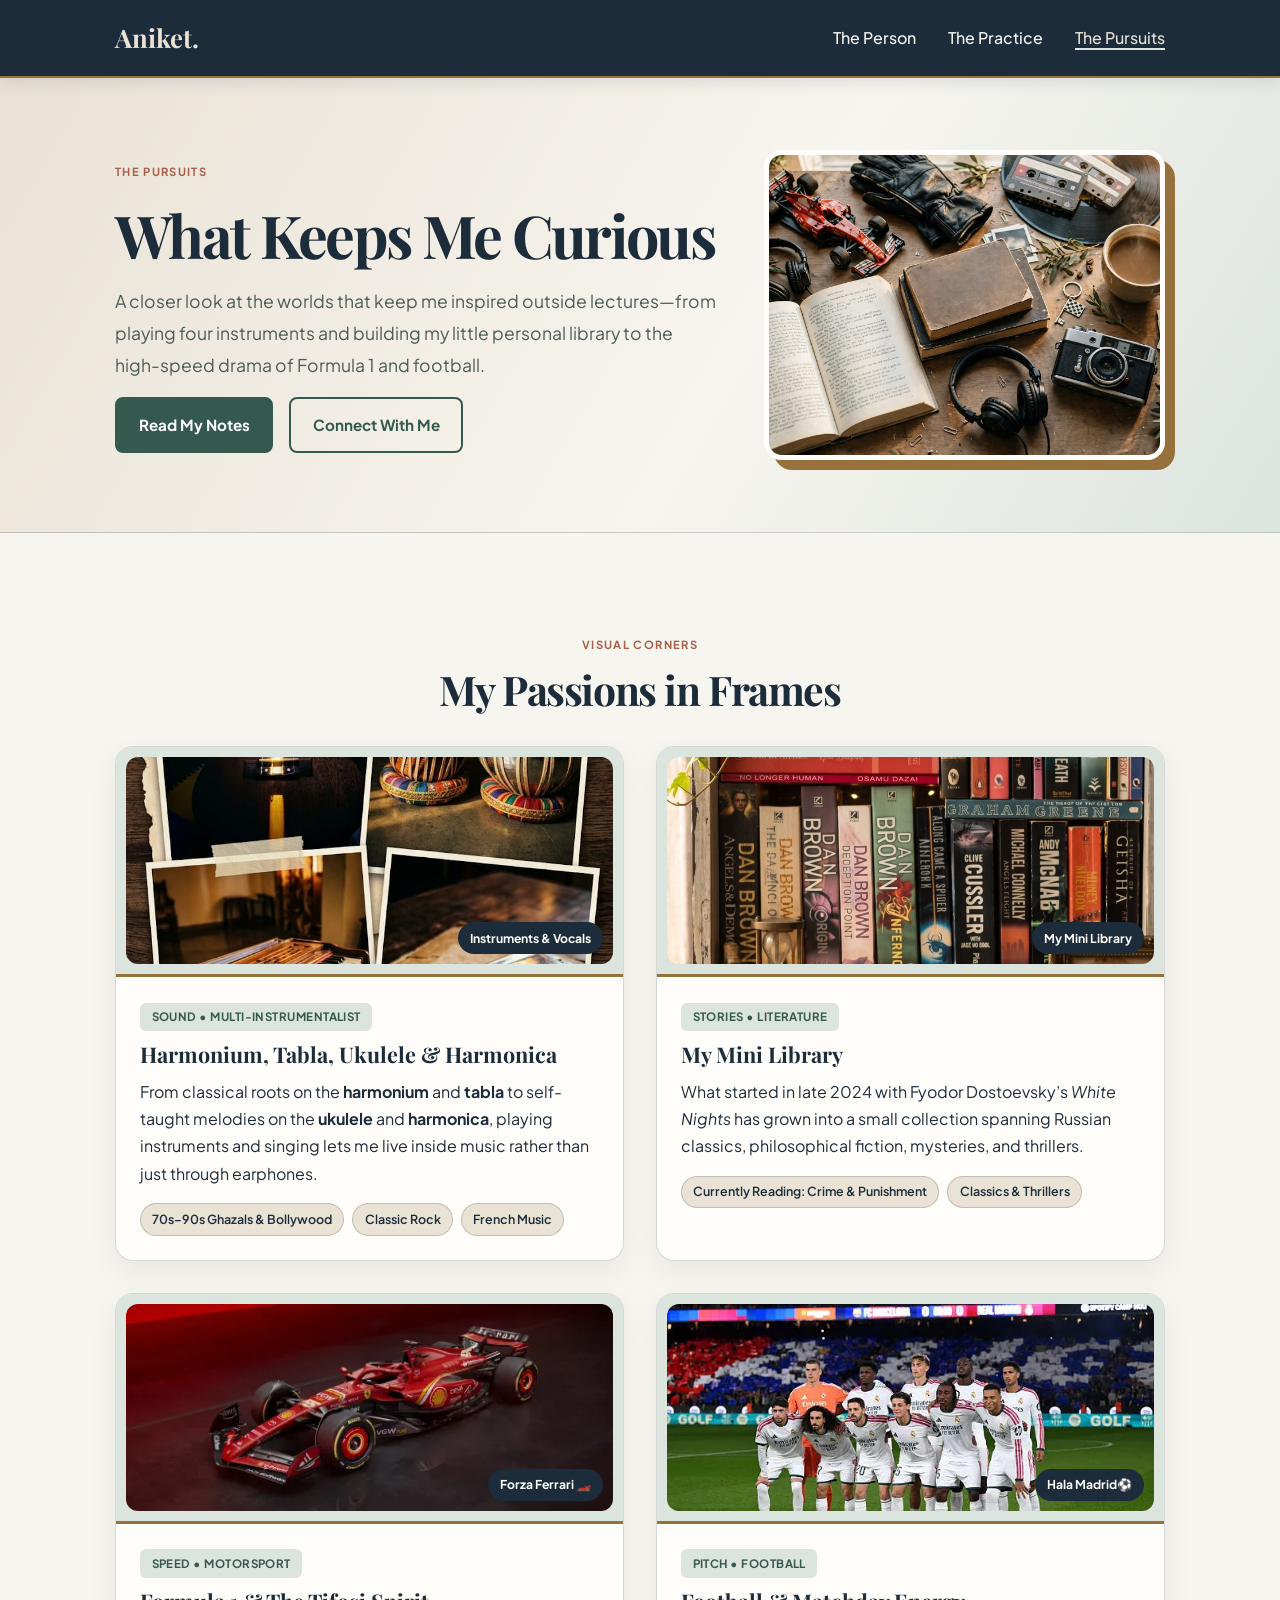
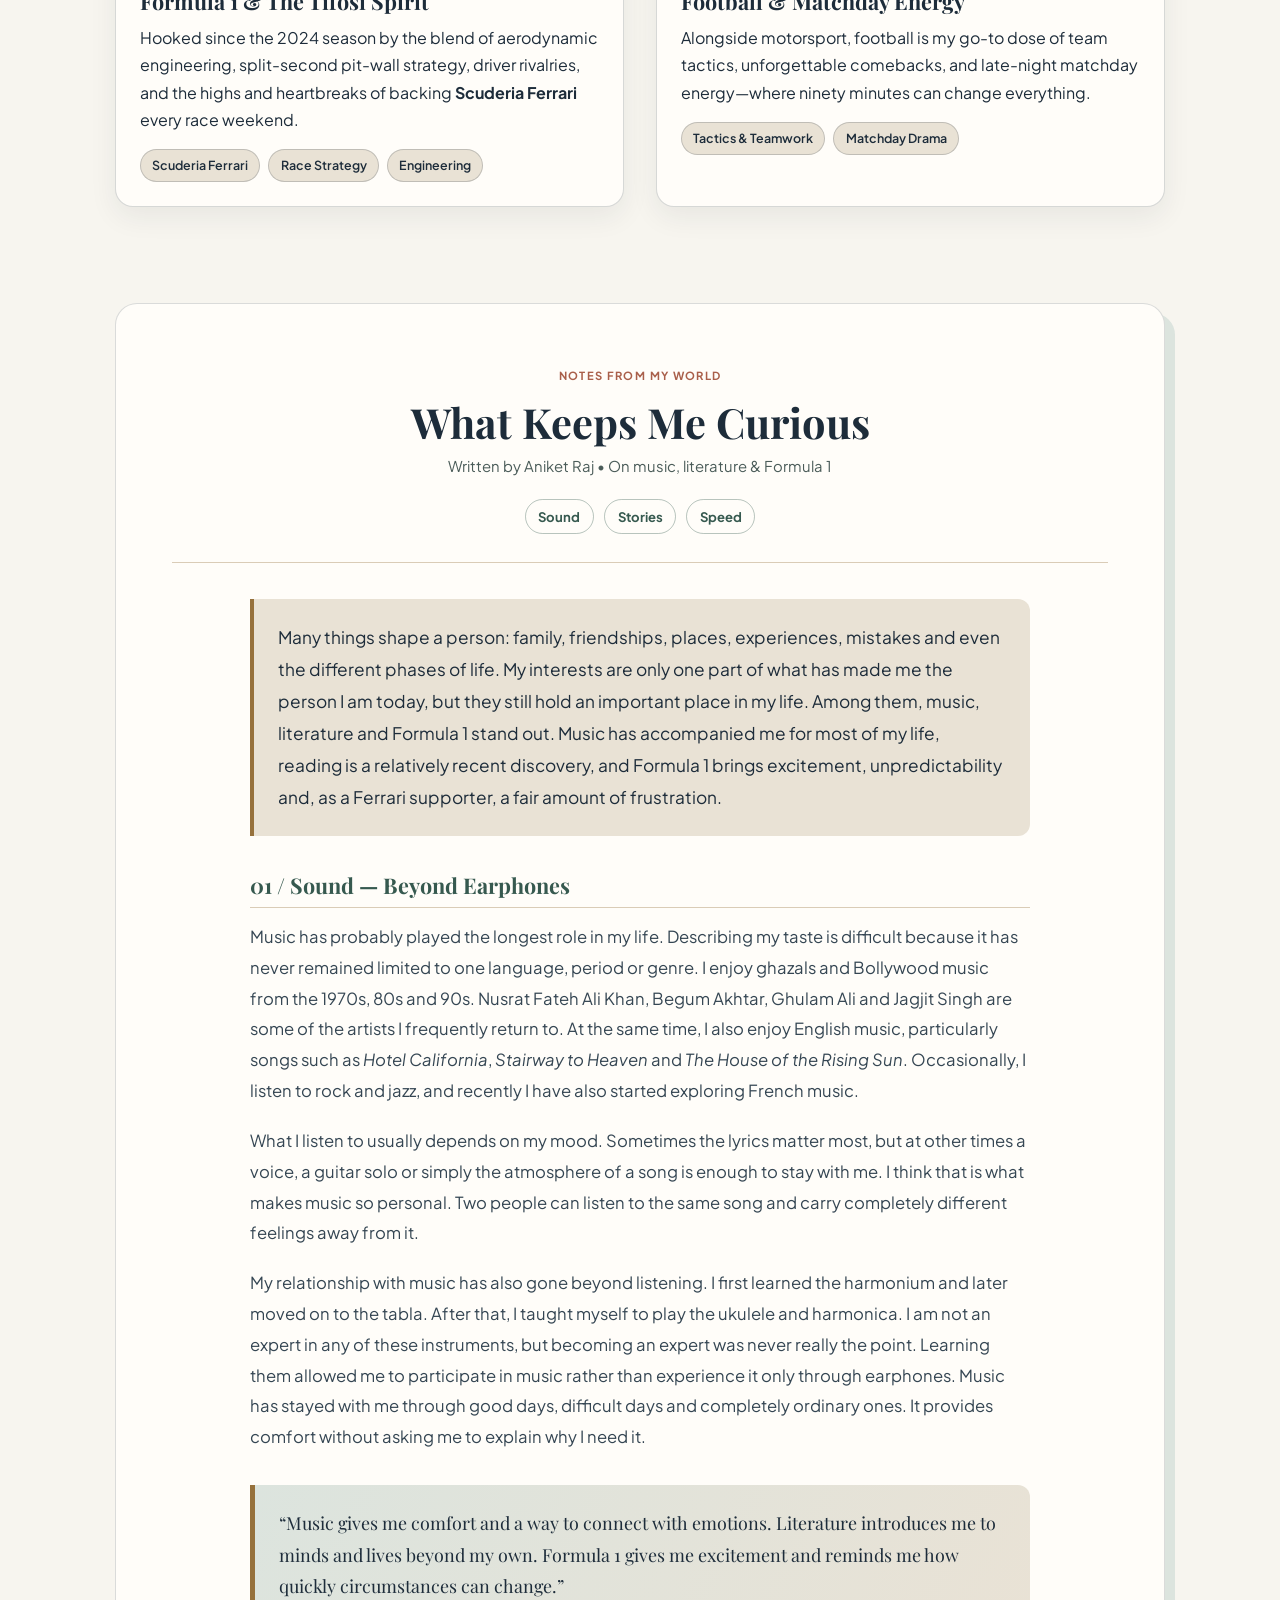
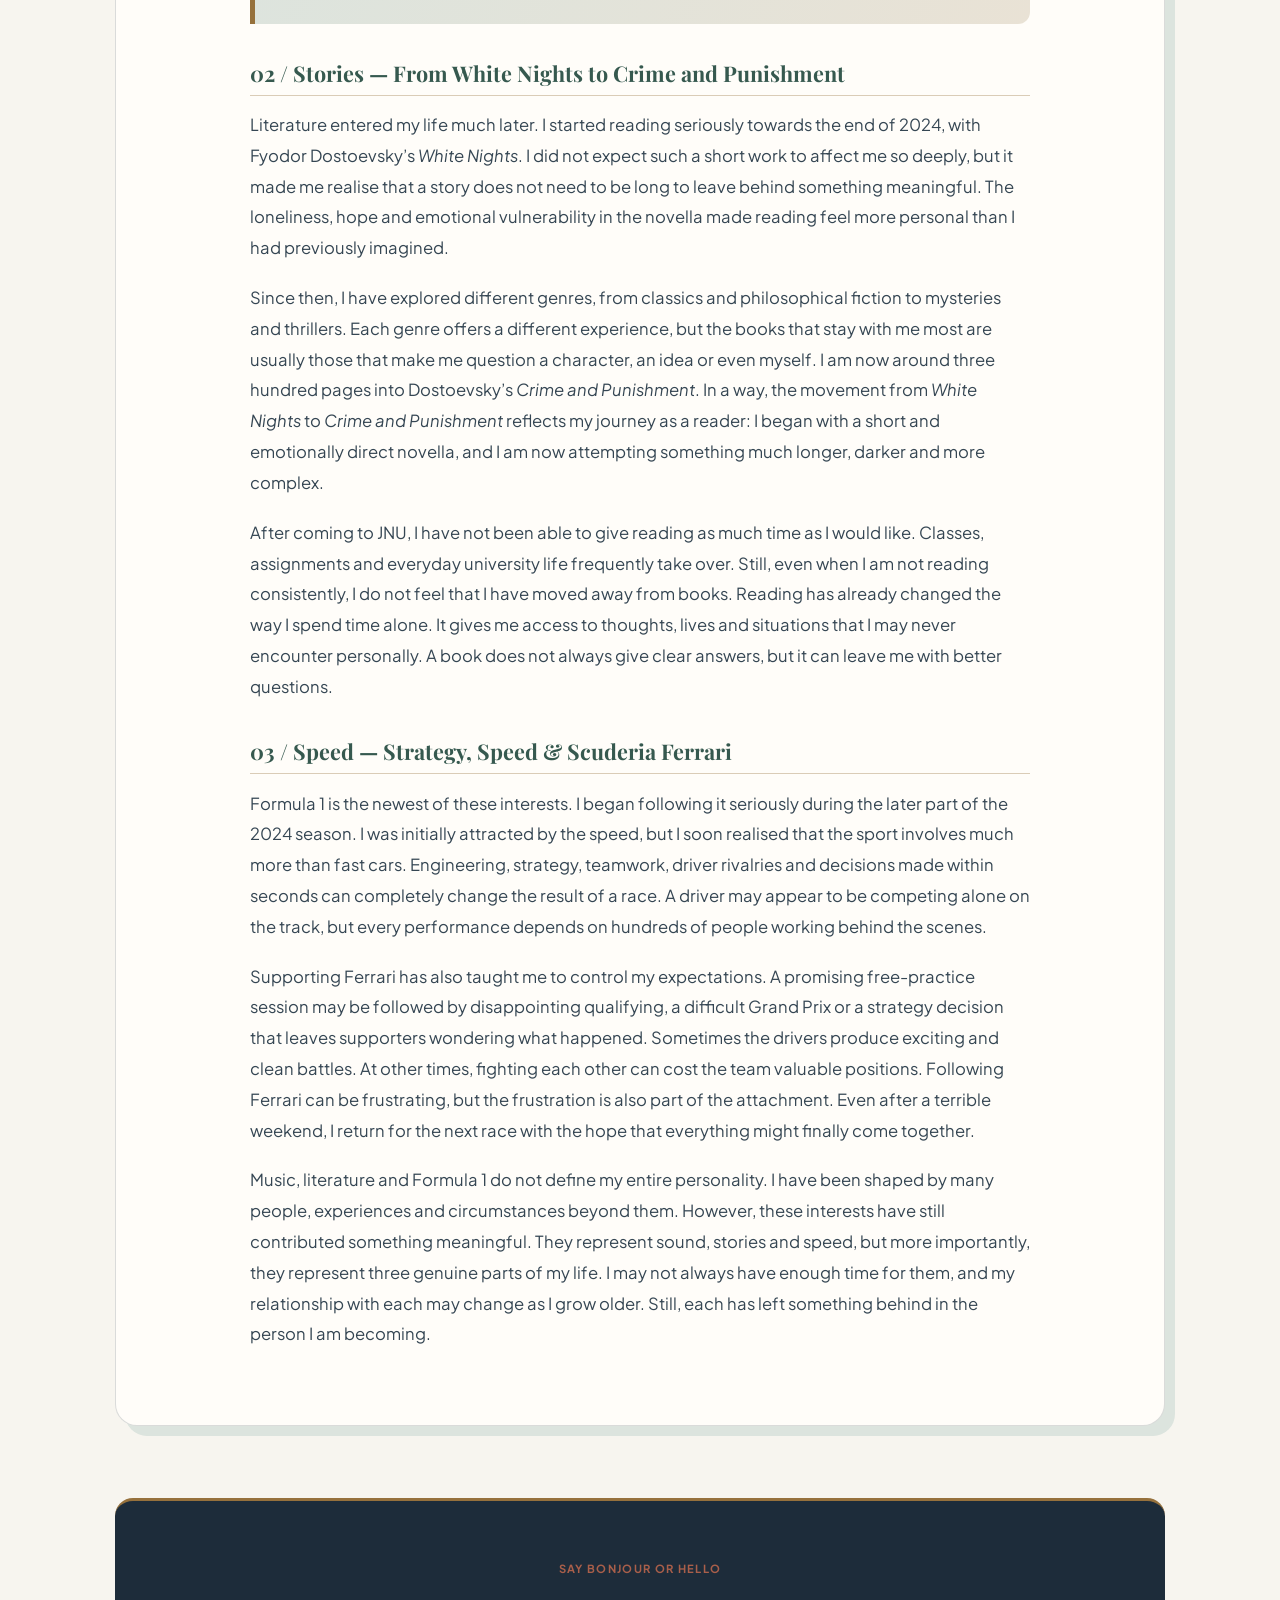
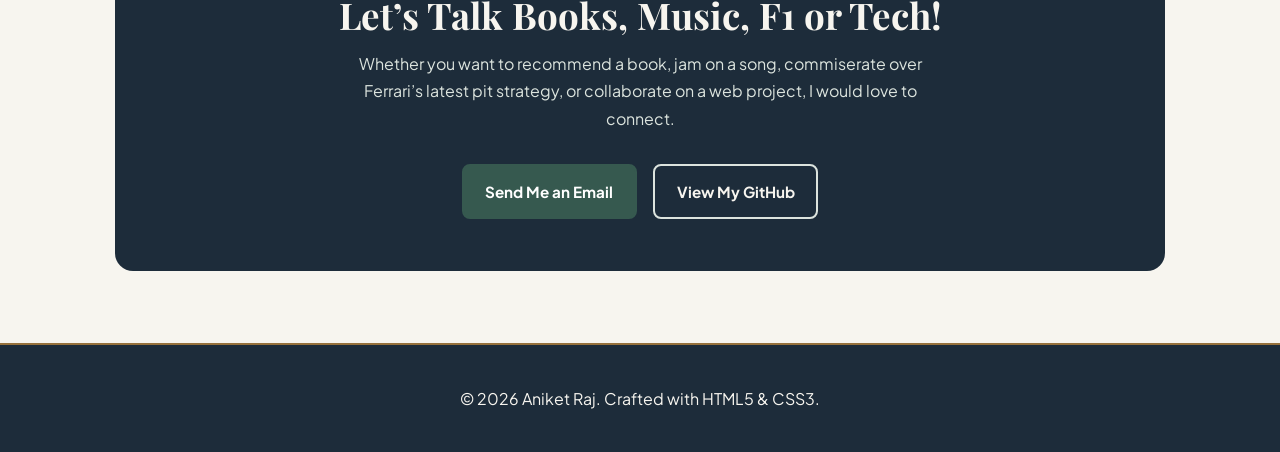
==== commit d866c30b: "Apply the editorial page theme across all pages with The Person, The Practice, and The Pursuits." ====
--- a/projects.html
+++ b/projects.html
@@ -3,7 +3,7 @@
 	<head>
 		<meta charset="UTF-8" />
 		<meta name="viewport" content="width=device-width, initial-scale=1.0" />
-		<title>Aniket Raj | Speed, Stories & Sound</title>
+		<title>Aniket Raj | The Pursuits</title>
 		<link
 			href="https://fonts.googleapis.com/css2?family=Playfair+Display:ital,wght@0,600;0,700;1,500&family=Plus+Jakarta+Sans:wght@400;500;600;700&display=swap"
 			rel="stylesheet"
@@ -16,11 +16,9 @@
 				<a href="index.html" class="logo">Aniket<span>.</span></a>
 				<nav>
 					<ul class="nav-links">
-						<li><a href="index.html">Who Am I</a></li>
-						<li><a href="resume.html">Academics & Skills</a></li>
-						<li>
-							<a href="projects.html" class="active">Passions &amp; Pit Stops</a>
-						</li>
+						<li><a href="index.html">The Person</a></li>
+						<li><a href="resume.html">The Practice</a></li>
+						<li><a href="projects.html" class="active">The Pursuits</a></li>
 					</ul>
 				</nav>
 			</div>
@@ -29,7 +27,7 @@
 		<section id="interests-hero">
 			<div class="container interests-hero-grid">
 				<div class="interests-hero-text">
-					<span class="coral-badge">Passions &amp; Pit Stops</span>
+					<span class="coral-badge">The Pursuits</span>
 					<h1>What Keeps Me Curious</h1>
 					<p>
 						A closer look at the worlds that keep me inspired
@@ -63,10 +61,7 @@
 				<div class="passions-grid">
 					<article class="passion-card">
 						<div class="passion-img-frame">
-							<img
-								src="./music.jpeg"
-								alt="Ukulele, Harmonica, Harmonium and Tabla"
-							/>
+							<img src="./music.jpeg" alt="Ukulele, Harmonica, Harmonium and Tabla" />
 							<span class="photo-caption-tag">Instruments &amp; Vocals</span>
 						</div>
 						<div class="passion-card-body">
@@ -113,10 +108,7 @@
 
 					<article class="passion-card">
 						<div class="passion-img-frame">
-							<img
-								src="./f1.webp"
-								alt="Formula 1 and Scuderia Ferrari"
-							/>
+							<img src="./f1.webp" alt="Formula 1 and Scuderia Ferrari" />
 							<span class="photo-caption-tag">Forza Ferrari 🏎️</span>
 						</div>
 						<div class="passion-card-body">
@@ -334,3 +326,30 @@
 		</footer>
 	</body>
 </html>
+
+
+
+
+
+
+
+
+
+
+
+
+
+
+
+
+
+
+
+
+
+
+
+
+
+
+
--- a/style.css
+++ b/style.css
@@ -697,1106 +697,3 @@
 	#projects-page #contact-hub { padding: 2.5rem 1.25rem; }
 	#projects-page #contact-hub .hero-buttons { flex-direction: column; align-items: stretch; }
 }
-
-
-
-
-
-
-
-
-
-
-
-
-
-
-
-
-
-
-
-
-
-
-
-
-
-
-
-
-
-
-
-
-
-
-
-
-
-
-
-
-
-
-
-
-
-
-
-
-
-
-
-
-
-
-
-
-
-
-
-
-
-
-
-
-
-
-
-
-
-
-
-
-
-
-
-
-
-
-
-
-
-
-
-
-
-
-
-
-
-
-
-
-
-
-
-
-
-
-
-
-
-
-
-
-
-
-
-
-
-
-
-
-
-
-
-
-
-
-
-
-
-
-
-
-
-
-
-
-
-
-
-
-
-
-
-
-
-
-
-
-
-
-
-
-
-
-
-
-
-
-
-
-
-
-
-
-
-
-
-
-
-
-
-
-
-
-
-
-
-
-
-
-
-
-
-
-
-
-
-
-
-
-
-
-
-
-
-
-
-
-
-
-
-
-
-
-
-
-
-
-
-
-
-
-
-
-
-
-
-
-
-
-
-
-
-
-
-
-
-
-
-
-
-
-
-
-
-
-
-
-
-
-
-
-
-
-
-
-
-
-
-
-
-
-
-
-
-
-
-
-
-
-
-
-
-
-
-
-
-
-
-
-
-
-
-
-
-
-
-
-
-
-
-
-
-
-
-
-
-
-
-
-
-
-
-
-
-
-
-
-
-
-
-
-
-
-
-
-
-
-
-
-
-
-
-
-
-
-
-
-
-
-
-
-
-
-
-
-
-
-
-
-
-
-
-
-
-
-
-
-
-
-
-
-
-
-
-
-
-
-
-
-
-
-
-
-
-
-
-
-
-
-
-
-
-
-
-
-
-
-
-
-
-
-
-
-
-
-
-
-
-
-
-
-
-
-n
-
-
-
-
-
-
-
-
-
-
-
-
-
-
-
-
-
-
-
-
-
-
-
-
-
-
-
-
-
-
-
-
-
-
-
-
-
-
-
-
-
-
-
-
-
-
-
-
-
-
-
-
-
-
-
-
-
-
-
-
-
-
-
-
-
-
-
-
-
-
-
-
-
-
-
-
-
-
-
-
-
-
-
-
-
-
-
-
-
-
-
-
-
-
-
-
-
-
-
-
-
-
-
-
-
-
-
-
-
-
-
-
-
-
-
-
-
-
-
-
-
-
-
-
-
-
-
-
-
-
-
-
-
-
-
-
-
-
-
-
-
-
-
-
-
-
-
-
-
-
-
-
-
-
-
-
-
-
-
-
-
-
-
-
-
-
-
-
-
-
-
-
-
-
-
-
-
-
-
-
-
-
-n
-
-
-
-
-
-
-
-
-
-
-
-
-
-
-
-
-
-
-
-
-
-
-
-
-
-
-
-
-
-
-
-
-
-
-
-
-
-
-
-
-
-
-
-
-
-
-
-
-
-
-
-
-
-
-
-
-
-
-
-
-
-
-
-
-
-
-
-
-
-
-
-
-
-
-
-
-
-
-
-
-
-
-
-
-
-
-
-
-
-
-
-
-
-
-
-
-
-
-
-
-
-
-
-
-
-
-
-
-
-
-
-
-
-
-
-
-
-
-
-
-
-
-
-
-
-
-
-
-
-
-
-
-
-
-
-
-
-
-
-
-
-
-
-
-
-
-
-
-n
-
-
-
-n
-
-
-
-
-
-
-
-
-
-
-
-
-
-
-
-
-
-
-
-
-
-
-
-
-
-
-
-
-
-
-
-
-
-
-
-
-
-
-
-
-
-
-
-
-
-
-
-
-
-
-
-
-
-
-
-
-
-
-
-
-n
-
-
-
-
-
-
-
-
-
-
-
-
-
-
-
-
-
-
-
-
-
-
-
-
-
-n
-
-
-
-
-
-
-
-
-
-
-
-
-
-
-
-
-
-
-
-
-
-
-
-
-
-
-
-
-
-
-
-
-
-
-
-
-
-
-
-
-
-
-
-
-
-
-n
-
-
-
-
-
-
-
-
-
-
-
-
-
-
-
-
-
-
-
-
-
-
-
-
-
-
-
-
-
-
-
-
-
-
-
-
-
-
-
-
-
-
-
-
-
-
-
-
-
-
-
-
-
-
-
-
-
-
-
-
-
-
-
-
-
-
-
-
-n
-
-
-
-
-
-
-
-
-
-
-
-
-
-
-
-
-
-
-
-
-
-
-
-
-
-
-
-
-
-
-
-
-
-
-
-
-
-
-
-
-
-
-
-
-n
-
-
-
-
-
-
-
-
-
-
-
-
-
-
-
-
-
-
-
-
-
-
-
-
-
-
-
-
-
-
-
-
-
-
-n
-
-
-
-
-
-
-
-
-
-
-
-
-
-
-
-
-
-
-
-
-
-
-
-
-
-
-
-
-
-
-
-
-
-
-
-
-
-
-
-n
-
-
-
-
-
-
-
-
-
-
-n
-
-
-
-
-
-
-
-
-
-
-
-
-n
-
-
-
-
-
-
-
-
-
-
-
-
-
-
-
-
-
-
-
-n
-
-
-
-
-
-
-
-n
-
-
-
-
-
-
-
-n
-
-
-
-
-
-
-
